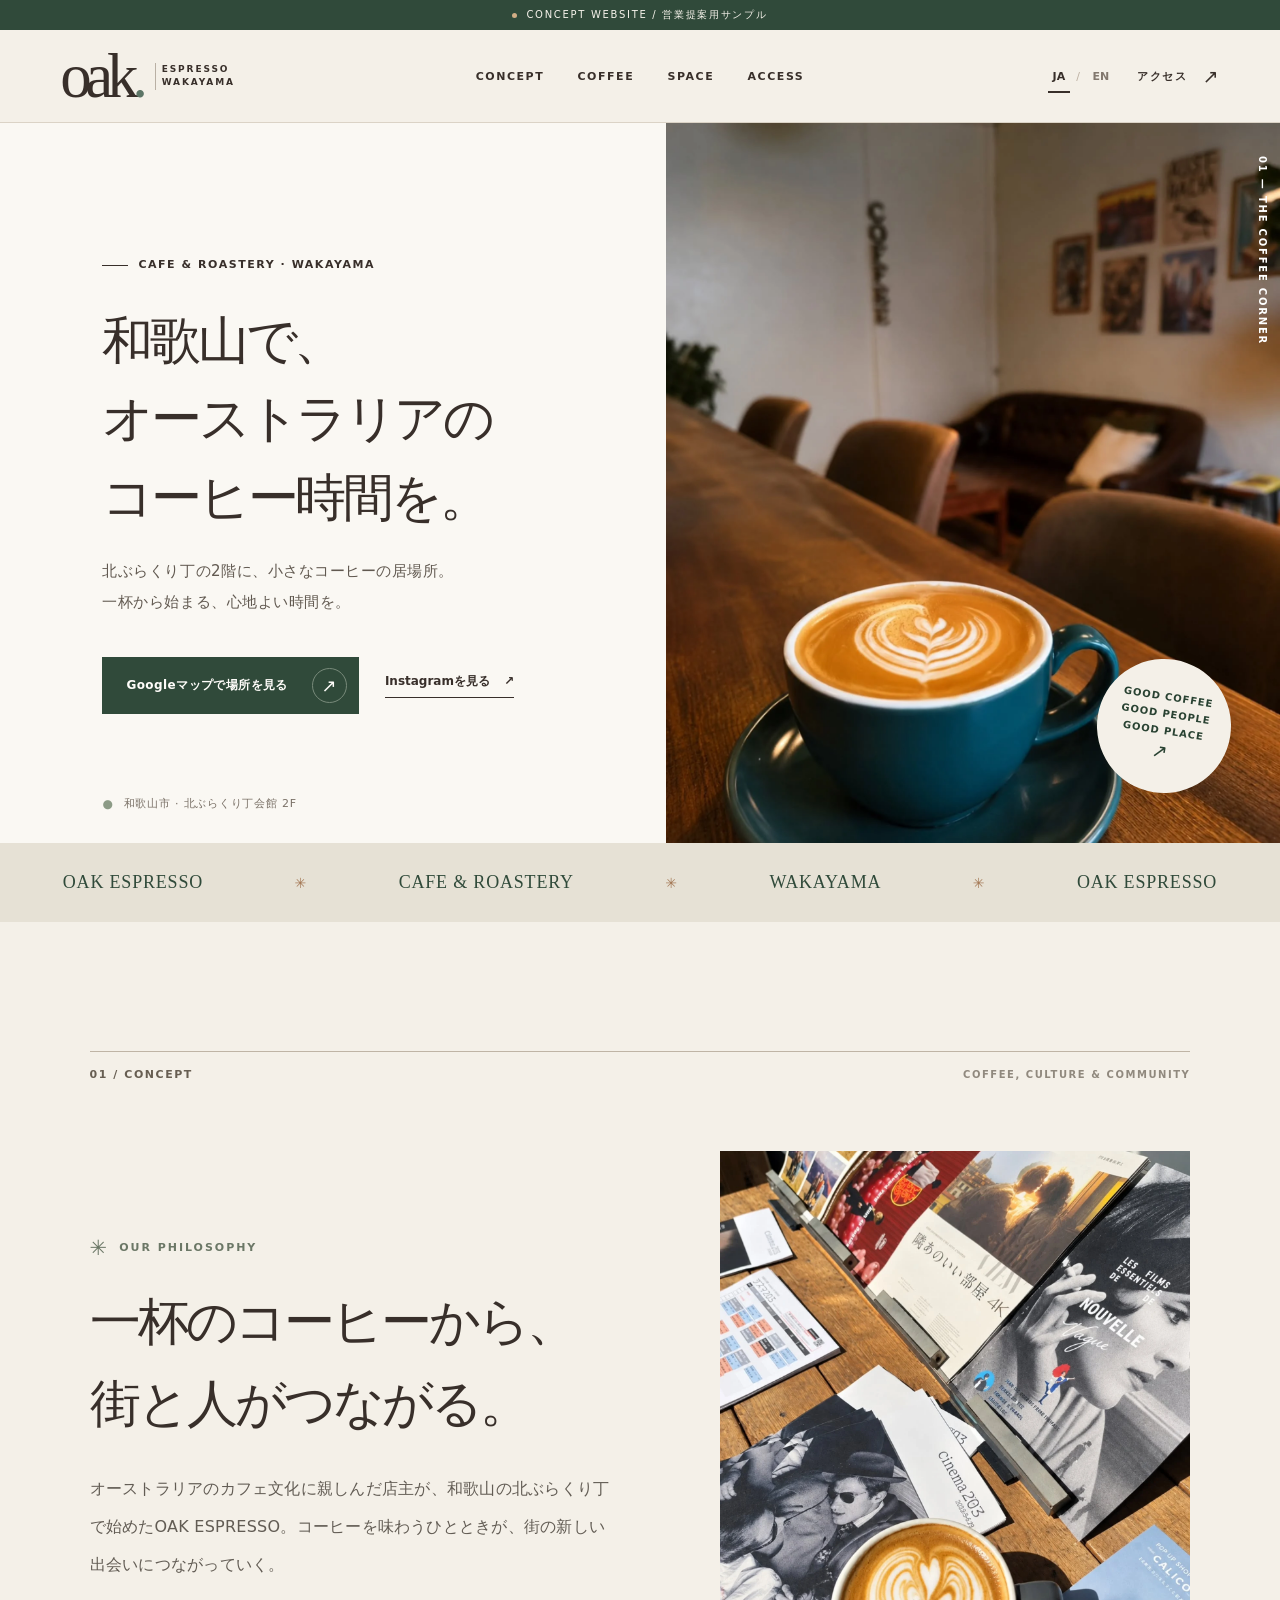
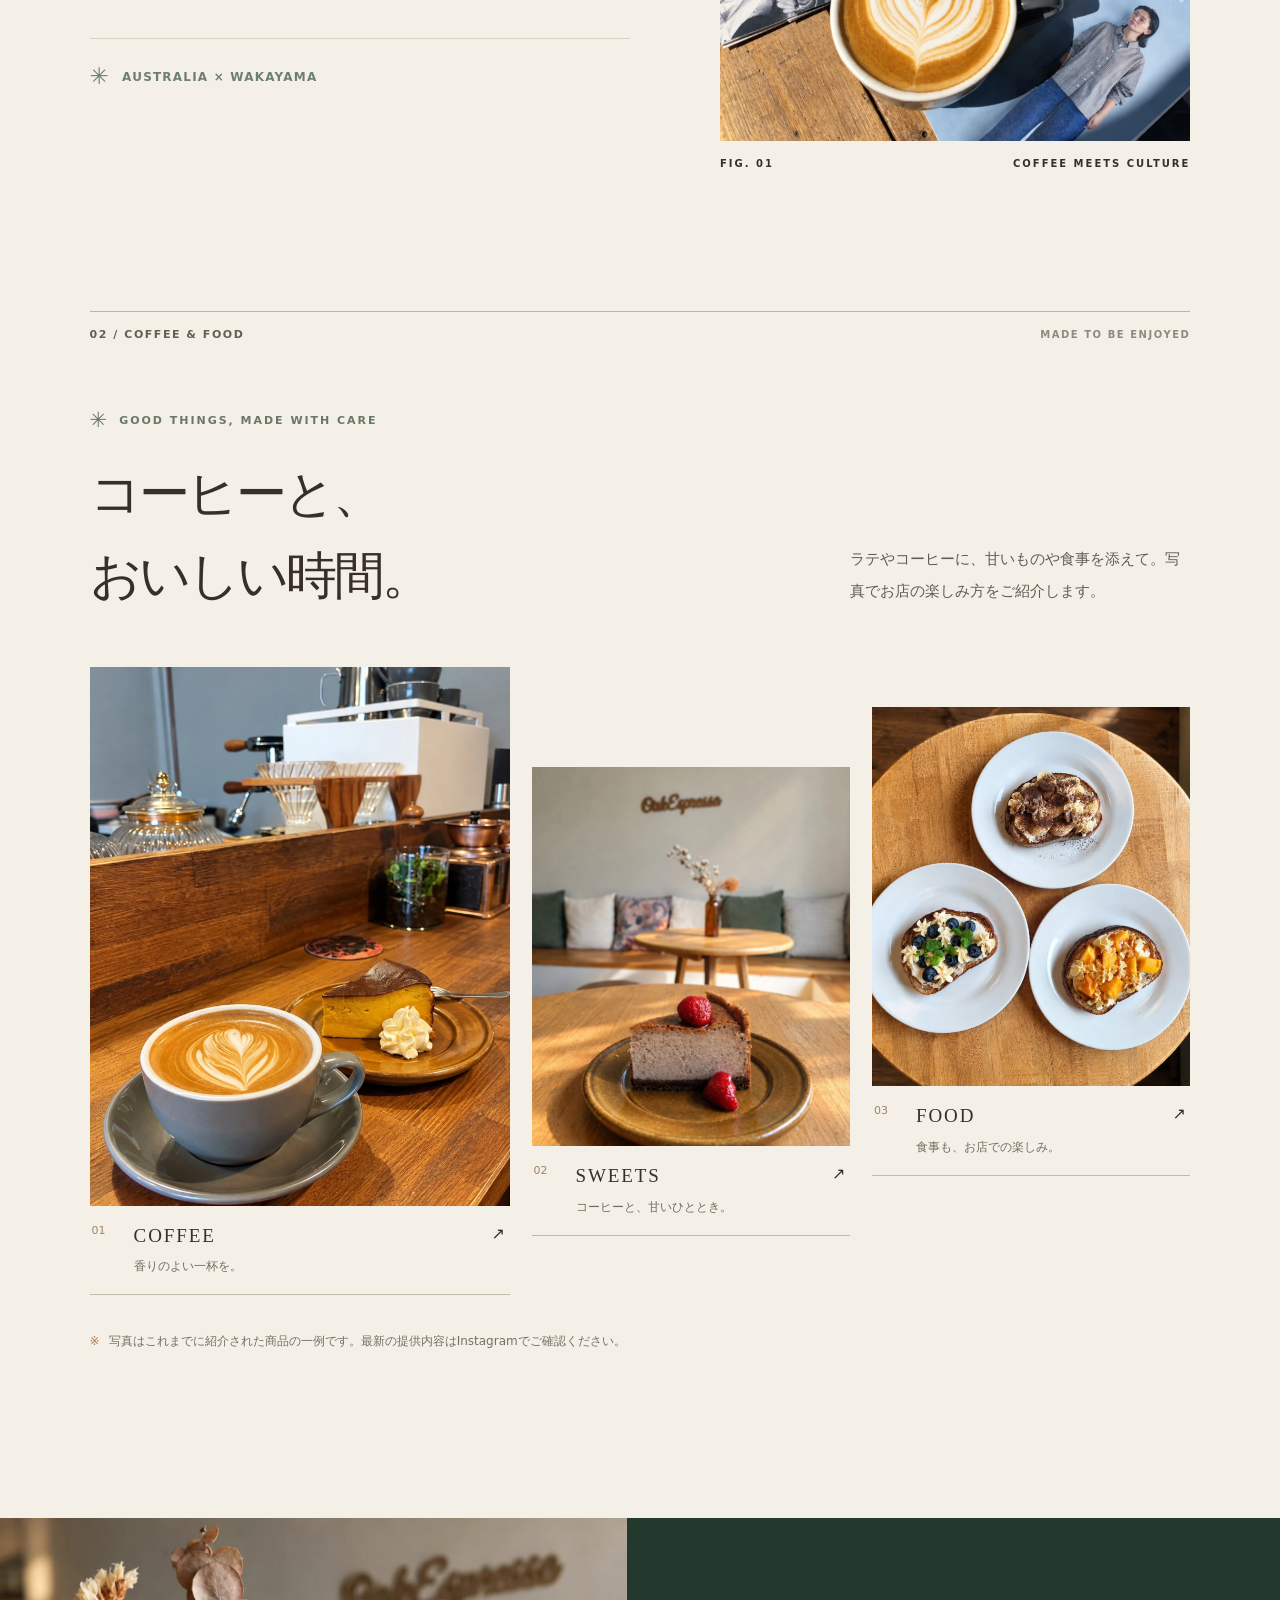
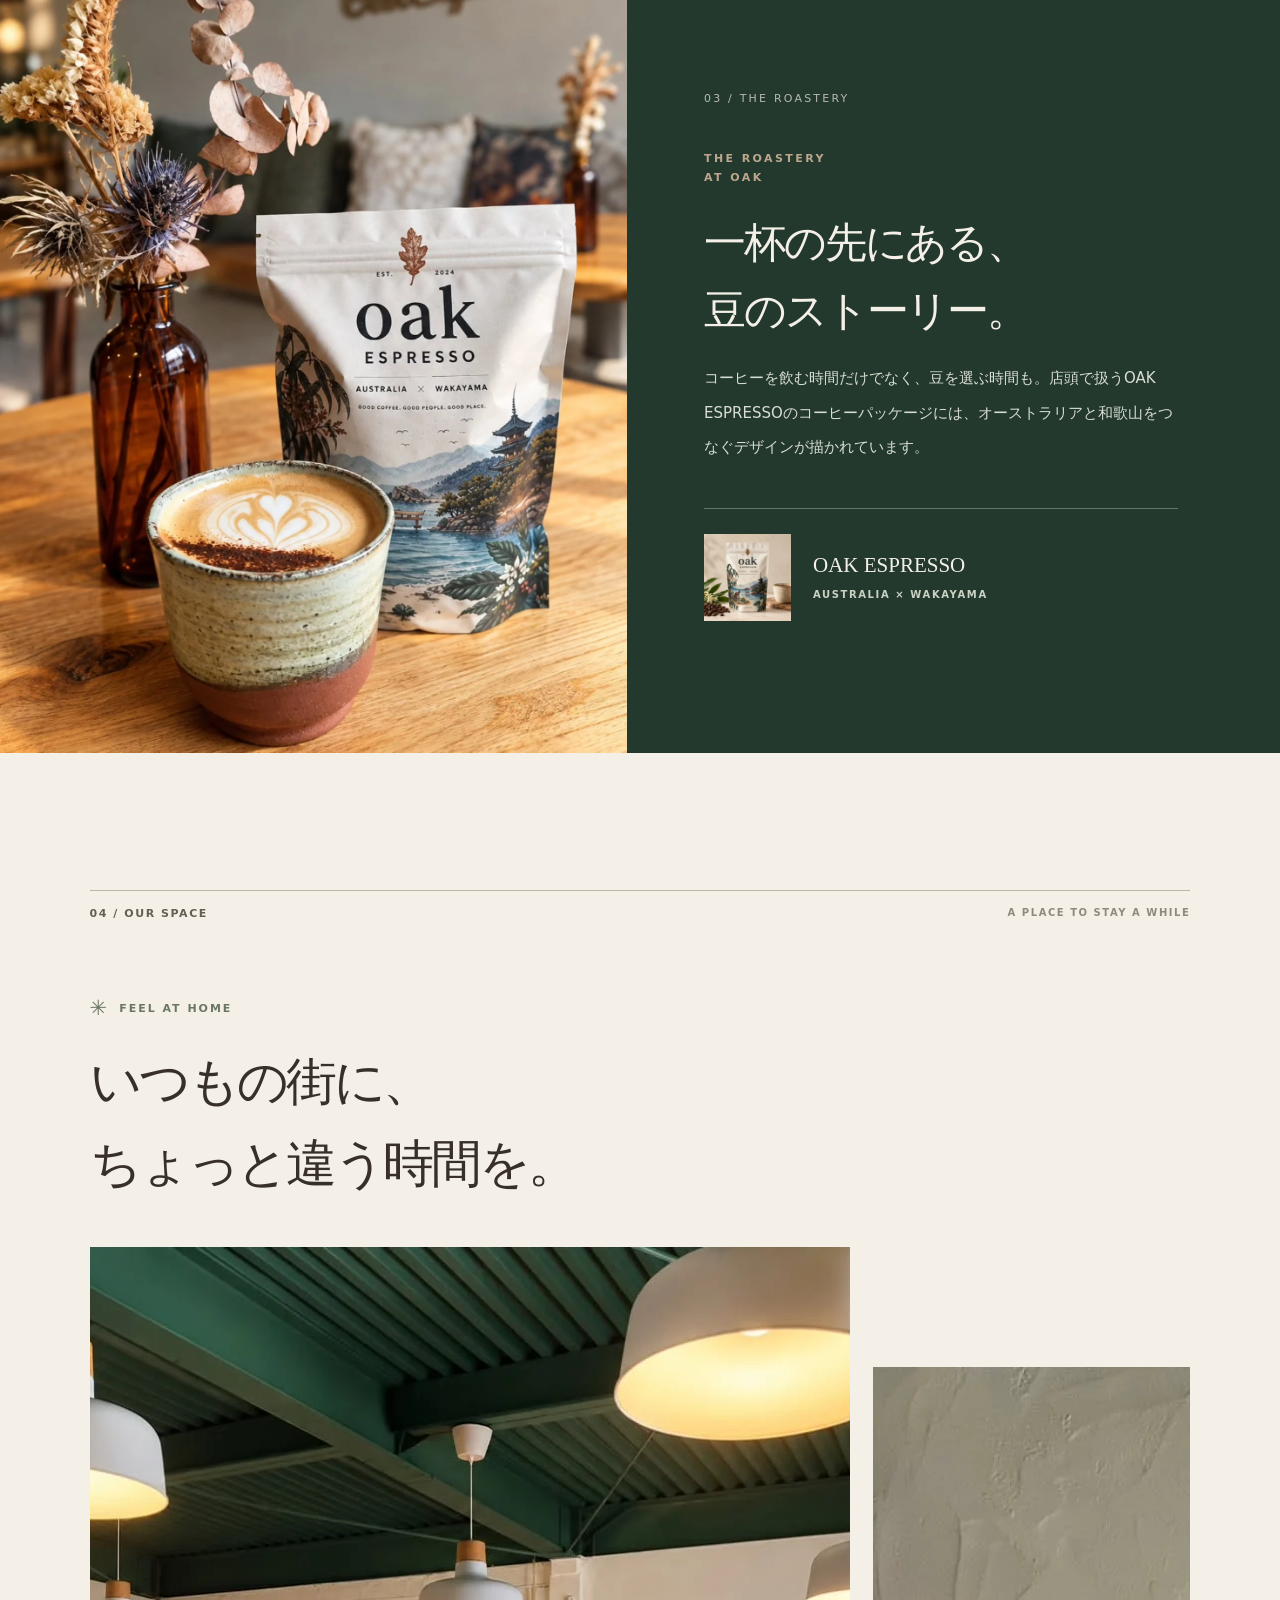
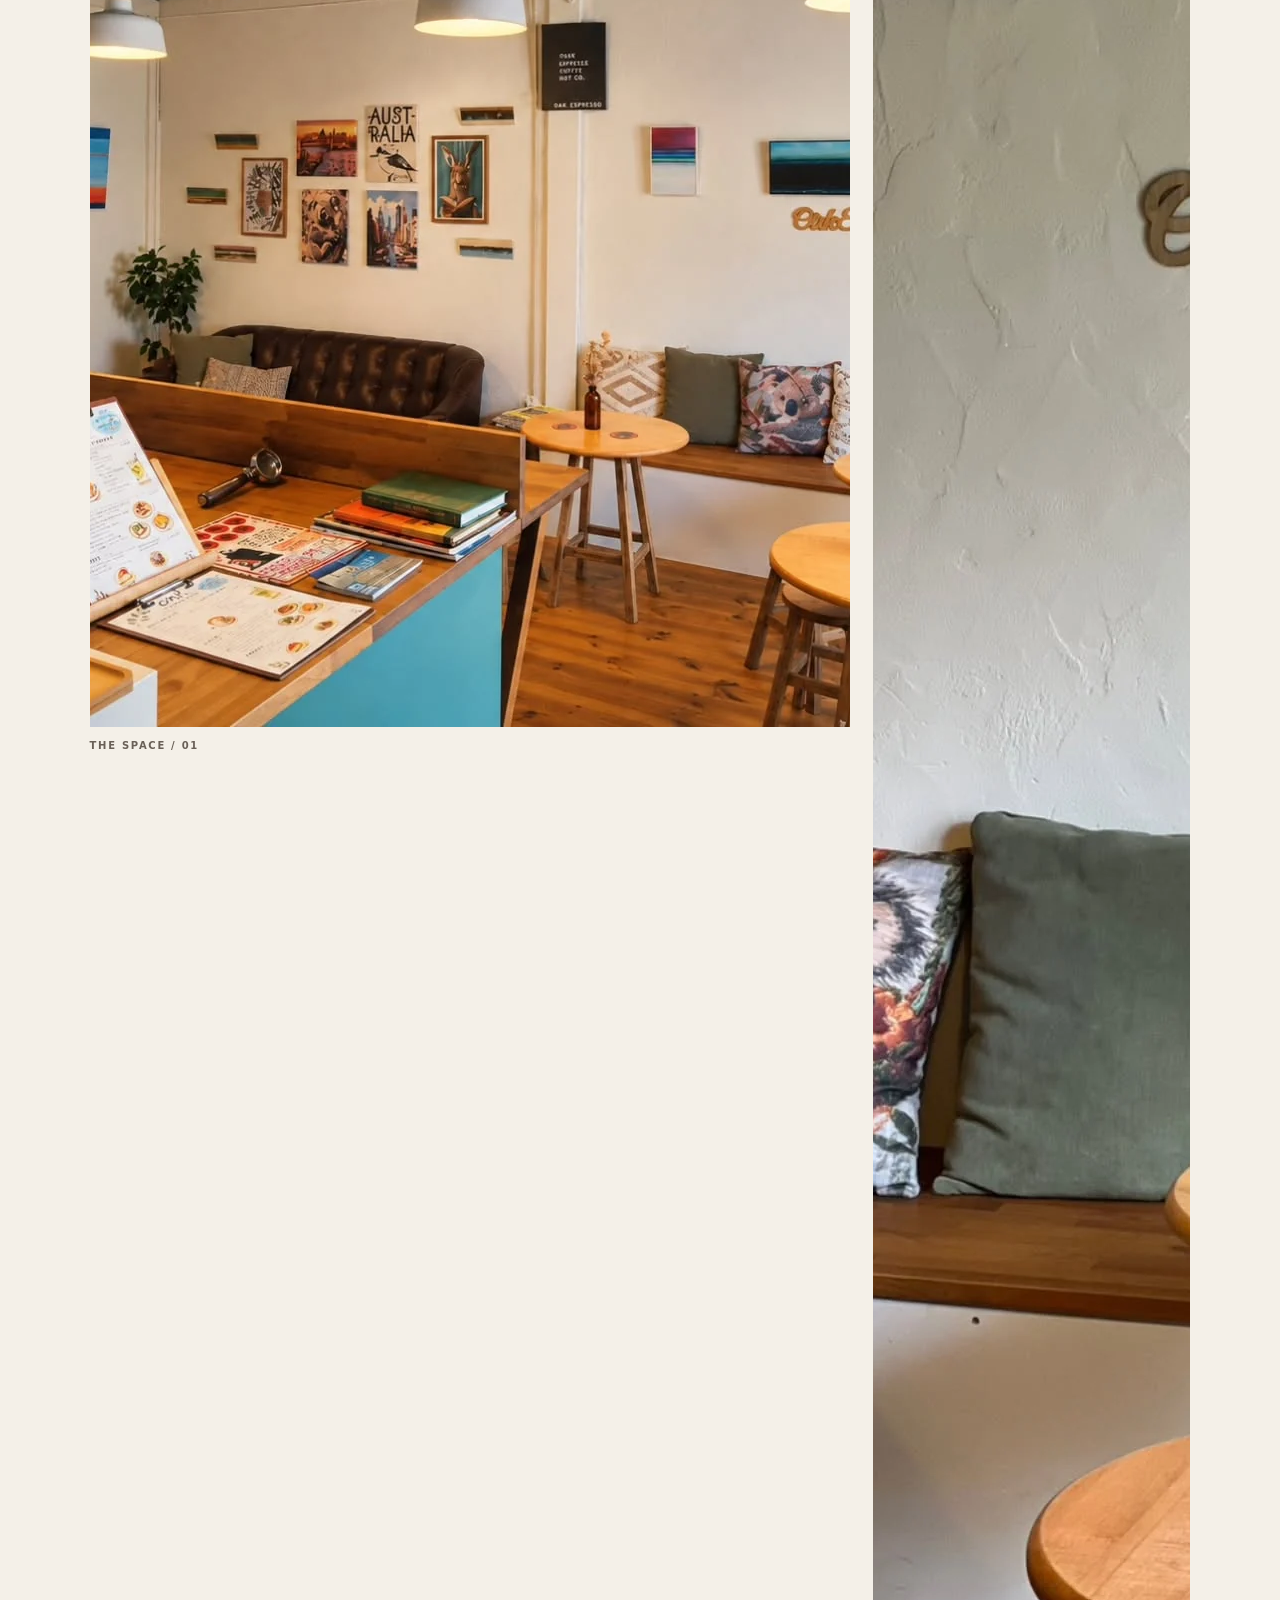
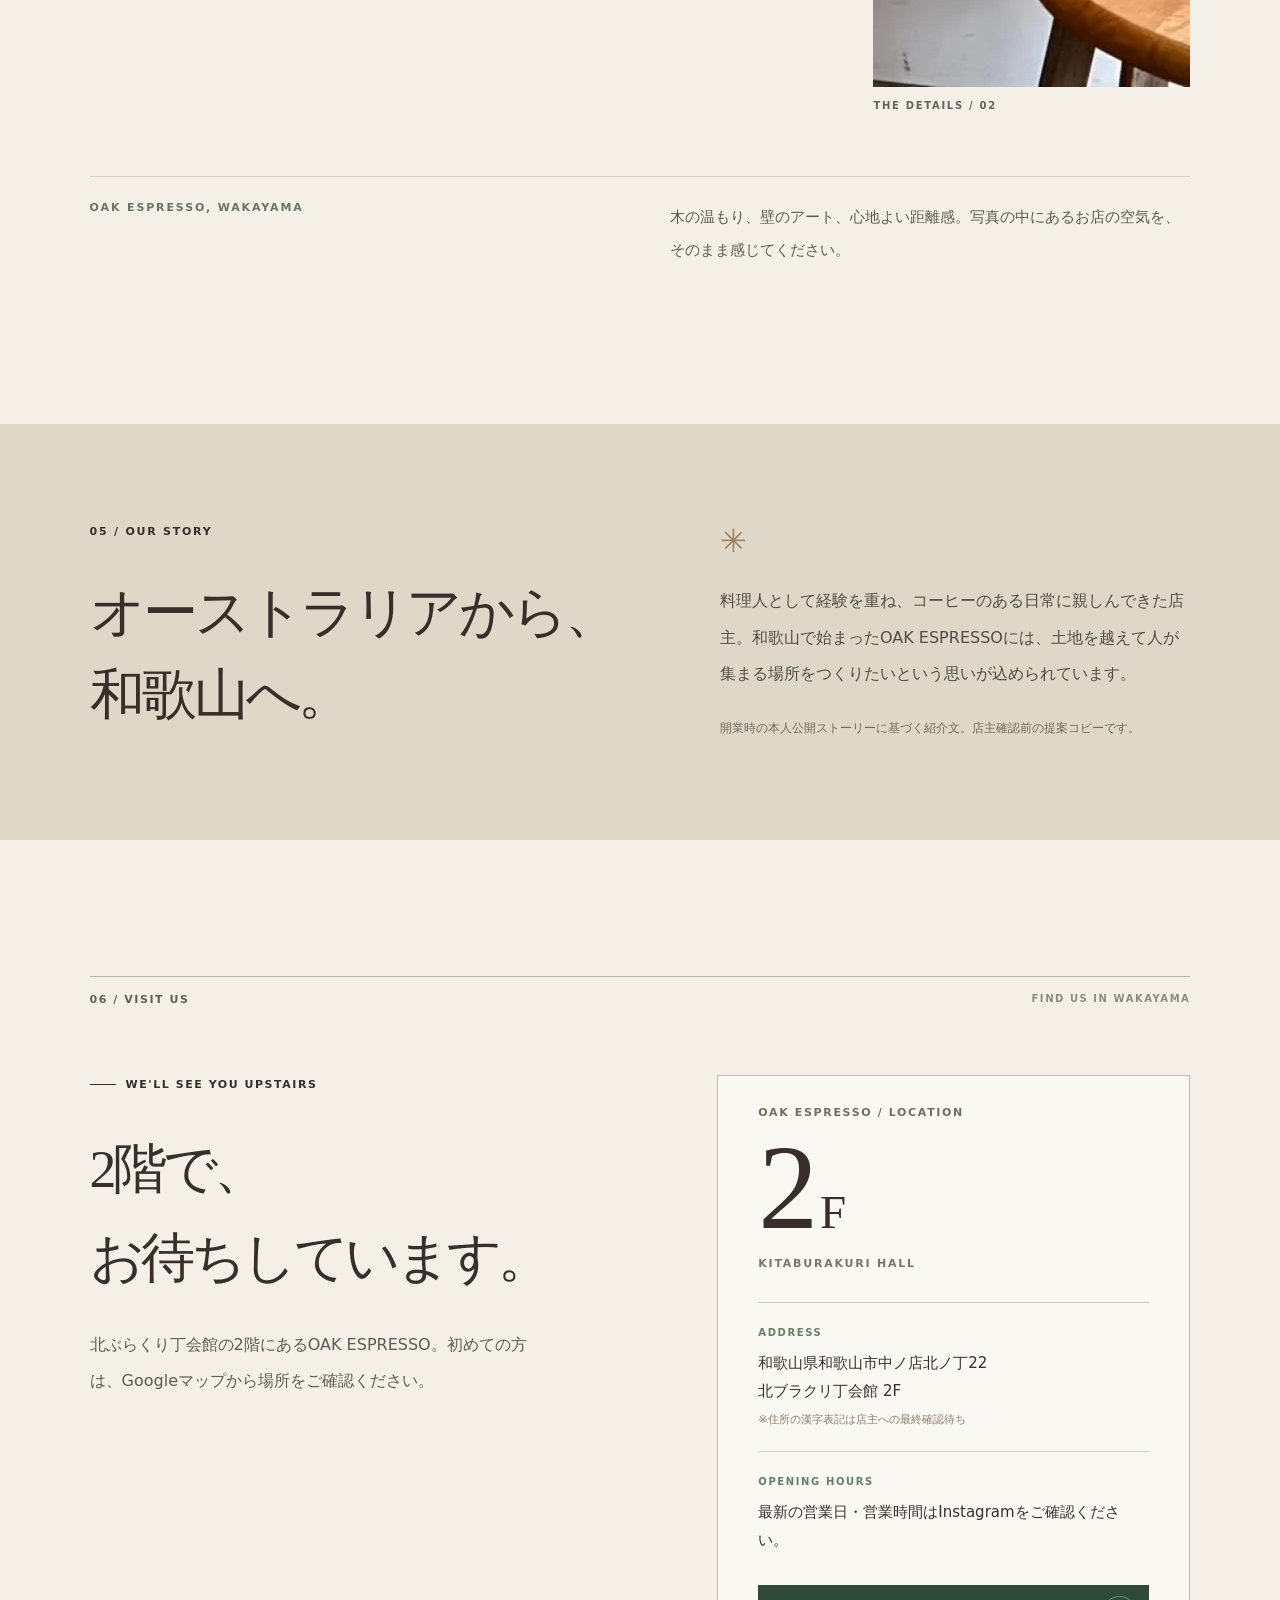
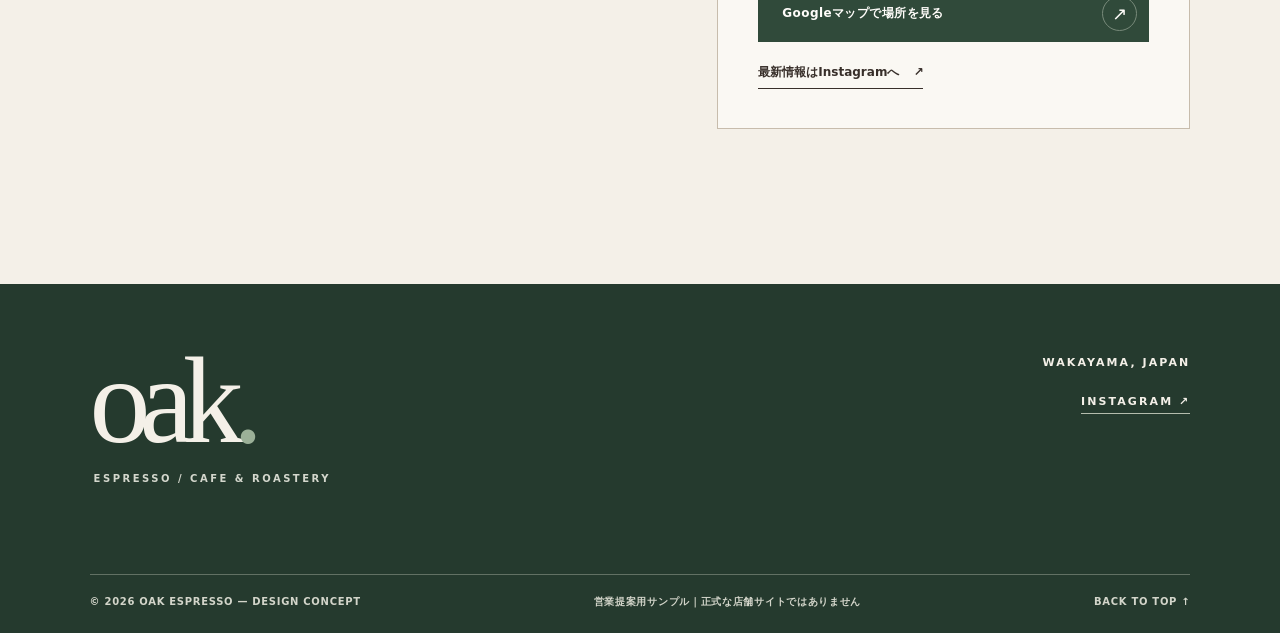
==== index.html @ edef2cc1 "chore: checkpoint OAK ESPRESSO LP before v1.1 updates" ====
<!DOCTYPE html>
<html lang="ja">
<head>
  <meta charset="utf-8" />
  <meta name="viewport" content="width=device-width, initial-scale=1" />
  <meta name="robots" content="noindex,nofollow,noarchive" />
  <meta name="theme-color" content="#f4f0e8" />
  <meta name="description" content="OAK ESPRESSO — 和歌山・北ぶらくり丁のカフェ＆ロースタリー。営業提案用デザインサンプルです。" />
  <title>OAK ESPRESSO｜和歌山・北ぶらくり丁</title>
  <link rel="icon" type="image/svg+xml" href="assets/favicon.svg" />
  <link rel="preload" as="image" href="assets/hero_latte.webp" fetchpriority="high" />
  <link rel="stylesheet" href="styles.css" />
</head>
<body>
  <a class="skip-link" href="#main" data-ja="本文へスキップ" data-en="Skip to content">本文へスキップ</a>
  <div class="sample-label" role="note"><span class="sample-dot"></span><span data-ja="CONCEPT WEBSITE / 営業提案用サンプル" data-en="CONCEPT WEBSITE / DESIGN PREVIEW">CONCEPT WEBSITE / 営業提案用サンプル</span></div>
  <header class="site-header">
    <div class="head-inner">
      <a class="brand" href="#top" aria-label="OAK ESPRESSO / Top" data-aria-ja="OAK ESPRESSO・ページ先頭へ" data-aria-en="OAK ESPRESSO, back to top">
        <span class="brand-oak">oak<span class="brand-dot">.</span></span>
        <span class="brand-sub">ESPRESSO<br />WAKAYAMA</span>
      </a>
      <nav class="desktop-nav" aria-label="Primary" data-aria-ja="メインメニュー" data-aria-en="Main navigation">
        <a href="#concept" data-ja="CONCEPT" data-en="CONCEPT">CONCEPT</a>
        <a href="#coffee" data-ja="COFFEE" data-en="COFFEE">COFFEE</a>
        <a href="#space" data-ja="SPACE" data-en="SPACE">SPACE</a>
        <a href="#visit" data-ja="ACCESS" data-en="ACCESS">ACCESS</a>
      </nav>
      <div class="head-actions">
        <div class="lang-toggle" role="group" aria-label="Language" data-aria-ja="表示言語" data-aria-en="Language">
          <button class="lang-btn active" type="button" data-locale="ja" aria-pressed="true" aria-label="日本語">JA</button>
          <span class="lang-bar" aria-hidden="true">/</span>
          <button class="lang-btn" type="button" data-locale="en" aria-pressed="false" aria-label="English">EN</button>
        </div>
        <a class="head-location" href="#visit"><span data-ja="アクセス" data-en="Visit us">アクセス</span><span class="arrow-narrow" aria-hidden="true">↗</span></a>
      </div>
    </div>
  </header>
  <main id="main">
    <section class="hero" id="top" aria-labelledby="hero-title">
      <div class="hero-left">
        <div class="hero-text-wrapper">
          <div class="eyebrow"><span class="dash"></span><span>CAFE & ROASTERY · WAKAYAMA</span></div>
          <h1 id="hero-title" class="hero-title" data-ja="和歌山で、<br>オーストラリアの<br>コーヒー時間を。" data-en="A taste of<br>Australian<br>coffee culture<br>in Wakayama.">和歌山で、<br>オーストラリアの<br>コーヒー時間を。</h1>
          <p class="hero-description" data-ja="北ぶらくり丁の2階に、小さなコーヒーの居場所。<br>一杯から始まる、心地よい時間を。" data-en="A little coffee spot tucked away upstairs in Kitaburakuri. Good coffee, a welcoming space, and time to slow down.">北ぶらくり丁の2階に、小さなコーヒーの居場所。<br>一杯から始まる、心地よい時間を。</p>
          <div class="hero-cta-line">
            <a class="btn-primary" href="https://www.google.com/maps/search/?api=1&amp;query=OAK%20ESPRESSO%20%E5%92%8C%E6%AD%8C%E5%B1%B1" target="_blank" rel="noopener noreferrer"><span data-ja="Googleマップで場所を見る" data-en="Find us on Google Maps">Googleマップで場所を見る</span><span class="btn-arrow" aria-hidden="true">↗</span></a>
            <a class="link-underline" href="https://www.instagram.com/oak_espresso/" target="_blank" rel="noopener noreferrer"><span data-ja="Instagramを見る" data-en="Explore Instagram">Instagramを見る</span><span aria-hidden="true">↗</span></a>
          </div>
        </div>
        <div class="hero-footnote"><span class="thin-circle">●</span><span data-ja="和歌山市 · 北ぶらくり丁会館 2F" data-en="Wakayama City · Kitaburakuri Hall, 2F">和歌山市 · 北ぶらくり丁会館 2F</span></div>
      </div>
      <div class="hero-right">
        <img class="hero-image" src="assets/hero_latte.webp" width="1440" height="1920" fetchpriority="high" alt="木製カウンターに置かれた青いカップのラテと、奥に広がるOAK ESPRESSOの店内" data-alt-ja="木製カウンターに置かれた青いカップのラテと、奥に広がるOAK ESPRESSOの店内" data-alt-en="A latte in a blue cup on a wooden counter, with the cafe seating in the background" />
        <div class="hero-photo-tag">GOOD COFFEE<br />GOOD PEOPLE<br />GOOD PLACE<span>↗</span></div>
        <div class="vertical-caption">01 — THE COFFEE CORNER</div>
      </div>
      <a href="#concept" class="scroll-cue"><span class="scroll-line"></span><span>SCROLL TO EXPLORE</span></a>
    </section>

    <div class="repeater" aria-hidden="true"><span>OAK ESPRESSO</span><span>✳</span><span>CAFE & ROASTERY</span><span>✳</span><span>WAKAYAMA</span><span>✳</span><span>OAK ESPRESSO</span></div>

    <section class="concept section-wrap" id="concept">
      <div class="section-topline"><span>01 / CONCEPT</span><span>COFFEE, CULTURE & COMMUNITY</span></div>
      <div class="concept-grid">
        <div class="concept-copy">
          <p class="mini-label"><span class="asterisk">✳</span> OUR PHILOSOPHY</p>
          <h2 class="editorial-title" data-ja="一杯のコーヒーから、<br>街と人がつながる。" data-en="More than<br>just a cup<br>of coffee.">一杯のコーヒーから、<br>街と人がつながる。</h2>
          <p class="body-copy" data-ja="オーストラリアのカフェ文化に親しんだ店主が、和歌山の北ぶらくり丁で始めたOAK ESPRESSO。コーヒーを味わうひとときが、街の新しい出会いにつながっていく。" data-en="Rooted in the Australian café culture that shaped its founder, OAK ESPRESSO found a home in Wakayama's Kitaburakuri district — a place where a good cup of coffee can bring people together.">オーストラリアのカフェ文化に親しんだ店主が、和歌山の北ぶらくり丁で始めたOAK ESPRESSO。コーヒーを味わうひとときが、街の新しい出会いにつながっていく。</p>
          <div class="concept-bottom-note"><span class="line-cross">✳</span><span data-ja="AUSTRALIA × WAKAYAMA" data-en="AUSTRALIA × WAKAYAMA">AUSTRALIA × WAKAYAMA</span></div>
        </div>
        <div class="concept-media">
          <div class="concept-photo-frame"><img src="assets/coffee_books.webp" loading="lazy" width="1440" height="1920" alt="映画やアートの雑誌とラテが並ぶ木製テーブル" data-alt-ja="映画やアートの雑誌とラテが並ぶ木製テーブル" data-alt-en="A latte surrounded by cinema and art magazines on a wooden table" /></div>
          <div class="media-caption"><span>FIG. 01</span><span data-ja="COFFEE MEETS CULTURE" data-en="COFFEE MEETS CULTURE">COFFEE MEETS CULTURE</span></div>
        </div>
      </div>
    </section>

    <section class="offer section-wrap" id="coffee">
      <div class="section-topline"><span>02 / COFFEE & FOOD</span><span>MADE TO BE ENJOYED</span></div>
      <div class="offer-intro">
        <div><p class="mini-label"><span class="asterisk">✳</span> GOOD THINGS, MADE WITH CARE</p><h2 class="editorial-title" data-ja="コーヒーと、<br>おいしい時間。" data-en="Coffee &<br>something good.">コーヒーと、<br>おいしい時間。</h2></div>
        <p class="offer-caption" data-ja="ラテやコーヒーに、甘いものや食事を添えて。写真でお店の楽しみ方をご紹介します。" data-en="Coffee, something sweet, or a bite to eat. A glimpse of the things that make a visit worth lingering over.">ラテやコーヒーに、甘いものや食事を添えて。写真でお店の楽しみ方をご紹介します。</p>
      </div>
      <div class="offer-photo-grid">
        <figure class="offer-card offer-card-1">
          <div class="offer-img-wrap"><img src="assets/coffee_cake.webp" loading="lazy" width="1440" height="1920" alt="ラテとケーキを木製カウンターに並べた写真" data-alt-ja="ラテとケーキを木製カウンターに並べた写真" data-alt-en="Latte and a slice of cake on a wooden coffee counter" /></div>
          <figcaption><span class="item-number">01</span><span><strong data-ja="COFFEE" data-en="COFFEE">COFFEE</strong><small data-ja="香りのよい一杯を。" data-en="A cup worth slowing down for.">香りのよい一杯を。</small></span><span class="item-plus">↗</span></figcaption>
        </figure>
        <figure class="offer-card offer-card-2">
          <div class="offer-img-wrap"><img src="assets/cheesecake.webp" loading="lazy" width="1440" height="1920" alt="いちごが添えられたカットケーキ" data-alt-ja="いちごが添えられたカットケーキ" data-alt-en="A slice of cake garnished with berries" /></div>
          <figcaption><span class="item-number">02</span><span><strong data-ja="SWEETS" data-en="SWEETS">SWEETS</strong><small data-ja="コーヒーと、甘いひととき。" data-en="Something sweet on the side.">コーヒーと、甘いひととき。</small></span><span class="item-plus">↗</span></figcaption>
        </figure>
        <figure class="offer-card offer-card-3">
          <div class="offer-img-wrap"><img src="assets/fruit_toasts.webp" loading="lazy" width="1440" height="1440" alt="フルーツが盛り付けられた3種類のトースト" data-alt-ja="フルーツが盛り付けられた3種類のトースト" data-alt-en="Three open-faced toasts topped with fruit" /></div>
          <figcaption><span class="item-number">03</span><span><strong data-ja="FOOD" data-en="FOOD">FOOD</strong><small data-ja="食事も、お店での楽しみ。" data-en="A little something to eat.">食事も、お店での楽しみ。</small></span><span class="item-plus">↗</span></figcaption>
        </figure>
      </div>
      <p class="availability-note"><span class="note-star">※</span><span data-ja="写真はこれまでに紹介された商品の一例です。最新の提供内容はInstagramでご確認ください。" data-en="Photos show examples previously featured by the cafe. Please check Instagram for current offerings.">写真はこれまでに紹介された商品の一例です。最新の提供内容はInstagramでご確認ください。</span></p>
    </section>

    <section class="beans" id="beans">
      <div class="beans-photo"><img src="assets/packaging_cafe.webp" loading="lazy" width="1440" height="1917" alt="実際に店舗で販売しているOAK ESPRESSOのコーヒー豆パッケージとラテ" data-alt-ja="実際に店舗で販売しているOAK ESPRESSOのコーヒー豆パッケージとラテ" data-alt-en="An OAK ESPRESSO coffee bean package sold in the cafe, beside a cup of coffee" /></div>
      <div class="beans-copy">
        <div class="beans-meta">03 / THE ROASTERY</div>
        <div class="beans-small-title">THE ROASTERY<br />AT OAK</div>
        <h2 data-ja="一杯の先にある、<br>豆のストーリー。" data-en="The story<br>behind the beans.">一杯の先にある、<br>豆のストーリー。</h2>
        <p data-ja="コーヒーを飲む時間だけでなく、豆を選ぶ時間も。店頭で扱うOAK ESPRESSOのコーヒーパッケージには、オーストラリアと和歌山をつなぐデザインが描かれています。" data-en="The OAK ESPRESSO coffee bag brings together motifs of Australia and Wakayama — a small reminder that a cup of coffee can carry a bigger story.">コーヒーを飲む時間だけでなく、豆を選ぶ時間も。店頭で扱うOAK ESPRESSOのコーヒーパッケージには、オーストラリアと和歌山をつなぐデザインが描かれています。</p>
        <div class="beans-pack-inline"><img src="assets/packaging_studio.webp" loading="lazy" width="1440" height="1440" alt="OAK ESPRESSOの販売用コーヒー豆パッケージ" data-alt-ja="OAK ESPRESSOの販売用コーヒー豆パッケージ" data-alt-en="OAK ESPRESSO retail coffee packaging"/><div><span>OAK ESPRESSO</span><small>AUSTRALIA × WAKAYAMA</small></div></div>
      </div>
    </section>

    <section class="space-section section-wrap" id="space">
      <div class="section-topline"><span>04 / OUR SPACE</span><span>A PLACE TO STAY A WHILE</span></div>
      <div class="space-title-area"><p class="mini-label"><span class="asterisk">✳</span> FEEL AT HOME</p><h2 class="editorial-title" data-ja="いつもの街に、<br>ちょっと違う時間を。" data-en="Come in.<br>Stay a little.">いつもの街に、<br>ちょっと違う時間を。</h2></div>
      <div class="space-photos">
        <figure class="space-wide"><img src="assets/interior_wide.webp" loading="lazy" width="1440" height="1080" alt="木の家具とグリーンの天井、アートが飾られたOAK ESPRESSOの店内全景" data-alt-ja="木の家具とグリーンの天井、アートが飾られたOAK ESPRESSOの店内全景" data-alt-en="A wide view of the OAK ESPRESSO cafe with wooden furnishings, green ceiling and artwork" /><figcaption>THE SPACE / 01</figcaption></figure>
        <figure class="space-detail"><img src="assets/interior_details.webp" loading="lazy" width="1440" height="1920" alt="木製の丸テーブルと花瓶、クッションが並ぶOAK ESPRESSOの座席" data-alt-ja="木製の丸テーブルと花瓶、クッションが並ぶOAK ESPRESSOの座席" data-alt-en="Wooden tables, a flower vase and cosy bench seating at OAK ESPRESSO" /><figcaption>THE DETAILS / 02</figcaption></figure>
      </div>
      <div class="space-after"><span>OAK ESPRESSO, WAKAYAMA</span><p data-ja="木の温もり、壁のアート、心地よい距離感。写真の中にあるお店の空気を、そのまま感じてください。" data-en="Warm wood, art on the walls and an easy-going atmosphere. A small look inside, before you visit.">木の温もり、壁のアート、心地よい距離感。写真の中にあるお店の空気を、そのまま感じてください。</p></div>
    </section>

    <section class="story-section" id="story">
      <div class="story-inner">
        <div class="story-title"><span class="story-index">05 / OUR STORY</span><h2 data-ja="オーストラリアから、<br>和歌山へ。" data-en="From Australia<br>to Wakayama.">オーストラリアから、<br>和歌山へ。</h2></div>
        <div class="story-details"><span class="star-large">✳</span><p data-ja="料理人として経験を重ね、コーヒーのある日常に親しんできた店主。和歌山で始まったOAK ESPRESSOには、土地を越えて人が集まる場所をつくりたいという思いが込められています。" data-en="After years working in kitchens and experiencing Australia's café culture, the founder brought a love of coffee to Wakayama. OAK ESPRESSO began with a wish to make space for people to connect.">料理人として経験を重ね、コーヒーのある日常に親しんできた店主。和歌山で始まったOAK ESPRESSOには、土地を越えて人が集まる場所をつくりたいという思いが込められています。</p><small data-ja="開業時の本人公開ストーリーに基づく紹介文。店主確認前の提案コピーです。" data-en="Draft copy based on the founder's public opening story; subject to approval.">開業時の本人公開ストーリーに基づく紹介文。店主確認前の提案コピーです。</small></div>
      </div>
    </section>

    <section class="visit-section section-wrap" id="visit">
      <div class="section-topline"><span>06 / VISIT US</span><span>FIND US IN WAKAYAMA</span></div>
      <div class="visit-grid">
        <div class="visit-intro"><div class="eyebrow"><span class="dash"></span><span>WE'LL SEE YOU UPSTAIRS</span></div><h2 data-ja="2階で、<br>お待ちしています。" data-en="Find us<br>upstairs.">2階で、<br>お待ちしています。</h2><p data-ja="北ぶらくり丁会館の2階にあるOAK ESPRESSO。初めての方は、Googleマップから場所をご確認ください。" data-en="OAK ESPRESSO is on the second floor of Kitaburakuri Hall. Use Google Maps to find the building before your visit.">北ぶらくり丁会館の2階にあるOAK ESPRESSO。初めての方は、Googleマップから場所をご確認ください。</p></div>
        <div class="visit-card">
          <div class="visit-floor"><div class="floor-label">OAK ESPRESSO / LOCATION</div><div>2<span>F</span></div><span class="floor-caption">KITABURAKURI HALL</span></div>
          <div class="visit-detail"><span class="data-label">ADDRESS</span><p data-ja="和歌山県和歌山市中ノ店北ノ丁22<br>北ブラクリ丁会館 2F" data-en="2F, Kitaburakuri Hall<br>22 Nakanotana Kitanōchō, Wakayama, Japan">和歌山県和歌山市中ノ店北ノ丁22<br>北ブラクリ丁会館 2F</p><small data-ja="※住所の漢字表記は店主への最終確認待ち" data-en="*Address spelling to be confirmed by the cafe.">※住所の漢字表記は店主への最終確認待ち</small></div>
          <div class="visit-detail visits-last"><span class="data-label">OPENING HOURS</span><p data-ja="最新の営業日・営業時間はInstagramをご確認ください。" data-en="Check Instagram for the latest opening days and hours.">最新の営業日・営業時間はInstagramをご確認ください。</p></div>
          <div class="visit-links"><a class="btn-primary" href="https://www.google.com/maps/search/?api=1&amp;query=OAK%20ESPRESSO%20%E5%92%8C%E6%AD%8C%E5%B1%B1" rel="noopener noreferrer" target="_blank"><span data-ja="Googleマップで場所を見る" data-en="Find us on Google Maps">Googleマップで場所を見る</span><span class="btn-arrow">↗</span></a><a class="link-underline" href="https://www.instagram.com/oak_espresso/" target="_blank" rel="noopener noreferrer"><span data-ja="最新情報はInstagramへ" data-en="Latest updates on Instagram">最新情報はInstagramへ</span><span aria-hidden="true">↗</span></a></div>
        </div>
      </div>
    </section>
  </main>
  <footer class="site-footer">
    <div class="footer-upper"><div><span class="footer-mark">oak<span>.</span></span><div class="footer-submark">ESPRESSO / CAFE & ROASTERY</div></div><div class="footer-meta"><div>WAKAYAMA, JAPAN</div><a href="https://www.instagram.com/oak_espresso/" target="_blank" rel="noopener noreferrer">INSTAGRAM ↗</a></div></div>
    <div class="footer-lower"><span>© 2026 OAK ESPRESSO — DESIGN CONCEPT</span><span data-ja="営業提案用サンプル｜正式な店舗サイトではありません" data-en="Website design concept — not the official cafe website">営業提案用サンプル｜正式な店舗サイトではありません</span><a href="#top">BACK TO TOP ↑</a></div>
  </footer>
  <a class="mobile-map-cta" href="https://www.google.com/maps/search/?api=1&amp;query=OAK%20ESPRESSO%20%E5%92%8C%E6%AD%8C%E5%B1%B1" target="_blank" rel="noopener noreferrer"><span>↗</span><span data-ja="地図で場所を見る" data-en="Open Google Maps">地図で場所を見る</span></a>
  <script src="script.js"></script>
</body>
</html>
---- styles.css ----
:root {
  --cream: #f4f0e8;
  --paper: #faf8f3;
  --ink: #382f2a;
  --muted: #766d61;
  --green: #304a3a;
  --forest: #24392d;
  --copper: #bc9068;
  --line: #dbd3c6;
  --serif: Georgia, 'Noto Serif CJK JP', 'Yu Mincho', serif;
  --sans: 'Noto Sans CJK JP', 'Hiragino Kaku Gothic ProN', system-ui, sans-serif;
}
*,*::before,*::after {box-sizing:border-box}
html {scroll-behavior:smooth;scroll-padding-top:105px}
body {margin:0;color:var(--ink);background:var(--cream);font-family:var(--sans);font-size:16px;-webkit-font-smoothing:antialiased}
body,button,a { -webkit-tap-highlight-color:transparent; }
img {display:block;max-width:100%}
a {color:inherit;text-decoration:none}
button {font:inherit}
button, a {outline-offset:5px}
:focus-visible {outline:3px solid #b66c36}
section {position:relative}
.skip-link {position:fixed;top:-100px;left:16px;z-index:1000;background:white;padding:8px}
.skip-link:focus {top:8px}
.sample-label {height:30px;background:var(--green);color:#f6f3eb;text-align:center;display:flex;align-items:center;justify-content:center;gap:9px;font:500 10px/1 var(--sans);letter-spacing:.17em}
.sample-dot {width:5px;height:5px;border-radius:50%;background:#d1ad85}
.site-header {background:var(--cream);position:sticky;top:0;z-index:30;border-bottom:1px solid var(--line);}
.head-inner {max-width:1600px;margin:auto;display:grid;grid-template-columns:1fr auto 1fr;align-items:center;padding:0 clamp(24px,4.7vw,78px);height:92px;gap:28px}
.brand {display:flex;align-items:center;width:max-content;gap:13px;min-width:0}
.brand-oak {font:normal 63px/.9 Georgia,serif;letter-spacing:-.10em;white-space:nowrap}
.brand-dot {color:#5c7566}
.brand-sub {font:700 9px/1.5 var(--sans);letter-spacing:.21em;padding-left:6px;border-left:1px solid #b9b0a4}
.desktop-nav {display:flex;align-items:center;gap:clamp(15px,2.6vw,41px)}
.desktop-nav a, .head-location,.lang-toggle {font-size:11px;letter-spacing:.14em;font-weight:700}
.desktop-nav a {transition:color .2s}
.desktop-nav a:hover {color:#6b8773}
.head-actions {display:flex;align-items:center;justify-content:flex-end;gap:23px}
.lang-toggle {display:flex;align-items:center;gap:6px;white-space:nowrap}
.lang-btn {border:0;background:none;color:#82786e;cursor:pointer;font-size:11px;font-weight:700;padding:11px 5px;line-height:1;border-radius:0}
.lang-btn.active {color:var(--ink);box-shadow:inset 0 -2px var(--ink)}
.lang-bar {font-weight:300;color:#bdb1a3}
.head-location {white-space:nowrap;display:flex;gap:15px;align-items:center}
.arrow-narrow {font-size:19px;font-weight:400}
.hero {min-height:720px;display:grid;grid-template-columns:52% 48%;background:var(--paper)}
.hero-left {display:flex;flex-direction:column;justify-content:center;position:relative;padding:95px 5vw 92px clamp(36px,8vw,138px);min-width:0}
.hero-text-wrapper {max-width:780px}
.eyebrow,.mini-label {display:flex;align-items:center;gap:10px;font-size:11px;letter-spacing:.14em;font-weight:700;line-height:1.8}
.dash {height:1px;width:26px;background:var(--ink)}
.hero-title {font-family:'Noto Serif CJK JP','Yu Mincho',serif;font-weight:400;font-size:clamp(36px,4.0vw,66px);line-height:1.53;letter-spacing:-.063em;margin:27px -60px 19px 0;position:relative;z-index:1}
.hero-description {font-size:15px;line-height:2.1;letter-spacing:.035em;max-width:530px;margin:0;color:#615950}
.hero-cta-line {display:flex;align-items:center;gap:26px;flex-wrap:wrap;margin-top:38px}
.btn-primary {background:var(--green);color:#fffdfa;display:inline-flex;justify-content:space-between;align-items:center;gap:24px;min-height:57px;min-width:254px;padding:0 12px 0 24px;transition:background .2s, transform .2s;font-size:12px;letter-spacing:.035em;font-weight:700;white-space:nowrap}
.btn-primary:hover {background:#24392d;transform:translateY(-2px)}
.btn-arrow {width:35px;height:35px;border:1px solid #788a7a;border-radius:50%;display:inline-flex;align-items:center;justify-content:center;font-size:18px;font-weight:400}
.link-underline {font-size:12px;font-weight:700;border-bottom:1px solid currentColor;display:inline-flex;align-items:center;gap:14px;padding-bottom:7px}
.hero-footnote {position:absolute;left:clamp(36px,8vw,138px);bottom:32px;display:flex;align-items:center;gap:10px;letter-spacing:.07em;font-size:11px;color:#7a7167}
.thin-circle {color:#8c9b86;font-size:12px}
.hero-right {position:relative;min-width:0;min-height:720px;overflow:hidden}
.hero-image {width:100%;height:100%;object-fit:cover;object-position:center 59%;position:absolute;inset:0}
.hero-photo-tag {background:#f4f0e8;color:#294232;position:absolute;right:8%;bottom:7%;width:134px;height:134px;border-radius:50%;display:flex;flex-direction:column;align-items:center;justify-content:center;text-align:center;font:700 10px/1.7 var(--sans);letter-spacing:.09em;transform:rotate(9deg);box-shadow:0 7px 22px #17181215}
.hero-photo-tag span {font-size:19px;font-weight:400;line-height:1.3}
.vertical-caption {position:absolute;right:12px;top:33px;writing-mode:vertical-rl;letter-spacing:.18em;font-size:10px;font-weight:700;color:#fff;mix-blend-mode:screen}
.scroll-cue {position:absolute;bottom:28px;left:50%;transform:translateX(-50%);color:#fff;display:none;align-items:center;gap:10px;font:700 10px/1 var(--sans);letter-spacing:.11em}
.repeater {min-height:79px;background:#e6e1d5;color:var(--green);display:flex;align-items:center;justify-content:space-around;gap:30px;white-space:nowrap;overflow:hidden;padding:15px 32px;font-family:Georgia,serif;font-size:18px;letter-spacing:.045em}
.repeater span:nth-child(even) {font-family:var(--sans);font-size:14px;color:#a47855}
.section-wrap {max-width:1600px;margin:0 auto;padding-left:clamp(30px,7vw,112px);padding-right:clamp(30px,7vw,112px)}
.section-topline {display:flex;justify-content:space-between;align-items:center;border-top:1px solid #bfb4a5;padding-top:16px;font:700 11px/1.2 var(--sans);letter-spacing:.14em;color:#675e52}
.section-topline span:last-child {font-size:10px;opacity:.7}
.concept {padding-top:129px;padding-bottom:142px}
.concept-grid {display:grid;grid-template-columns:1fr .87fr;align-items:center;gap:clamp(45px,7vw,110px);padding-top:70px}
.mini-label {color:#6b7766;letter-spacing:.18em}
.asterisk {font-size:21px;line-height:1}
.editorial-title {font-family:'Noto Serif CJK JP',serif;font-weight:400;font-size:clamp(37px,4vw,62px);line-height:1.6;letter-spacing:-.058em;margin:22px 0 26px}
.body-copy {max-width:525px;font-size:16px;line-height:2.35;letter-spacing:.015em;color:#625c54}
.concept-bottom-note {border-top:1px solid var(--line);margin-top:55px;padding-top:20px;display:flex;align-items:center;gap:12px;color:#6d806f;font:700 12px/1.5 var(--sans);letter-spacing:.1em}
.line-cross {font-size:23px}
.concept-media {max-width:540px;width:100%}
.concept-photo-frame {height:590px;overflow:hidden;background:#c7bba9;}
.concept-photo-frame img {height:100%;width:100%;object-fit:cover;object-position:center 62%}
.media-caption {display:flex;justify-content:space-between;font:700 10px/1 var(--sans);letter-spacing:.2em;margin-top:18px}
.offer {padding-bottom:153px}
.offer-intro {display:flex;justify-content:space-between;gap:60px;align-items:end;padding:58px 0 50px}
.offer-intro .editorial-title {margin-bottom:0}
.offer-caption {max-width:340px;color:#645c52;font-size:15px;line-height:2.1;margin:0 0 10px}
.offer-photo-grid {display:grid;grid-template-columns:1.2fr .91fr .91fr;gap:22px;align-items:start}
.offer-card {margin:0;min-width:0}
.offer-img-wrap {overflow:hidden;background:#d7cfc1;aspect-ratio:.84}
.offer-card-1 .offer-img-wrap {aspect-ratio:.78}
.offer-card-2 {margin-top:100px}
.offer-card-3 {margin-top:40px}
.offer-img-wrap img {width:100%;height:100%;object-fit:cover;transition:transform .5s}
.offer-card:hover img {transform:scale(1.035)}
.offer-card-1 img {object-position:center 59%}
.offer-card-2 img {object-position:center 57%}
.offer-card-3 img {object-position:center center}
.offer-card figcaption {border-bottom:1px solid #c4b8a6;display:grid;grid-template-columns:35px 1fr 16px;gap:7px;align-items:start;padding:18px 2px 19px}
.item-number {font:11px var(--sans);color:#a28360}
.offer-card figcaption strong {font:500 19px/1.3 Georgia,serif;letter-spacing:.1em;display:block}
.offer-card figcaption small {display:block;color:#766c61;font-size:12px;margin-top:10px}
.item-plus {font-size:16px}
.availability-note {display:flex;gap:9px;font-size:12px;color:#786f63;line-height:1.8;margin-top:36px}
.note-star {color:#b17f5a}
.beans {display:grid;grid-template-columns:49% 51%;background:var(--forest);color:#f4f0e8;min-height:730px}
.beans-photo {min-height:730px;overflow:hidden}
.beans-photo img {width:100%;height:100%;object-fit:cover;object-position:center center}
.beans-copy {padding:clamp(75px,8vw,130px) clamp(48px,8vw,145px) 60px clamp(56px,6vw,108px);display:flex;flex-direction:column;justify-content:center;min-width:0}
.beans-meta {font-size:11px;letter-spacing:.2em;opacity:.7;margin-bottom:45px}
.beans-small-title {color:#bca68d;font:700 11px/1.7 var(--sans);letter-spacing:.22em}
.beans h2 {font-family:'Noto Serif CJK JP',serif;font-size:clamp(34px,3.3vw,56px);line-height:1.6;letter-spacing:-.05em;font-weight:400;margin:22px 0 17px}
.beans-copy > p {max-width:540px;color:#d7ddd2;font-size:15px;line-height:2.28;margin:0}
.beans-pack-inline {display:flex;align-items:center;gap:22px;margin-top:44px;border-top:1px solid #657565;padding-top:25px;}
.beans-pack-inline img {width:87px;height:87px;object-fit:cover}
.beans-pack-inline span {display:block;font:21px/1.2 Georgia,serif}
.beans-pack-inline small {display:block;font:700 10px/1.5 var(--sans);letter-spacing:.16em;color:#cad2c4;margin-top:8px}
.space-section {padding-top:137px;padding-bottom:157px}
.space-title-area {padding-top:67px;padding-bottom:42px}
.space-title-area .editorial-title {margin-bottom:0}
.space-photos {display:grid;grid-template-columns:1.68fr .7fr;gap:23px;align-items:start}
.space-photos figure {margin:0;position:relative}
.space-wide img {width:100%;aspect-ratio:1.38;object-fit:cover}
.space-detail {margin-top:120px!important}
.space-detail img {width:100%;aspect-ratio:.70;object-fit:cover}
.space-photos figcaption {font:700 10px var(--sans);letter-spacing:.17em;padding-top:13px;color:#696057}
.space-after {display:flex;justify-content:space-between;align-items:start;gap:40px;border-top:1px solid var(--line);margin-top:65px;padding-top:24px}
.space-after span {font:700 11px var(--sans);letter-spacing:.17em;color:#687566;white-space:nowrap}
.space-after p {font-size:15px;line-height:2.2;max-width:520px;margin:0;color:#61594f}
.story-section {background:#dfd8c9;padding:98px 0 100px}
.story-inner {max-width:1600px;padding:0 clamp(30px,7vw,112px);margin:auto;display:grid;grid-template-columns:1.06fr .94fr;gap:100px;align-items:center}
.story-index {display:block;font:700 11px/1 var(--sans);letter-spacing:.16em}
.story-title h2 {font-family:'Noto Serif CJK JP',serif;font-size:clamp(38px,4.3vw,69px);font-weight:400;line-height:1.48;letter-spacing:-.055em;margin:35px 0 0}
.star-large {font-size:32px;color:#9b8063}
.story-details p {font-size:16px;color:#534d46;line-height:2.3;margin:23px 0 25px}
.story-details small {display:block;font-size:12px;color:#746a5c;line-height:1.8}
.visit-section {padding-top:136px;padding-bottom:155px}
.visit-grid {display:grid;grid-template-columns:1.04fr .96fr;gap:clamp(60px,9vw,135px);padding-top:69px}
.visit-intro h2 {font-family:'Noto Serif CJK JP',serif;font-size:clamp(39px,4.2vw,65px);font-weight:400;line-height:1.65;letter-spacing:-.07em;margin:30px 0 25px}
.visit-intro > p {font-size:16px;line-height:2.25;color:#625a50;max-width:460px}
.visit-card {border:1px solid #c7bcac;background:var(--paper);padding:30px 40px 39px}
.visit-floor {border-bottom:1px solid #cdc2b4;padding-bottom:31px}
.floor-label {font:700 11px/1.2 var(--sans);letter-spacing:.15em;color:#756b5f}
.visit-floor > div:nth-child(2) {font:200 120px/.99 Georgia,serif;letter-spacing:-.07em;margin:10px 0 4px}
.visit-floor > div:nth-child(2) span {font-size:47px;letter-spacing:-.04em;margin-left:10px}
.floor-caption {font:700 11px/1.2 var(--sans);letter-spacing:.16em;color:#7d7468}
.visit-detail {padding:24px 0;border-bottom:1px solid #d8cebf}
.data-label {display:block;font:700 10px var(--sans);letter-spacing:.16em;color:#648064}
.visit-detail p {font-size:15px;line-height:1.9;margin:11px 0 0}
.visit-detail small {display:block;margin-top:6px;font-size:11px;color:#8c7c6f}
.visits-last {border:0;padding-bottom:10px}
.visit-links {padding-top:20px;display:flex;gap:22px;align-items:center;flex-wrap:wrap}
.visit-links .btn-primary {flex:1;min-width:240px}
.site-footer {background:#253a2e;color:#f4f0e8;padding:68px clamp(30px,7vw,112px) 24px}
.footer-upper {display:flex;justify-content:space-between;gap:30px;max-width:1376px;margin:auto;padding-bottom:88px}
.footer-mark {font:normal 122px/.8 Georgia,serif;letter-spacing:-.09em}
.footer-mark span {color:#9bb098}
.footer-submark {font:700 10px/1.5 var(--sans);letter-spacing:.25em;margin:21px 0 0 4px;color:#d4d7cd}
.footer-meta {font:700 11px/2 var(--sans);letter-spacing:.19em;display:flex;flex-direction:column;align-items:flex-end;gap:17px}
.footer-meta a {border-bottom:1px solid #b4bcad}
.footer-lower {max-width:1376px;margin:auto;padding-top:19px;border-top:1px solid #627164;display:flex;gap:20px;align-items:center;justify-content:space-between;font:600 10px/1.5 var(--sans);letter-spacing:.07em;color:#d3d5ca;flex-wrap:wrap}
.mobile-map-cta {display:none}
html[data-locale="en"] .hero-title,html[data-locale="en"] .editorial-title,html[data-locale="en"] .beans h2,html[data-locale="en"] .story-title h2,html[data-locale="en"] .visit-intro h2 {font-family:Georgia,serif;letter-spacing:-.045em;line-height:1.18}
html[data-locale="en"] .hero-title {font-size:clamp(44px,4.8vw,78px)}
html[data-locale="en"] .editorial-title {font-size:clamp(48px,4.8vw,78px)}
html[data-locale="en"] .beans h2,html[data-locale="en"] .visit-intro h2 {font-size:clamp(43px,4.3vw,72px)}
html[data-locale="en"] .story-title h2 {font-size:clamp(54px,5vw,79px)}
html[data-locale="en"] .hero-description,html[data-locale="en"] .body-copy {letter-spacing:0;line-height:1.95}
@media(max-width:1180px){
  .head-inner {grid-template-columns:auto 1fr auto;gap:20px}
  .desktop-nav {justify-content:center;gap:18px}
  .brand-oak {font-size:51px}
  .brand-sub {font-size:8px}
  .head-location {display:none}
  .hero-left {padding-left:5vw;padding-right:2.5vw}
  .hero-footnote {left:5vw}
  .hero-title {font-size:clamp(35px,4.3vw,55px)}
  html[data-locale="en"] .hero-title {font-size:clamp(40px,4.9vw,62px)}
  .hero-cta-line {gap:15px}
  .btn-primary {min-width:225px;padding-left:18px}
  .concept-grid {gap:40px}
  .concept-photo-frame {height:510px}
  .beans-copy {padding:65px 7vw}
  .visit-grid {gap:50px}
}
@media(max-width:900px){
  .desktop-nav {display:none}
  .head-inner {height:80px;grid-template-columns:1fr auto;padding:0 24px}
  .hero {grid-template-columns:1fr 1fr;min-height:620px}
  .hero-right {min-height:620px}
  .hero-left {padding:70px 25px 78px 5vw}
  .hero-title {font-size:clamp(33px,4.9vw,45px);line-height:1.5;margin-right:-12px}
  html[data-locale="en"] .hero-title {font-size:clamp(39px,5.2vw,54px)}
  .hero-cta-line {align-items:flex-start;flex-direction:column;margin-top:27px}
  .hero-description {font-size:14px}
  .hero-footnote {left:5vw}
  .concept-grid {grid-template-columns:1fr 1fr}
  .concept-photo-frame {height:480px}
  .editorial-title {font-size:40px}
  .body-copy {font-size:14px}
  .offer-photo-grid {gap:14px}
  .beans-photo,.beans {min-height:620px}
  .beans-copy {padding:45px}
  .space-photos {grid-template-columns:1.3fr .8fr}
  .story-inner {gap:50px}
  .visit-card {padding:23px}
  .footer-upper {padding-bottom:60px}
}
@media(max-width:700px){
  html {scroll-padding-top:77px}
  .sample-label {height:26px;letter-spacing:.1em;font-size:9px}
  .site-header {top:0}
  .head-inner {height:67px;padding:0 20px}
  .brand-oak {font-size:45px}
  .brand-sub {font-size:7px;letter-spacing:.13em}
  .head-actions {gap:10px}
  .lang-toggle {font-size:10px}
  .lang-btn {padding:13px 6px;font-size:12px}
  .hero {display:flex;flex-direction:column;min-height:auto}
  .hero-right {order:-1;min-height:0;height:min(107vw,495px);overflow:hidden}
  .hero-image {object-position:center 64%}
  .hero-photo-tag {width:106px;height:106px;font-size:8px;right:7%;bottom:8%;line-height:1.5}
  .hero-photo-tag span {font-size:15px}
  .vertical-caption {font-size:9px;right:9px;top:17px}
  .hero-left {padding:37px 22px 67px;min-height:0}
  .hero-title {font-size:clamp(31px,8.8vw,46px);line-height:1.53;margin:20px -6px 18px 0;letter-spacing:-.05em}
  .hero-description {font-size:14px;line-height:1.9}
  .hero-description br {display:none}
  .hero-cta-line {margin-top:28px;gap:19px}
  .hero-cta-line .btn-primary {width:100%;min-height:54px;justify-content:space-between;font-size:12px}
  .hero-footnote {left:22px;bottom:19px;font-size:10px}
  .repeater {min-height:57px;padding:15px;gap:23px;justify-content:flex-start;font-size:14px}
  .section-wrap {padding-left:22px;padding-right:22px}
  .section-topline {font-size:10px;padding-top:12px}
  .section-topline span:last-child {font-size:8px;letter-spacing:.08em;text-align:right}
  .concept {padding-top:77px;padding-bottom:85px}
  .concept-grid {display:block;padding-top:37px}
  .editorial-title {font-size:clamp(33px,8.25vw,43px);line-height:1.57;letter-spacing:-.055em;margin:17px 0 22px}
  .body-copy {font-size:14px;line-height:2.1}
  .concept-bottom-note {margin-top:28px;padding-top:14px;margin-bottom:35px;font-size:10px}
  .concept-photo-frame {height:auto;aspect-ratio:4/5}
  .concept-photo-frame img {object-position:center 64%}
  .media-caption {font-size:9px}
  .offer {padding-bottom:88px}
  .offer-intro {display:block;padding:36px 0 29px}
  .offer-caption {font-size:14px;margin:19px 0 0;line-height:1.9}
  .offer-photo-grid {grid-template-columns:1fr 1fr;gap:25px 13px}
  .offer-card-1 {grid-column:1/-1}
  .offer-card-1 .offer-img-wrap {aspect-ratio:1.2}
  .offer-card-1 img {object-position:center 60%}
  .offer-card-2,.offer-card-3 {margin-top:0}
  .offer-card-2 .offer-img-wrap,.offer-card-3 .offer-img-wrap {aspect-ratio:.8}
  .offer-card figcaption {grid-template-columns:20px 1fr 0;gap:4px;padding:12px 0 13px}
  .offer-card-1 figcaption {grid-template-columns:29px 1fr 15px}
  .offer-card figcaption strong {font-size:15px}
  .offer-card figcaption small {font-size:10px;line-height:1.55;margin-top:4px}
  .item-plus {display:none}
  .availability-note {font-size:11px;line-height:1.8;margin-top:24px}
  .beans {display:flex;flex-direction:column;min-height:0}
  .beans-photo {min-height:0;height:min(110vw,520px)}
  .beans-photo img {object-position:center 52%}
  .beans-copy {padding:51px 23px 64px}
  .beans-meta {margin-bottom:29px;font-size:10px}
  .beans h2 {font-size:clamp(32px,8vw,42px);line-height:1.5;margin:16px 0}
  .beans-copy > p {font-size:14px;line-height:2.0}
  .beans-pack-inline {margin-top:30px}
  .beans-pack-inline img {width:76px;height:76px}
  .space-section {padding-top:79px;padding-bottom:87px}
  .space-title-area {padding-top:36px;padding-bottom:27px}
  .space-photos {grid-template-columns:1fr 1fr;gap:13px}
  .space-wide {grid-column:1/-1}
  .space-wide img {aspect-ratio:1.22}
  .space-detail {margin-top:0!important;grid-column:2/-1}
  .space-detail img {aspect-ratio:.77}
  .space-photos figcaption {font-size:9px}
  .space-after {display:block;margin-top:30px;padding-top:18px}
  .space-after p {font-size:14px;margin-top:13px;line-height:1.9}
  .story-section {padding:70px 0}
  .story-inner {display:block;padding:0 23px}
  .story-title h2 {font-size:clamp(37px,9vw,47px);line-height:1.55;margin:23px 0 24px}
  .story-details p {font-size:14px;line-height:2.1;margin:13px 0 18px}
  .story-details small {font-size:11px}
  .star-large {font-size:22px}
  .visit-section {padding-top:79px;padding-bottom:85px}
  .visit-grid {display:block;padding-top:38px}
  .visit-intro h2 {font-size:clamp(37px,8.9vw,46px);line-height:1.5;margin:22px 0 20px}
  .visit-intro > p {font-size:14px;line-height:2.0;margin-bottom:33px}
  .visit-card {padding:24px}
  .visit-floor > div:nth-child(2) {font-size:94px}
  .visit-floor > div:nth-child(2) span {font-size:42px}
  .visit-detail p {font-size:14px}
  .visit-links {align-items:stretch;flex-direction:column;gap:25px}
  .visit-links .btn-primary {flex:auto;width:100%;min-width:0}
  .site-footer {padding:56px 23px 100px}
  .footer-upper {display:block;padding-bottom:60px}
  .footer-mark {font-size:100px}
  .footer-meta {align-items:flex-start;margin-top:45px;gap:12px}
  .footer-lower {align-items:flex-start;flex-direction:column;gap:9px;font-size:10px}
  .mobile-map-cta {z-index:40;position:fixed;bottom:11px;left:50%;transform:translateX(-50%);width:min(calc(100% - 34px),460px);min-height:53px;display:flex;align-items:center;justify-content:center;gap:12px;background:#243e2e;color:#fff;box-shadow:0 8px 25px #161c1a3f;font-size:13px;font-weight:700;letter-spacing:.05em;border:1px solid #9eae9b}
  .mobile-map-cta span:first-child {font-size:18px;font-weight:400}
  html[data-locale="en"] .hero-title {font-size:clamp(44px,10vw,55px);line-height:1.09;letter-spacing:-.05em;margin:20px 0}
  html[data-locale="en"] .editorial-title {font-size:clamp(49px,11vw,59px);line-height:1.11}
  html[data-locale="en"] .beans h2,html[data-locale="en"] .visit-intro h2 {font-size:clamp(46px,10vw,57px);line-height:1.14}
  html[data-locale="en"] .story-title h2 {font-size:clamp(49px,11vw,62px);line-height:1.13}
}
@media(max-width:355px){
  .head-inner {padding:0 14px}
  .brand-oak {font-size:40px}
  .brand-sub {font-size:6px}
  .hero-left {padding-left:17px;padding-right:17px}
  .hero-footnote {left:17px}
  .section-wrap,.story-inner {padding-left:17px;padding-right:17px}
  html[data-locale="en"] .hero-title {font-size:38px}
  .visit-card {padding:20px}
}
@media(prefers-reduced-motion:reduce){html {scroll-behavior:auto}*,*::before,*::after {animation-duration:.01ms!important;transition-duration:.01ms!important}}
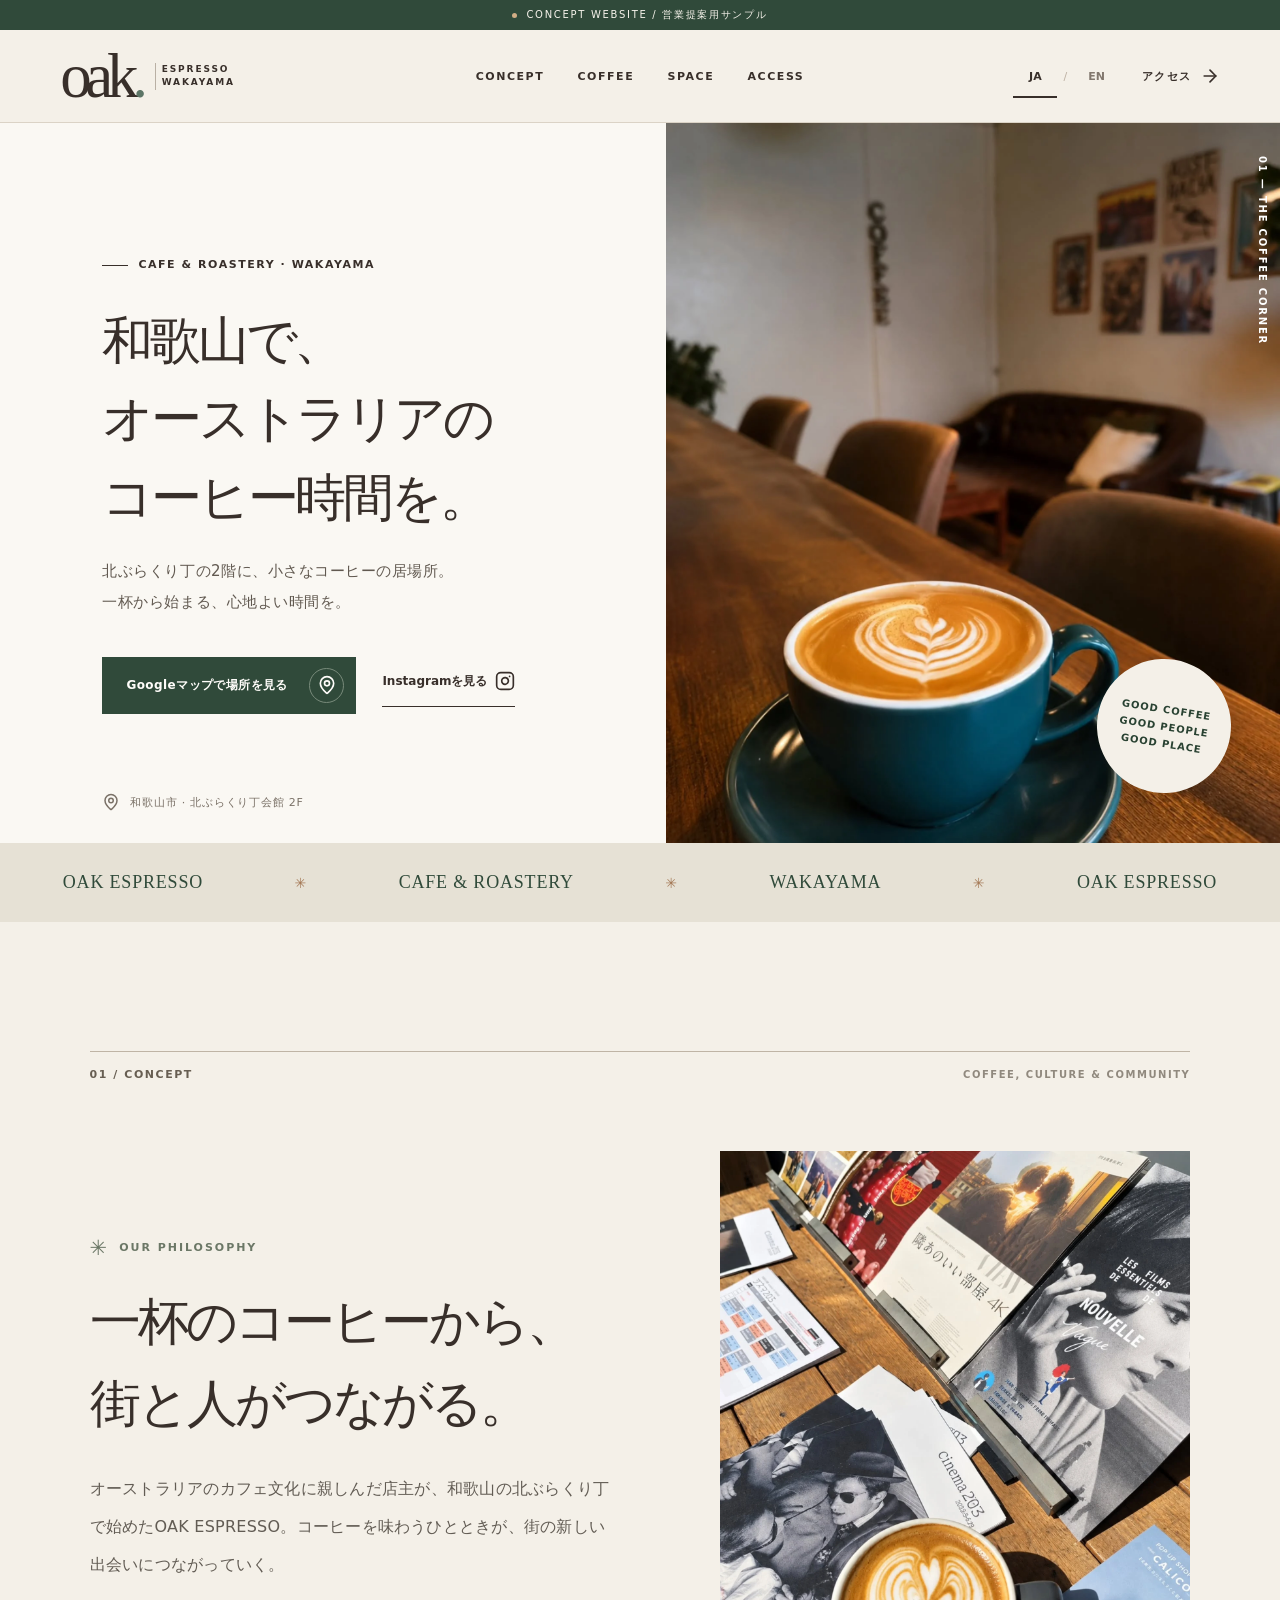
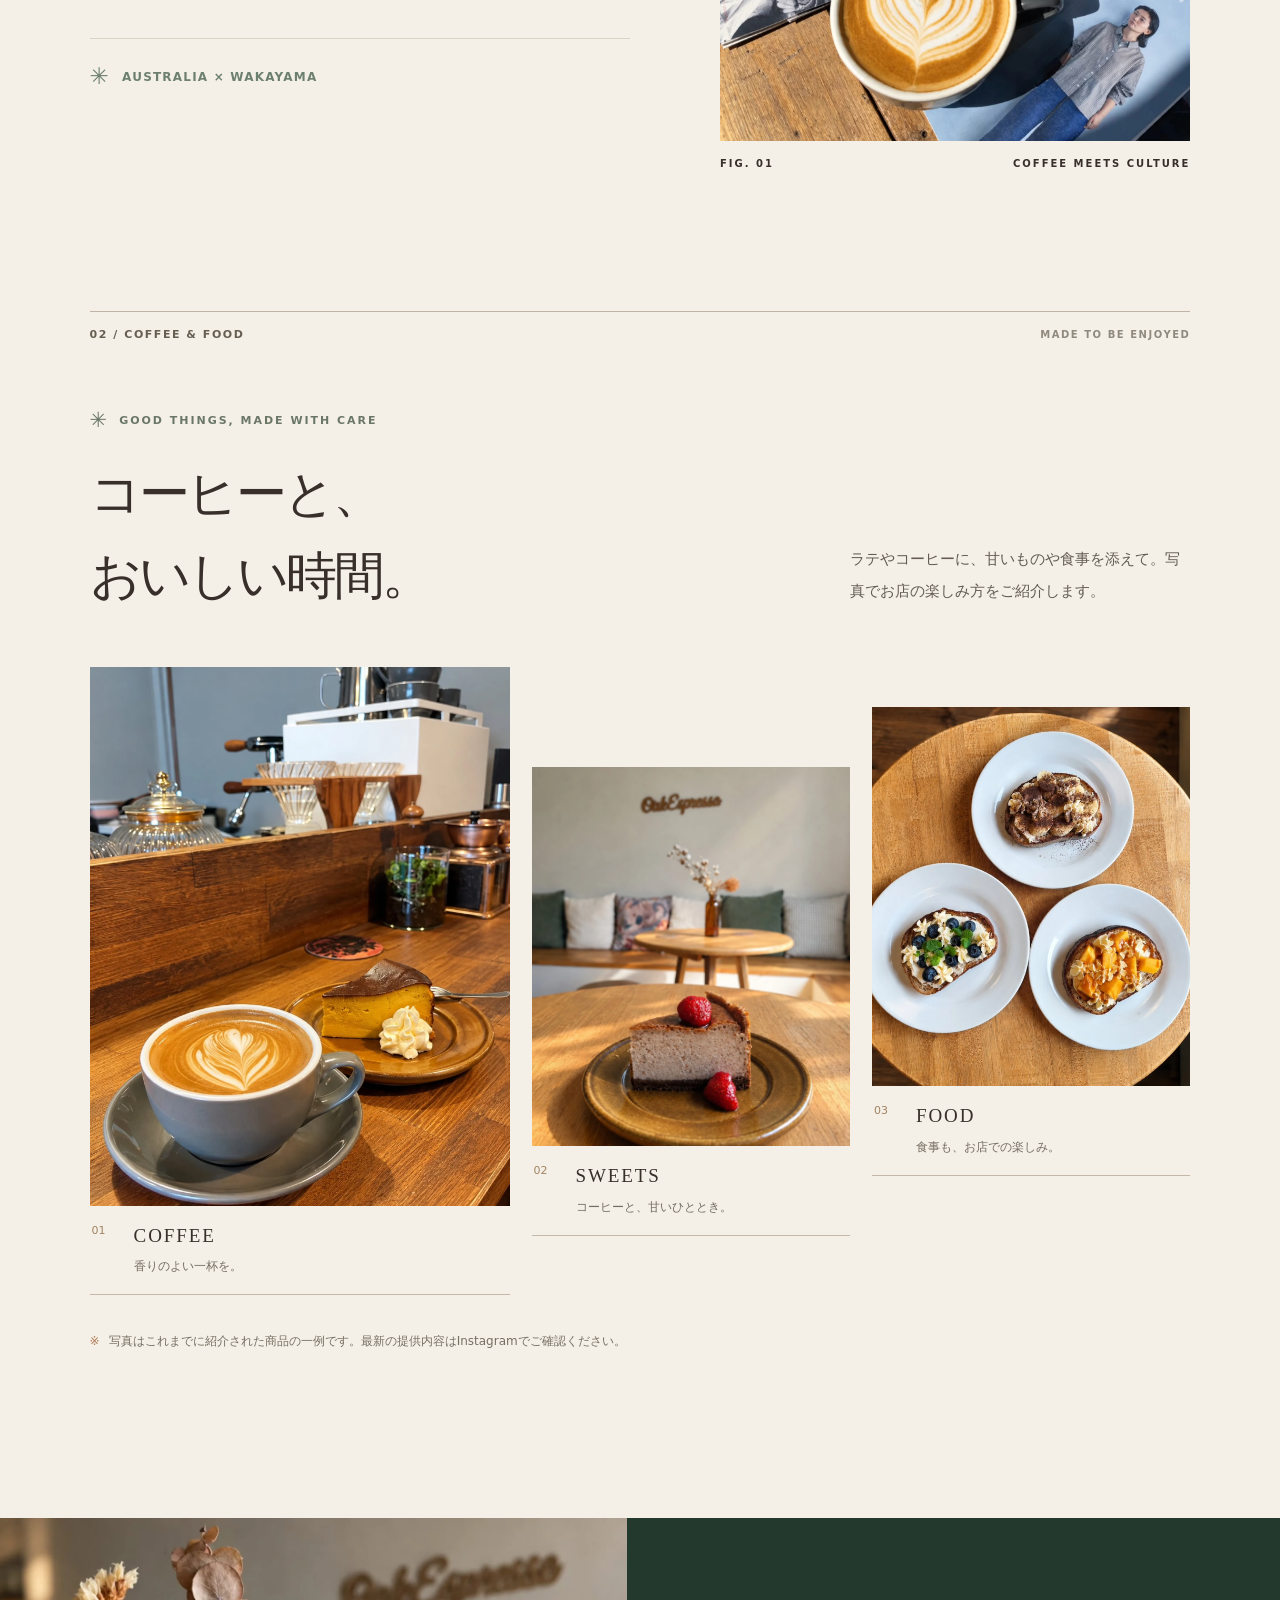
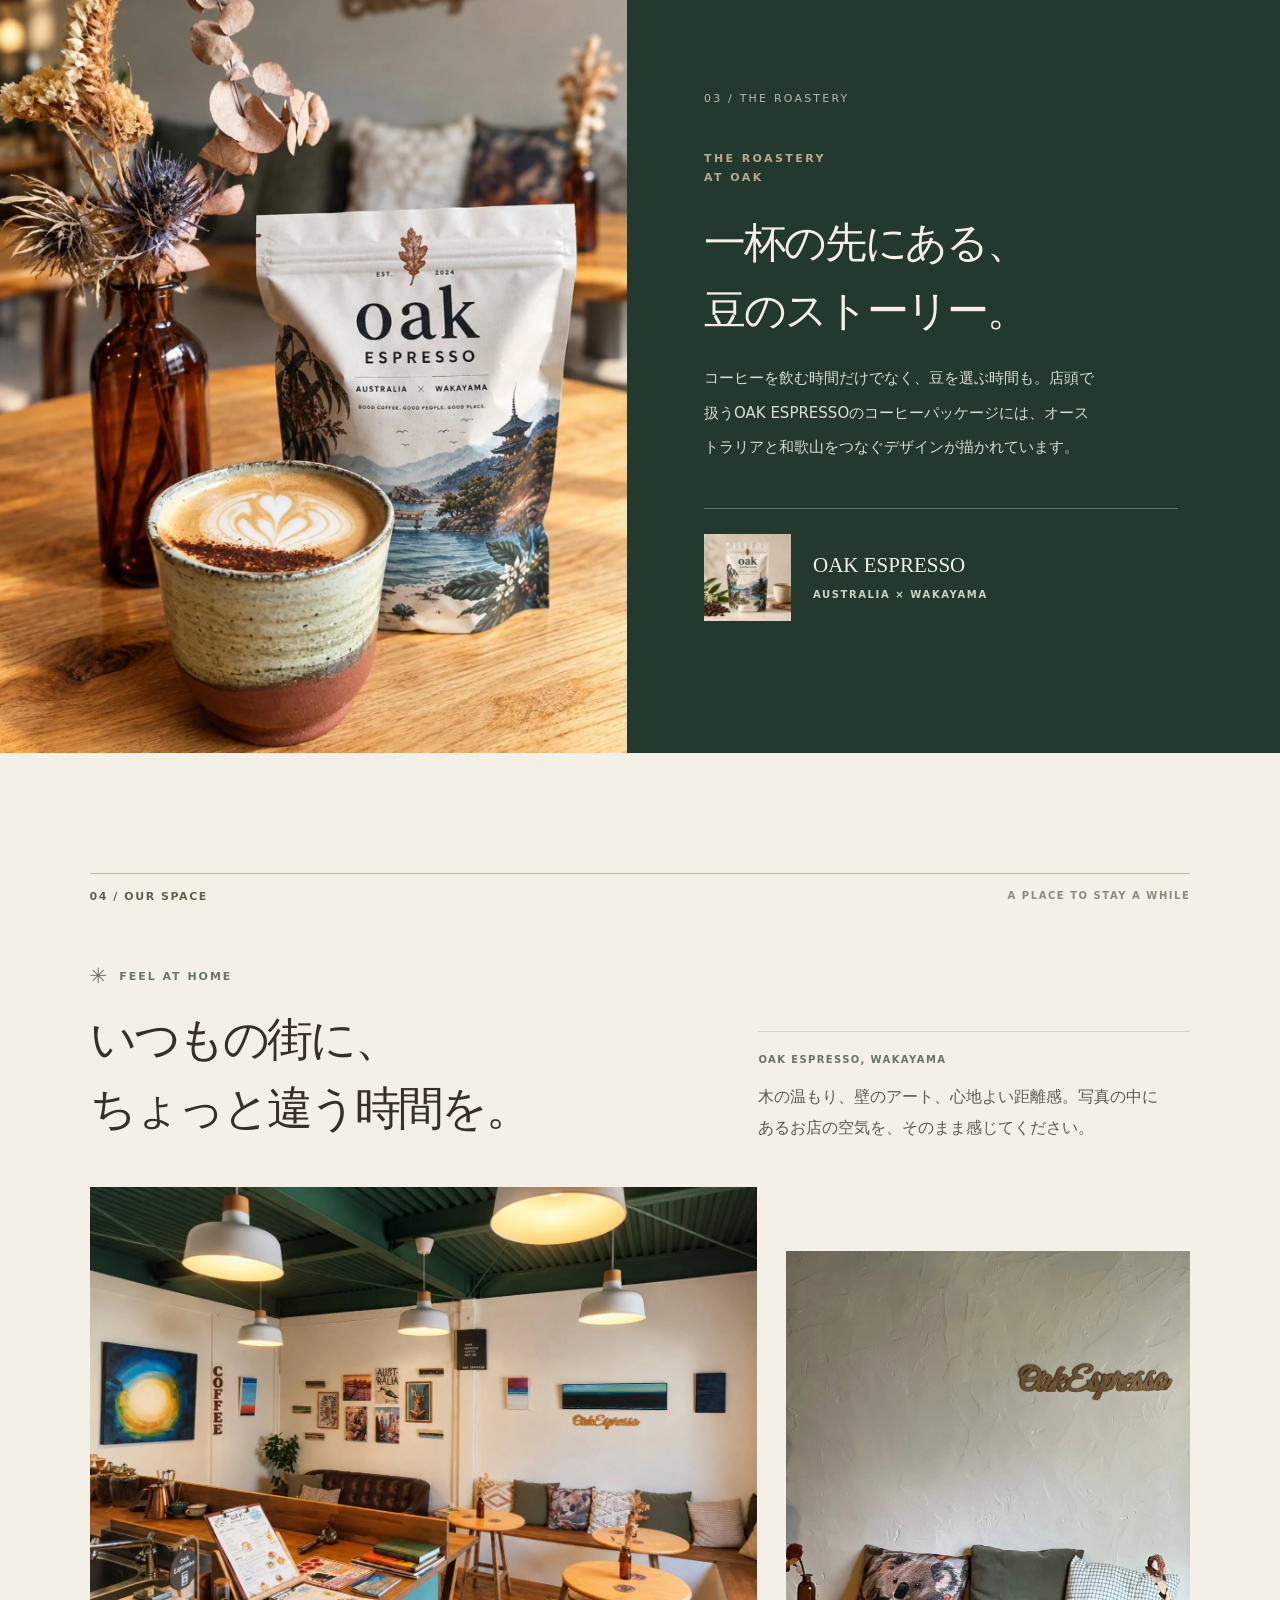
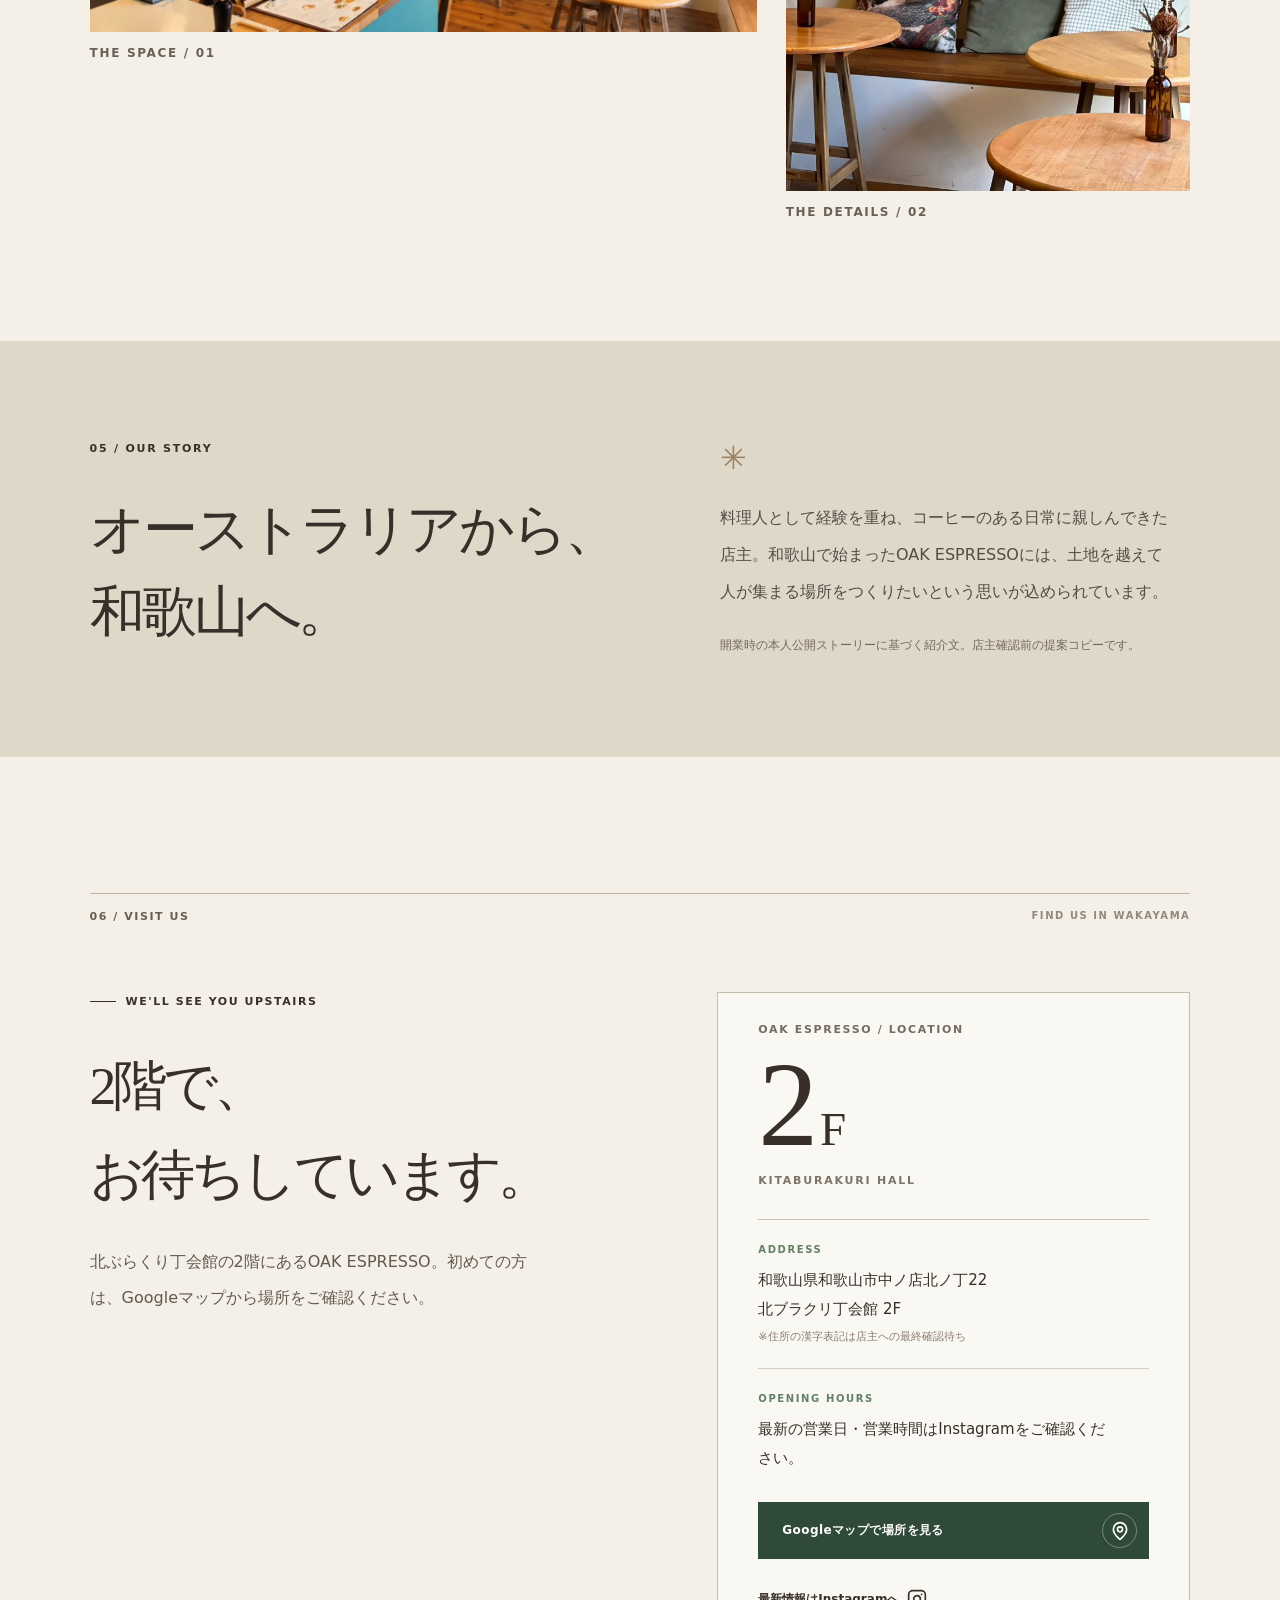
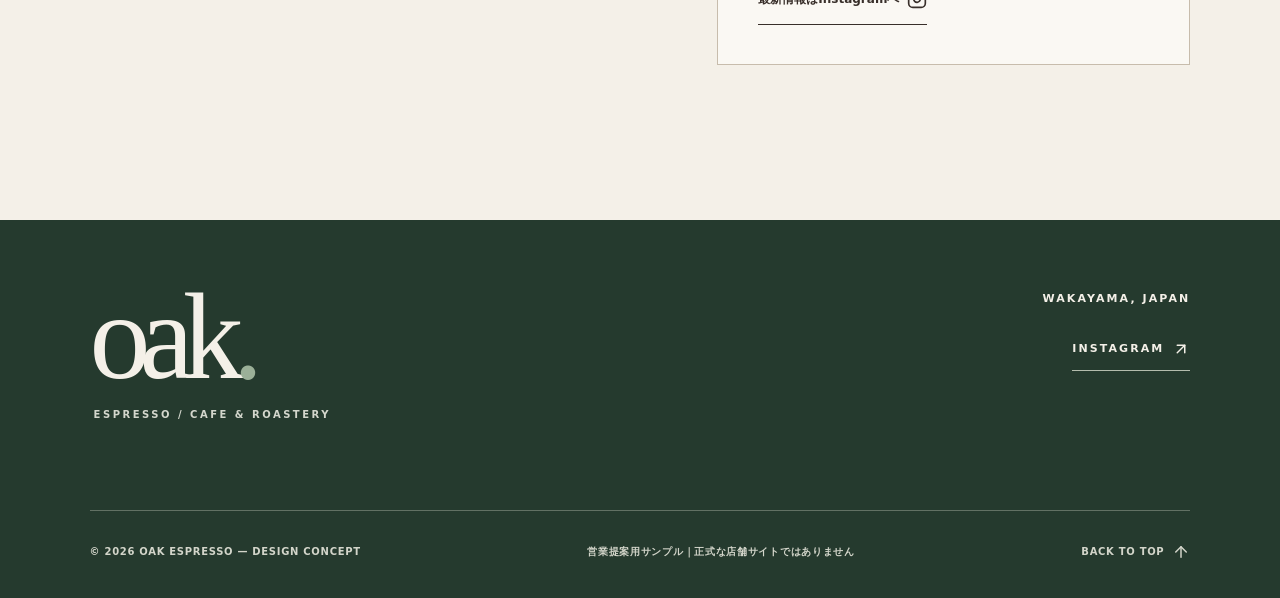
==== commit 11f02fe1: "feat: refine OAK ESPRESSO LP with responsive UI and animations" ====
--- a/index.html
+++ b/index.html
@@ -7,8 +7,8 @@
   <meta name="theme-color" content="#f4f0e8" />
   <meta name="description" content="OAK ESPRESSO — 和歌山・北ぶらくり丁のカフェ＆ロースタリー。営業提案用デザインサンプルです。" />
   <title>OAK ESPRESSO｜和歌山・北ぶらくり丁</title>
-  <link rel="icon" type="image/svg+xml" href="assets/favicon.svg" />
-  <link rel="preload" as="image" href="assets/hero_latte.webp" fetchpriority="high" />
+  <link rel="icon" type="image/svg+xml" href="/images/favicon.svg" />
+  <link rel="preload" as="image" href="/images/hero-latte.webp" fetchpriority="high" />
   <link rel="stylesheet" href="styles.css" />
 </head>
 <body>
@@ -32,10 +32,11 @@
           <span class="lang-bar" aria-hidden="true">/</span>
           <button class="lang-btn" type="button" data-locale="en" aria-pressed="false" aria-label="English">EN</button>
         </div>
-        <a class="head-location" href="#visit"><span data-ja="アクセス" data-en="Visit us">アクセス</span><span class="arrow-narrow" aria-hidden="true">↗</span></a>
+        <a class="head-location" href="#visit"><span data-ja="アクセス" data-en="Visit us">アクセス</span><svg aria-hidden="true" focusable="false" class="lucide lucide-arrow-right" xmlns="http://www.w3.org/2000/svg" width="20" height="20" viewBox="0 0 24 24" fill="none" stroke="currentColor" stroke-width="2" stroke-linecap="round" stroke-linejoin="round" > <path d="M5 12h14" /> <path d="m12 5 7 7-7 7" /> </svg></a>
       </div>
     </div>
   </header>
+  <!-- UI icons: Lucide v0.468.0, ISC; see THIRD_PARTY_NOTICES.md. -->
   <main id="main">
     <section class="hero" id="top" aria-labelledby="hero-title">
       <div class="hero-left">
@@ -44,21 +45,21 @@
           <h1 id="hero-title" class="hero-title" data-ja="和歌山で、<br>オーストラリアの<br>コーヒー時間を。" data-en="A taste of<br>Australian<br>coffee culture<br>in Wakayama.">和歌山で、<br>オーストラリアの<br>コーヒー時間を。</h1>
           <p class="hero-description" data-ja="北ぶらくり丁の2階に、小さなコーヒーの居場所。<br>一杯から始まる、心地よい時間を。" data-en="A little coffee spot tucked away upstairs in Kitaburakuri. Good coffee, a welcoming space, and time to slow down.">北ぶらくり丁の2階に、小さなコーヒーの居場所。<br>一杯から始まる、心地よい時間を。</p>
           <div class="hero-cta-line">
-            <a class="btn-primary" href="https://www.google.com/maps/search/?api=1&amp;query=OAK%20ESPRESSO%20%E5%92%8C%E6%AD%8C%E5%B1%B1" target="_blank" rel="noopener noreferrer"><span data-ja="Googleマップで場所を見る" data-en="Find us on Google Maps">Googleマップで場所を見る</span><span class="btn-arrow" aria-hidden="true">↗</span></a>
-            <a class="link-underline" href="https://www.instagram.com/oak_espresso/" target="_blank" rel="noopener noreferrer"><span data-ja="Instagramを見る" data-en="Explore Instagram">Instagramを見る</span><span aria-hidden="true">↗</span></a>
+            <a class="btn-primary" href="https://www.google.com/maps/search/?api=1&amp;query=OAK%20ESPRESSO%20%E5%92%8C%E6%AD%8C%E5%B1%B1" target="_blank" rel="noopener noreferrer"><span data-ja="Googleマップで場所を見る" data-en="Find us on Google Maps">Googleマップで場所を見る</span><span class="btn-arrow" aria-hidden="true"><svg aria-hidden="true" focusable="false" class="lucide lucide-map-pin" xmlns="http://www.w3.org/2000/svg" width="20" height="20" viewBox="0 0 24 24" fill="none" stroke="currentColor" stroke-width="2" stroke-linecap="round" stroke-linejoin="round" > <path d="M20 10c0 4.993-5.539 10.193-7.399 11.799a1 1 0 0 1-1.202 0C9.539 20.193 4 14.993 4 10a8 8 0 0 1 16 0" /> <circle cx="12" cy="10" r="3" /> </svg></span></a>
+            <a class="link-underline" href="https://www.instagram.com/oak_espresso/" target="_blank" rel="noopener noreferrer"><span data-ja="Instagramを見る" data-en="Explore Instagram">Instagramを見る</span><svg aria-hidden="true" focusable="false" class="lucide lucide-instagram" xmlns="http://www.w3.org/2000/svg" width="20" height="20" viewBox="0 0 24 24" fill="none" stroke="currentColor" stroke-width="2" stroke-linecap="round" stroke-linejoin="round" > <rect width="20" height="20" x="2" y="2" rx="5" ry="5" /> <path d="M16 11.37A4 4 0 1 1 12.63 8 4 4 0 0 1 16 11.37z" /> <line x1="17.5" x2="17.51" y1="6.5" y2="6.5" /> </svg></a>
           </div>
         </div>
-        <div class="hero-footnote"><span class="thin-circle">●</span><span data-ja="和歌山市 · 北ぶらくり丁会館 2F" data-en="Wakayama City · Kitaburakuri Hall, 2F">和歌山市 · 北ぶらくり丁会館 2F</span></div>
+        <div class="hero-footnote"><svg aria-hidden="true" focusable="false" class="lucide lucide-map-pin" xmlns="http://www.w3.org/2000/svg" width="18" height="18" viewBox="0 0 24 24" fill="none" stroke="currentColor" stroke-width="2" stroke-linecap="round" stroke-linejoin="round" > <path d="M20 10c0 4.993-5.539 10.193-7.399 11.799a1 1 0 0 1-1.202 0C9.539 20.193 4 14.993 4 10a8 8 0 0 1 16 0" /> <circle cx="12" cy="10" r="3" /> </svg><span data-ja="和歌山市 · 北ぶらくり丁会館 2F" data-en="Wakayama City · Kitaburakuri Hall, 2F">和歌山市 · 北ぶらくり丁会館 2F</span></div>
       </div>
       <div class="hero-right">
-        <img class="hero-image" src="assets/hero_latte.webp" width="1440" height="1920" fetchpriority="high" alt="木製カウンターに置かれた青いカップのラテと、奥に広がるOAK ESPRESSOの店内" data-alt-ja="木製カウンターに置かれた青いカップのラテと、奥に広がるOAK ESPRESSOの店内" data-alt-en="A latte in a blue cup on a wooden counter, with the cafe seating in the background" />
-        <div class="hero-photo-tag">GOOD COFFEE<br />GOOD PEOPLE<br />GOOD PLACE<span>↗</span></div>
+        <img class="hero-image" src="/images/hero-latte.webp" width="1440" height="1920" fetchpriority="high" alt="木製カウンターに置かれた青いカップのラテと、奥に広がるOAK ESPRESSOの店内" data-alt-ja="木製カウンターに置かれた青いカップのラテと、奥に広がるOAK ESPRESSOの店内" data-alt-en="A latte in a blue cup on a wooden counter, with the cafe seating in the background" />
+        <div class="hero-photo-tag">GOOD COFFEE<br />GOOD PEOPLE<br />GOOD PLACE</div>
         <div class="vertical-caption">01 — THE COFFEE CORNER</div>
       </div>
       <a href="#concept" class="scroll-cue"><span class="scroll-line"></span><span>SCROLL TO EXPLORE</span></a>
     </section>
 
-    <div class="repeater" aria-hidden="true"><span>OAK ESPRESSO</span><span>✳</span><span>CAFE & ROASTERY</span><span>✳</span><span>WAKAYAMA</span><span>✳</span><span>OAK ESPRESSO</span></div>
+    <div class="repeater" aria-hidden="true"><span class="repeater-name">OAK ESPRESSO</span><span class="repeater-divider">✳</span><span class="repeater-category">CAFE & ROASTERY</span><span class="repeater-divider repeater-extra">✳</span><span class="repeater-place">WAKAYAMA</span><span class="repeater-divider repeater-extra">✳</span><span class="repeater-extra">OAK ESPRESSO</span></div>
 
     <section class="concept section-wrap" id="concept">
       <div class="section-topline"><span>01 / CONCEPT</span><span>COFFEE, CULTURE & COMMUNITY</span></div>
@@ -70,7 +71,7 @@
           <div class="concept-bottom-note"><span class="line-cross">✳</span><span data-ja="AUSTRALIA × WAKAYAMA" data-en="AUSTRALIA × WAKAYAMA">AUSTRALIA × WAKAYAMA</span></div>
         </div>
         <div class="concept-media">
-          <div class="concept-photo-frame"><img src="assets/coffee_books.webp" loading="lazy" width="1440" height="1920" alt="映画やアートの雑誌とラテが並ぶ木製テーブル" data-alt-ja="映画やアートの雑誌とラテが並ぶ木製テーブル" data-alt-en="A latte surrounded by cinema and art magazines on a wooden table" /></div>
+          <div class="concept-photo-frame"><img src="/images/coffee-books.webp" loading="lazy" width="1440" height="1920" alt="映画やアートの雑誌とラテが並ぶ木製テーブル" data-alt-ja="映画やアートの雑誌とラテが並ぶ木製テーブル" data-alt-en="A latte surrounded by cinema and art magazines on a wooden table" /></div>
           <div class="media-caption"><span>FIG. 01</span><span data-ja="COFFEE MEETS CULTURE" data-en="COFFEE MEETS CULTURE">COFFEE MEETS CULTURE</span></div>
         </div>
       </div>
@@ -84,40 +85,42 @@
       </div>
       <div class="offer-photo-grid">
         <figure class="offer-card offer-card-1">
-          <div class="offer-img-wrap"><img src="assets/coffee_cake.webp" loading="lazy" width="1440" height="1920" alt="ラテとケーキを木製カウンターに並べた写真" data-alt-ja="ラテとケーキを木製カウンターに並べた写真" data-alt-en="Latte and a slice of cake on a wooden coffee counter" /></div>
-          <figcaption><span class="item-number">01</span><span><strong data-ja="COFFEE" data-en="COFFEE">COFFEE</strong><small data-ja="香りのよい一杯を。" data-en="A cup worth slowing down for.">香りのよい一杯を。</small></span><span class="item-plus">↗</span></figcaption>
+          <div class="offer-img-wrap"><img src="/images/coffee-cake.webp" loading="lazy" width="1440" height="1920" alt="ラテとケーキを木製カウンターに並べた写真" data-alt-ja="ラテとケーキを木製カウンターに並べた写真" data-alt-en="Latte and a slice of cake on a wooden coffee counter" /></div>
+          <figcaption><span class="item-number">01</span><span><strong data-ja="COFFEE" data-en="COFFEE">COFFEE</strong><small data-ja="香りのよい一杯を。" data-en="A cup worth slowing down for.">香りのよい一杯を。</small></span></figcaption>
         </figure>
         <figure class="offer-card offer-card-2">
-          <div class="offer-img-wrap"><img src="assets/cheesecake.webp" loading="lazy" width="1440" height="1920" alt="いちごが添えられたカットケーキ" data-alt-ja="いちごが添えられたカットケーキ" data-alt-en="A slice of cake garnished with berries" /></div>
-          <figcaption><span class="item-number">02</span><span><strong data-ja="SWEETS" data-en="SWEETS">SWEETS</strong><small data-ja="コーヒーと、甘いひととき。" data-en="Something sweet on the side.">コーヒーと、甘いひととき。</small></span><span class="item-plus">↗</span></figcaption>
+          <div class="offer-img-wrap"><img src="/images/cheesecake.webp" loading="lazy" width="1440" height="1920" alt="いちごが添えられたカットケーキ" data-alt-ja="いちごが添えられたカットケーキ" data-alt-en="A slice of cake garnished with berries" /></div>
+          <figcaption><span class="item-number">02</span><span><strong data-ja="SWEETS" data-en="SWEETS">SWEETS</strong><small data-ja="<span class='text-phrase'>コーヒーと、</span><span class='text-phrase'>甘いひととき。</span>" data-en="Something sweet on the side."><span class='text-phrase'>コーヒーと、</span><span class='text-phrase'>甘いひととき。</span></small></span></figcaption>
         </figure>
         <figure class="offer-card offer-card-3">
-          <div class="offer-img-wrap"><img src="assets/fruit_toasts.webp" loading="lazy" width="1440" height="1440" alt="フルーツが盛り付けられた3種類のトースト" data-alt-ja="フルーツが盛り付けられた3種類のトースト" data-alt-en="Three open-faced toasts topped with fruit" /></div>
-          <figcaption><span class="item-number">03</span><span><strong data-ja="FOOD" data-en="FOOD">FOOD</strong><small data-ja="食事も、お店での楽しみ。" data-en="A little something to eat.">食事も、お店での楽しみ。</small></span><span class="item-plus">↗</span></figcaption>
+          <div class="offer-img-wrap"><img src="/images/fruit-toasts.webp" loading="lazy" width="1440" height="1440" alt="フルーツが盛り付けられた3種類のトースト" data-alt-ja="フルーツが盛り付けられた3種類のトースト" data-alt-en="Three open-faced toasts topped with fruit" /></div>
+          <figcaption><span class="item-number">03</span><span><strong data-ja="FOOD" data-en="FOOD">FOOD</strong><small data-ja="<span class='text-phrase'>食事も、</span><span class='text-phrase'>お店での楽しみ。</span>" data-en="A little something to eat."><span class='text-phrase'>食事も、</span><span class='text-phrase'>お店での楽しみ。</span></small></span></figcaption>
         </figure>
       </div>
       <p class="availability-note"><span class="note-star">※</span><span data-ja="写真はこれまでに紹介された商品の一例です。最新の提供内容はInstagramでご確認ください。" data-en="Photos show examples previously featured by the cafe. Please check Instagram for current offerings.">写真はこれまでに紹介された商品の一例です。最新の提供内容はInstagramでご確認ください。</span></p>
     </section>
 
     <section class="beans" id="beans">
-      <div class="beans-photo"><img src="assets/packaging_cafe.webp" loading="lazy" width="1440" height="1917" alt="実際に店舗で販売しているOAK ESPRESSOのコーヒー豆パッケージとラテ" data-alt-ja="実際に店舗で販売しているOAK ESPRESSOのコーヒー豆パッケージとラテ" data-alt-en="An OAK ESPRESSO coffee bean package sold in the cafe, beside a cup of coffee" /></div>
+      <div class="beans-photo"><img src="/images/packaging-cafe.webp" loading="lazy" width="1440" height="1917" alt="実際に店舗で販売しているOAK ESPRESSOのコーヒー豆パッケージとラテ" data-alt-ja="実際に店舗で販売しているOAK ESPRESSOのコーヒー豆パッケージとラテ" data-alt-en="An OAK ESPRESSO coffee bean package sold in the cafe, beside a cup of coffee" /></div>
       <div class="beans-copy">
         <div class="beans-meta">03 / THE ROASTERY</div>
         <div class="beans-small-title">THE ROASTERY<br />AT OAK</div>
         <h2 data-ja="一杯の先にある、<br>豆のストーリー。" data-en="The story<br>behind the beans.">一杯の先にある、<br>豆のストーリー。</h2>
         <p data-ja="コーヒーを飲む時間だけでなく、豆を選ぶ時間も。店頭で扱うOAK ESPRESSOのコーヒーパッケージには、オーストラリアと和歌山をつなぐデザインが描かれています。" data-en="The OAK ESPRESSO coffee bag brings together motifs of Australia and Wakayama — a small reminder that a cup of coffee can carry a bigger story.">コーヒーを飲む時間だけでなく、豆を選ぶ時間も。店頭で扱うOAK ESPRESSOのコーヒーパッケージには、オーストラリアと和歌山をつなぐデザインが描かれています。</p>
-        <div class="beans-pack-inline"><img src="assets/packaging_studio.webp" loading="lazy" width="1440" height="1440" alt="OAK ESPRESSOの販売用コーヒー豆パッケージ" data-alt-ja="OAK ESPRESSOの販売用コーヒー豆パッケージ" data-alt-en="OAK ESPRESSO retail coffee packaging"/><div><span>OAK ESPRESSO</span><small>AUSTRALIA × WAKAYAMA</small></div></div>
+        <div class="beans-pack-inline"><img src="/images/packaging-studio.webp" loading="lazy" width="1440" height="1440" alt="OAK ESPRESSOの販売用コーヒー豆パッケージ" data-alt-ja="OAK ESPRESSOの販売用コーヒー豆パッケージ" data-alt-en="OAK ESPRESSO retail coffee packaging"/><div><span>OAK ESPRESSO</span><small>AUSTRALIA × WAKAYAMA</small></div></div>
       </div>
     </section>
 
-    <section class="space-section section-wrap" id="space">
+    <section class="space-section section-wrap" id="space" aria-labelledby="space-title">
       <div class="section-topline"><span>04 / OUR SPACE</span><span>A PLACE TO STAY A WHILE</span></div>
-      <div class="space-title-area"><p class="mini-label"><span class="asterisk">✳</span> FEEL AT HOME</p><h2 class="editorial-title" data-ja="いつもの街に、<br>ちょっと違う時間を。" data-en="Come in.<br>Stay a little.">いつもの街に、<br>ちょっと違う時間を。</h2></div>
+      <div class="space-title-area">
+        <div class="space-heading"><p class="mini-label"><span class="asterisk">✳</span> FEEL AT HOME</p><h2 id="space-title" class="editorial-title" data-ja="いつもの街に、<br>ちょっと違う時間を。" data-en="Come in.<br>Stay a little.">いつもの街に、<br>ちょっと違う時間を。</h2></div>
+        <div class="space-after"><span>OAK ESPRESSO, WAKAYAMA</span><p data-ja="木の温もり、壁のアート、心地よい距離感。写真の中にあるお店の空気を、そのまま感じてください。" data-en="Warm wood, art on the walls and an easy-going atmosphere. A small look inside, before you visit.">木の温もり、壁のアート、心地よい距離感。写真の中にあるお店の空気を、そのまま感じてください。</p></div>
+      </div>
       <div class="space-photos">
-        <figure class="space-wide"><img src="assets/interior_wide.webp" loading="lazy" width="1440" height="1080" alt="木の家具とグリーンの天井、アートが飾られたOAK ESPRESSOの店内全景" data-alt-ja="木の家具とグリーンの天井、アートが飾られたOAK ESPRESSOの店内全景" data-alt-en="A wide view of the OAK ESPRESSO cafe with wooden furnishings, green ceiling and artwork" /><figcaption>THE SPACE / 01</figcaption></figure>
-        <figure class="space-detail"><img src="assets/interior_details.webp" loading="lazy" width="1440" height="1920" alt="木製の丸テーブルと花瓶、クッションが並ぶOAK ESPRESSOの座席" data-alt-ja="木製の丸テーブルと花瓶、クッションが並ぶOAK ESPRESSOの座席" data-alt-en="Wooden tables, a flower vase and cosy bench seating at OAK ESPRESSO" /><figcaption>THE DETAILS / 02</figcaption></figure>
+        <figure class="space-wide"><img src="/images/interior-wide.webp" loading="lazy" width="1440" height="1080" alt="木の家具とグリーンの天井、アートが飾られたOAK ESPRESSOの店内全景" data-alt-ja="木の家具とグリーンの天井、アートが飾られたOAK ESPRESSOの店内全景" data-alt-en="A wide view of the OAK ESPRESSO cafe with wooden furnishings, green ceiling and artwork" /><figcaption>THE SPACE / 01</figcaption></figure>
+        <figure class="space-detail"><img src="/images/interior-details.webp" loading="lazy" width="1440" height="1920" alt="木製の丸テーブルと花瓶、クッションが並ぶOAK ESPRESSOの座席" data-alt-ja="木製の丸テーブルと花瓶、クッションが並ぶOAK ESPRESSOの座席" data-alt-en="Wooden tables, a flower vase and cosy bench seating at OAK ESPRESSO" /><figcaption>THE DETAILS / 02</figcaption></figure>
       </div>
-      <div class="space-after"><span>OAK ESPRESSO, WAKAYAMA</span><p data-ja="木の温もり、壁のアート、心地よい距離感。写真の中にあるお店の空気を、そのまま感じてください。" data-en="Warm wood, art on the walls and an easy-going atmosphere. A small look inside, before you visit.">木の温もり、壁のアート、心地よい距離感。写真の中にあるお店の空気を、そのまま感じてください。</p></div>
     </section>
 
     <section class="story-section" id="story">
@@ -135,16 +138,16 @@
           <div class="visit-floor"><div class="floor-label">OAK ESPRESSO / LOCATION</div><div>2<span>F</span></div><span class="floor-caption">KITABURAKURI HALL</span></div>
           <div class="visit-detail"><span class="data-label">ADDRESS</span><p data-ja="和歌山県和歌山市中ノ店北ノ丁22<br>北ブラクリ丁会館 2F" data-en="2F, Kitaburakuri Hall<br>22 Nakanotana Kitanōchō, Wakayama, Japan">和歌山県和歌山市中ノ店北ノ丁22<br>北ブラクリ丁会館 2F</p><small data-ja="※住所の漢字表記は店主への最終確認待ち" data-en="*Address spelling to be confirmed by the cafe.">※住所の漢字表記は店主への最終確認待ち</small></div>
           <div class="visit-detail visits-last"><span class="data-label">OPENING HOURS</span><p data-ja="最新の営業日・営業時間はInstagramをご確認ください。" data-en="Check Instagram for the latest opening days and hours.">最新の営業日・営業時間はInstagramをご確認ください。</p></div>
-          <div class="visit-links"><a class="btn-primary" href="https://www.google.com/maps/search/?api=1&amp;query=OAK%20ESPRESSO%20%E5%92%8C%E6%AD%8C%E5%B1%B1" rel="noopener noreferrer" target="_blank"><span data-ja="Googleマップで場所を見る" data-en="Find us on Google Maps">Googleマップで場所を見る</span><span class="btn-arrow">↗</span></a><a class="link-underline" href="https://www.instagram.com/oak_espresso/" target="_blank" rel="noopener noreferrer"><span data-ja="最新情報はInstagramへ" data-en="Latest updates on Instagram">最新情報はInstagramへ</span><span aria-hidden="true">↗</span></a></div>
+          <div class="visit-links"><a class="btn-primary" href="https://www.google.com/maps/search/?api=1&amp;query=OAK%20ESPRESSO%20%E5%92%8C%E6%AD%8C%E5%B1%B1" rel="noopener noreferrer" target="_blank"><span data-ja="Googleマップで場所を見る" data-en="Find us on Google Maps">Googleマップで場所を見る</span><span class="btn-arrow" aria-hidden="true"><svg aria-hidden="true" focusable="false" class="lucide lucide-map-pin" xmlns="http://www.w3.org/2000/svg" width="20" height="20" viewBox="0 0 24 24" fill="none" stroke="currentColor" stroke-width="2" stroke-linecap="round" stroke-linejoin="round" > <path d="M20 10c0 4.993-5.539 10.193-7.399 11.799a1 1 0 0 1-1.202 0C9.539 20.193 4 14.993 4 10a8 8 0 0 1 16 0" /> <circle cx="12" cy="10" r="3" /> </svg></span></a><a class="link-underline" href="https://www.instagram.com/oak_espresso/" target="_blank" rel="noopener noreferrer"><span data-ja="最新情報はInstagramへ" data-en="Latest updates on Instagram">最新情報はInstagramへ</span><svg aria-hidden="true" focusable="false" class="lucide lucide-instagram" xmlns="http://www.w3.org/2000/svg" width="20" height="20" viewBox="0 0 24 24" fill="none" stroke="currentColor" stroke-width="2" stroke-linecap="round" stroke-linejoin="round" > <rect width="20" height="20" x="2" y="2" rx="5" ry="5" /> <path d="M16 11.37A4 4 0 1 1 12.63 8 4 4 0 0 1 16 11.37z" /> <line x1="17.5" x2="17.51" y1="6.5" y2="6.5" /> </svg></a></div>
         </div>
       </div>
     </section>
   </main>
   <footer class="site-footer">
-    <div class="footer-upper"><div><span class="footer-mark">oak<span>.</span></span><div class="footer-submark">ESPRESSO / CAFE & ROASTERY</div></div><div class="footer-meta"><div>WAKAYAMA, JAPAN</div><a href="https://www.instagram.com/oak_espresso/" target="_blank" rel="noopener noreferrer">INSTAGRAM ↗</a></div></div>
-    <div class="footer-lower"><span>© 2026 OAK ESPRESSO — DESIGN CONCEPT</span><span data-ja="営業提案用サンプル｜正式な店舗サイトではありません" data-en="Website design concept — not the official cafe website">営業提案用サンプル｜正式な店舗サイトではありません</span><a href="#top">BACK TO TOP ↑</a></div>
+    <div class="footer-upper"><div><span class="footer-mark">oak<span>.</span></span><div class="footer-submark">ESPRESSO / CAFE & ROASTERY</div></div><div class="footer-meta"><div>WAKAYAMA, JAPAN</div><a href="https://www.instagram.com/oak_espresso/" target="_blank" rel="noopener noreferrer">INSTAGRAM <svg aria-hidden="true" focusable="false" class="lucide lucide-arrow-up-right" xmlns="http://www.w3.org/2000/svg" width="18" height="18" viewBox="0 0 24 24" fill="none" stroke="currentColor" stroke-width="2" stroke-linecap="round" stroke-linejoin="round" > <path d="M7 7h10v10" /> <path d="M7 17 17 7" /> </svg></a></div></div>
+    <div class="footer-lower"><span>© 2026 OAK ESPRESSO — DESIGN CONCEPT</span><span data-ja="営業提案用サンプル｜正式な店舗サイトではありません" data-en="Website design concept — not the official cafe website">営業提案用サンプル｜正式な店舗サイトではありません</span><a href="#top">BACK TO TOP <svg aria-hidden="true" focusable="false" class="lucide lucide-arrow-up" xmlns="http://www.w3.org/2000/svg" width="18" height="18" viewBox="0 0 24 24" fill="none" stroke="currentColor" stroke-width="2" stroke-linecap="round" stroke-linejoin="round" > <path d="m5 12 7-7 7 7" /> <path d="M12 19V5" /> </svg></a></div>
   </footer>
-  <a class="mobile-map-cta" href="https://www.google.com/maps/search/?api=1&amp;query=OAK%20ESPRESSO%20%E5%92%8C%E6%AD%8C%E5%B1%B1" target="_blank" rel="noopener noreferrer"><span>↗</span><span data-ja="地図で場所を見る" data-en="Open Google Maps">地図で場所を見る</span></a>
+  <a class="mobile-map-cta" href="https://www.google.com/maps/search/?api=1&amp;query=OAK%20ESPRESSO%20%E5%92%8C%E6%AD%8C%E5%B1%B1" target="_blank" rel="noopener noreferrer"><svg aria-hidden="true" focusable="false" class="lucide lucide-map-pin" xmlns="http://www.w3.org/2000/svg" width="20" height="20" viewBox="0 0 24 24" fill="none" stroke="currentColor" stroke-width="2" stroke-linecap="round" stroke-linejoin="round" > <path d="M20 10c0 4.993-5.539 10.193-7.399 11.799a1 1 0 0 1-1.202 0C9.539 20.193 4 14.993 4 10a8 8 0 0 1 16 0" /> <circle cx="12" cy="10" r="3" /> </svg><span data-ja="地図で場所を見る" data-en="Open Google Maps">地図で場所を見る</span></a>
   <script src="script.js"></script>
 </body>
 </html>
--- a/styles.css
+++ b/styles.css
@@ -18,8 +18,14 @@
 a {color:inherit;text-decoration:none}
 button {font:inherit}
 button, a {outline-offset:5px}
-:focus-visible {outline:3px solid #b66c36}
+:focus-visible {outline:2px solid var(--ink)}
+.site-footer a:focus-visible,.mobile-map-cta:focus-visible {outline-color:var(--cream);box-shadow:0 0 0 7px var(--ink)}
+/* Lucide official SVGs: consistent size/stroke, inheriting the surrounding text color. */
+.lucide {display:inline-block;flex-shrink:0;vertical-align:middle;stroke-width:2}
 section {position:relative}
+h1,h2 {text-wrap:balance;word-break:normal;overflow-wrap:normal;line-break:strict}
+main p,main small {text-wrap:pretty;line-break:strict;word-break:normal}
+.text-phrase {display:inline-block}
 .skip-link {position:fixed;top:-100px;left:16px;z-index:1000;background:white;padding:8px}
 .skip-link:focus {top:8px}
 .sample-label {height:30px;background:var(--green);color:#f6f3eb;text-align:center;display:flex;align-items:center;justify-content:center;gap:9px;font:500 10px/1 var(--sans);letter-spacing:.17em}
@@ -33,14 +39,12 @@
 .desktop-nav {display:flex;align-items:center;gap:clamp(15px,2.6vw,41px)}
 .desktop-nav a, .head-location,.lang-toggle {font-size:11px;letter-spacing:.14em;font-weight:700}
 .desktop-nav a {transition:color .2s}
-.desktop-nav a:hover {color:#6b8773}
 .head-actions {display:flex;align-items:center;justify-content:flex-end;gap:23px}
 .lang-toggle {display:flex;align-items:center;gap:6px;white-space:nowrap}
-.lang-btn {border:0;background:none;color:#82786e;cursor:pointer;font-size:11px;font-weight:700;padding:11px 5px;line-height:1;border-radius:0}
+.lang-btn {border:0;background:none;color:#82786e;cursor:pointer;font-size:11px;font-weight:700;padding:11px 5px;line-height:1;border-radius:0;min-width:44px;min-height:44px}
 .lang-btn.active {color:var(--ink);box-shadow:inset 0 -2px var(--ink)}
 .lang-bar {font-weight:300;color:#bdb1a3}
-.head-location {white-space:nowrap;display:flex;gap:15px;align-items:center}
-.arrow-narrow {font-size:19px;font-weight:400}
+.head-location {white-space:nowrap;display:flex;gap:8px;align-items:center;min-height:44px}
 .hero {min-height:720px;display:grid;grid-template-columns:52% 48%;background:var(--paper)}
 .hero-left {display:flex;flex-direction:column;justify-content:center;position:relative;padding:95px 5vw 92px clamp(36px,8vw,138px);min-width:0}
 .hero-text-wrapper {max-width:780px}
@@ -49,20 +53,17 @@
 .hero-title {font-family:'Noto Serif CJK JP','Yu Mincho',serif;font-weight:400;font-size:clamp(36px,4.0vw,66px);line-height:1.53;letter-spacing:-.063em;margin:27px -60px 19px 0;position:relative;z-index:1}
 .hero-description {font-size:15px;line-height:2.1;letter-spacing:.035em;max-width:530px;margin:0;color:#615950}
 .hero-cta-line {display:flex;align-items:center;gap:26px;flex-wrap:wrap;margin-top:38px}
-.btn-primary {background:var(--green);color:#fffdfa;display:inline-flex;justify-content:space-between;align-items:center;gap:24px;min-height:57px;min-width:254px;padding:0 12px 0 24px;transition:background .2s, transform .2s;font-size:12px;letter-spacing:.035em;font-weight:700;white-space:nowrap}
-.btn-primary:hover {background:#24392d;transform:translateY(-2px)}
+.btn-primary {background:var(--green);color:#fffdfa;display:inline-flex;justify-content:space-between;align-items:center;gap:8px;min-height:57px;min-width:254px;padding:0 12px 0 24px;transition:background-color .24s,color .24s,transform .24s;font-size:12px;letter-spacing:.035em;font-weight:700;white-space:nowrap}
 .btn-arrow {width:35px;height:35px;border:1px solid #788a7a;border-radius:50%;display:inline-flex;align-items:center;justify-content:center;font-size:18px;font-weight:400}
-.link-underline {font-size:12px;font-weight:700;border-bottom:1px solid currentColor;display:inline-flex;align-items:center;gap:14px;padding-bottom:7px}
+.link-underline {font-size:12px;font-weight:700;border-bottom:1px solid currentColor;display:inline-flex;align-items:center;gap:8px;padding-bottom:7px;min-height:44px}
 .hero-footnote {position:absolute;left:clamp(36px,8vw,138px);bottom:32px;display:flex;align-items:center;gap:10px;letter-spacing:.07em;font-size:11px;color:#7a7167}
-.thin-circle {color:#8c9b86;font-size:12px}
 .hero-right {position:relative;min-width:0;min-height:720px;overflow:hidden}
 .hero-image {width:100%;height:100%;object-fit:cover;object-position:center 59%;position:absolute;inset:0}
 .hero-photo-tag {background:#f4f0e8;color:#294232;position:absolute;right:8%;bottom:7%;width:134px;height:134px;border-radius:50%;display:flex;flex-direction:column;align-items:center;justify-content:center;text-align:center;font:700 10px/1.7 var(--sans);letter-spacing:.09em;transform:rotate(9deg);box-shadow:0 7px 22px #17181215}
-.hero-photo-tag span {font-size:19px;font-weight:400;line-height:1.3}
 .vertical-caption {position:absolute;right:12px;top:33px;writing-mode:vertical-rl;letter-spacing:.18em;font-size:10px;font-weight:700;color:#fff;mix-blend-mode:screen}
 .scroll-cue {position:absolute;bottom:28px;left:50%;transform:translateX(-50%);color:#fff;display:none;align-items:center;gap:10px;font:700 10px/1 var(--sans);letter-spacing:.11em}
 .repeater {min-height:79px;background:#e6e1d5;color:var(--green);display:flex;align-items:center;justify-content:space-around;gap:30px;white-space:nowrap;overflow:hidden;padding:15px 32px;font-family:Georgia,serif;font-size:18px;letter-spacing:.045em}
-.repeater span:nth-child(even) {font-family:var(--sans);font-size:14px;color:#a47855}
+.repeater .repeater-divider {font-family:var(--sans);font-size:14px;color:#a47855}
 .section-wrap {max-width:1600px;margin:0 auto;padding-left:clamp(30px,7vw,112px);padding-right:clamp(30px,7vw,112px)}
 .section-topline {display:flex;justify-content:space-between;align-items:center;border-top:1px solid #bfb4a5;padding-top:16px;font:700 11px/1.2 var(--sans);letter-spacing:.14em;color:#675e52}
 .section-topline span:last-child {font-size:10px;opacity:.7}
@@ -88,16 +89,14 @@
 .offer-card-1 .offer-img-wrap {aspect-ratio:.78}
 .offer-card-2 {margin-top:100px}
 .offer-card-3 {margin-top:40px}
-.offer-img-wrap img {width:100%;height:100%;object-fit:cover;transition:transform .5s}
-.offer-card:hover img {transform:scale(1.035)}
+.offer-img-wrap img {width:100%;height:100%;object-fit:cover;transition:transform .32s}
 .offer-card-1 img {object-position:center 59%}
 .offer-card-2 img {object-position:center 57%}
 .offer-card-3 img {object-position:center center}
 .offer-card figcaption {border-bottom:1px solid #c4b8a6;display:grid;grid-template-columns:35px 1fr 16px;gap:7px;align-items:start;padding:18px 2px 19px}
 .item-number {font:11px var(--sans);color:#a28360}
 .offer-card figcaption strong {font:500 19px/1.3 Georgia,serif;letter-spacing:.1em;display:block}
-.offer-card figcaption small {display:block;color:#766c61;font-size:12px;margin-top:10px}
-.item-plus {font-size:16px}
+.offer-card figcaption small {display:block;color:#766c61;font-size:12px;margin-top:10px;text-wrap:balance}
 .availability-note {display:flex;gap:9px;font-size:12px;color:#786f63;line-height:1.8;margin-top:36px}
 .note-star {color:#b17f5a}
 .beans {display:grid;grid-template-columns:49% 51%;background:var(--forest);color:#f4f0e8;min-height:730px}
@@ -112,18 +111,22 @@
 .beans-pack-inline img {width:87px;height:87px;object-fit:cover}
 .beans-pack-inline span {display:block;font:21px/1.2 Georgia,serif}
 .beans-pack-inline small {display:block;font:700 10px/1.5 var(--sans);letter-spacing:.16em;color:#cad2c4;margin-top:8px}
-.space-section {padding-top:137px;padding-bottom:157px}
-.space-title-area {padding-top:67px;padding-bottom:42px}
-.space-title-area .editorial-title {margin-bottom:0}
-.space-photos {display:grid;grid-template-columns:1.68fr .7fr;gap:23px;align-items:start}
-.space-photos figure {margin:0;position:relative}
-.space-wide img {width:100%;aspect-ratio:1.38;object-fit:cover}
-.space-detail {margin-top:120px!important}
-.space-detail img {width:100%;aspect-ratio:.70;object-fit:cover}
-.space-photos figcaption {font:700 10px var(--sans);letter-spacing:.17em;padding-top:13px;color:#696057}
-.space-after {display:flex;justify-content:space-between;align-items:start;gap:40px;border-top:1px solid var(--line);margin-top:65px;padding-top:24px}
-.space-after span {font:700 11px var(--sans);letter-spacing:.17em;color:#687566;white-space:nowrap}
-.space-after p {font-size:15px;line-height:2.2;max-width:520px;margin:0;color:#61594f}
+.space-section {padding-top:120px;padding-bottom:120px}
+.space-title-area {display:grid;grid-template-columns:minmax(0,1.4fr) minmax(0,1fr);align-items:end;gap:clamp(32px,5vw,80px);padding-top:52px;padding-bottom:44px}
+.space-title-area .editorial-title {font-size:clamp(36px,3.6vw,52px);margin:18px 0 0;line-height:1.5}
+.space-photos {display:grid;grid-template-columns:minmax(0,1.65fr) minmax(0,1fr);gap:clamp(20px,2.2vw,32px);align-items:start}
+.space-photos figure {margin:0;position:relative;min-width:0}
+/* Reset the HTML height hints so the chosen aspect ratios control rendering. */
+.space-photos img {width:100%;height:auto;object-fit:cover;background:var(--line)}
+.space-wide img {aspect-ratio:3/2;object-position:center 58%}
+.space-photos .space-detail {margin-top:64px}
+.space-detail img {aspect-ratio:3/4;object-position:center center}
+.space-photos figcaption {font:600 12px/1.5 var(--sans);letter-spacing:.14em;padding-top:12px;color:#696057}
+.space-after {border-top:1px solid var(--line);padding-top:20px;min-width:0}
+.space-after span {display:block;font:700 10px/1.6 var(--sans);letter-spacing:.14em;color:#687566}
+.space-after p {font-size:16px;line-height:1.9;max-width:40ch;margin:14px 0 0;color:#61594f}
+html[data-locale="en"] .space-title-area .editorial-title {font-size:clamp(46px,4.5vw,64px);line-height:1.12}
+html[data-locale="en"] .space-after p {line-height:1.7}
 .story-section {background:#dfd8c9;padding:98px 0 100px}
 .story-inner {max-width:1600px;padding:0 clamp(30px,7vw,112px);margin:auto;display:grid;grid-template-columns:1.06fr .94fr;gap:100px;align-items:center}
 .story-index {display:block;font:700 11px/1 var(--sans);letter-spacing:.16em}
@@ -131,6 +134,7 @@
 .star-large {font-size:32px;color:#9b8063}
 .story-details p {font-size:16px;color:#534d46;line-height:2.3;margin:23px 0 25px}
 .story-details small {display:block;font-size:12px;color:#746a5c;line-height:1.8}
+html[data-locale="ja"] .beans-copy > p,html[data-locale="ja"] .story-details > p {text-wrap:balance}
 .visit-section {padding-top:136px;padding-bottom:155px}
 .visit-grid {display:grid;grid-template-columns:1.04fr .96fr;gap:clamp(60px,9vw,135px);padding-top:69px}
 .visit-intro h2 {font-family:'Noto Serif CJK JP',serif;font-size:clamp(39px,4.2vw,65px);font-weight:400;line-height:1.65;letter-spacing:-.07em;margin:30px 0 25px}
@@ -155,6 +159,7 @@
 .footer-submark {font:700 10px/1.5 var(--sans);letter-spacing:.25em;margin:21px 0 0 4px;color:#d4d7cd}
 .footer-meta {font:700 11px/2 var(--sans);letter-spacing:.19em;display:flex;flex-direction:column;align-items:flex-end;gap:17px}
 .footer-meta a {border-bottom:1px solid #b4bcad}
+.footer-meta a,.footer-lower a {display:inline-flex;align-items:center;gap:8px;min-height:44px}
 .footer-lower {max-width:1376px;margin:auto;padding-top:19px;border-top:1px solid #627164;display:flex;gap:20px;align-items:center;justify-content:space-between;font:600 10px/1.5 var(--sans);letter-spacing:.07em;color:#d3d5ca;flex-wrap:wrap}
 .mobile-map-cta {display:none}
 html[data-locale="en"] .hero-title,html[data-locale="en"] .editorial-title,html[data-locale="en"] .beans h2,html[data-locale="en"] .story-title h2,html[data-locale="en"] .visit-intro h2 {font-family:Georgia,serif;letter-spacing:-.045em;line-height:1.18}
@@ -181,6 +186,7 @@
   .visit-grid {gap:50px}
 }
 @media(max-width:900px){
+  .repeater {gap:18px;padding-inline:24px;font-size:16px}
   .desktop-nav {display:none}
   .head-inner {height:80px;grid-template-columns:1fr auto;padding:0 24px}
   .hero {grid-template-columns:1fr 1fr;min-height:620px}
@@ -194,12 +200,24 @@
   .concept-grid {grid-template-columns:1fr 1fr}
   .concept-photo-frame {height:480px}
   .editorial-title {font-size:40px}
+  html[data-locale="ja"] .concept .editorial-title {font-size:32px}
+  .offer-intro {gap:32px}
+  .offer-intro > div,.offer-caption {flex:1;min-width:0}
+  .mini-label {font-size:10px;letter-spacing:.12em}
+  html[data-locale="en"] .offer-intro .editorial-title {font-size:44px}
   .body-copy {font-size:14px}
   .offer-photo-grid {gap:14px}
   .beans-photo,.beans {min-height:620px}
   .beans-copy {padding:45px}
-  .space-photos {grid-template-columns:1.3fr .8fr}
+  .space-section {padding-top:88px;padding-bottom:88px}
+  .space-title-area {grid-template-columns:minmax(0,1.25fr) minmax(0,1fr);gap:28px;padding-top:40px;padding-bottom:32px}
+  .space-title-area .editorial-title {font-size:32px}
+  .space-after p {font-size:15px}
+  .space-photos .space-detail {margin-top:40px}
   .story-inner {gap:50px}
+  .story-title h2,.visit-intro h2 {font-size:32px}
+  html[data-locale="en"] .story-title h2 {font-size:46px}
+  html[data-locale="en"] .beans h2 {font-size:36px}
   .visit-card {padding:23px}
   .footer-upper {padding-bottom:60px}
 }
@@ -217,7 +235,6 @@
   .hero-right {order:-1;min-height:0;height:min(107vw,495px);overflow:hidden}
   .hero-image {object-position:center 64%}
   .hero-photo-tag {width:106px;height:106px;font-size:8px;right:7%;bottom:8%;line-height:1.5}
-  .hero-photo-tag span {font-size:15px}
   .vertical-caption {font-size:9px;right:9px;top:17px}
   .hero-left {padding:37px 22px 67px;min-height:0}
   .hero-title {font-size:clamp(31px,8.8vw,46px);line-height:1.53;margin:20px -6px 18px 0;letter-spacing:-.05em}
@@ -226,13 +243,20 @@
   .hero-cta-line {margin-top:28px;gap:19px}
   .hero-cta-line .btn-primary {width:100%;min-height:54px;justify-content:space-between;font-size:12px}
   .hero-footnote {left:22px;bottom:19px;font-size:10px}
-  .repeater {min-height:57px;padding:15px;gap:23px;justify-content:flex-start;font-size:14px}
+  .repeater {display:grid;grid-template-columns:max-content max-content max-content;grid-template-rows:auto auto;justify-content:center;align-items:center;column-gap:14px;row-gap:9px;min-height:96px;padding:22px 16px;white-space:normal;overflow:visible;text-align:center}
+  .repeater > span {white-space:nowrap;line-height:1.2}
+  .repeater-name {grid-column:1;grid-row:1;font-size:16px;letter-spacing:.045em}
+  .repeater .repeater-divider {grid-column:2;grid-row:1;font-size:11px;line-height:1}
+  .repeater-place {grid-column:3;grid-row:1;font-size:13px;letter-spacing:.1em}
+  .repeater-category {grid-column:1/-1;grid-row:2;font:500 10px/1.5 var(--sans);letter-spacing:.22em}
+  .repeater .repeater-extra {display:none}
   .section-wrap {padding-left:22px;padding-right:22px}
   .section-topline {font-size:10px;padding-top:12px}
   .section-topline span:last-child {font-size:8px;letter-spacing:.08em;text-align:right}
   .concept {padding-top:77px;padding-bottom:85px}
   .concept-grid {display:block;padding-top:37px}
   .editorial-title {font-size:clamp(33px,8.25vw,43px);line-height:1.57;letter-spacing:-.055em;margin:17px 0 22px}
+  html[data-locale="ja"] .concept .editorial-title {font-size:clamp(30px,8vw,38px)}
   .body-copy {font-size:14px;line-height:2.1}
   .concept-bottom-note {margin-top:28px;padding-top:14px;margin-bottom:35px;font-size:10px}
   .concept-photo-frame {height:auto;aspect-ratio:4/5}
@@ -251,7 +275,6 @@
   .offer-card-1 figcaption {grid-template-columns:29px 1fr 15px}
   .offer-card figcaption strong {font-size:15px}
   .offer-card figcaption small {font-size:10px;line-height:1.55;margin-top:4px}
-  .item-plus {display:none}
   .availability-note {font-size:11px;line-height:1.8;margin-top:24px}
   .beans {display:flex;flex-direction:column;min-height:0}
   .beans-photo {min-height:0;height:min(110vw,520px)}
@@ -262,25 +285,26 @@
   .beans-copy > p {font-size:14px;line-height:2.0}
   .beans-pack-inline {margin-top:30px}
   .beans-pack-inline img {width:76px;height:76px}
-  .space-section {padding-top:79px;padding-bottom:87px}
-  .space-title-area {padding-top:36px;padding-bottom:27px}
-  .space-photos {grid-template-columns:1fr 1fr;gap:13px}
-  .space-wide {grid-column:1/-1}
-  .space-wide img {aspect-ratio:1.22}
-  .space-detail {margin-top:0!important;grid-column:2/-1}
-  .space-detail img {aspect-ratio:.77}
-  .space-photos figcaption {font-size:9px}
-  .space-after {display:block;margin-top:30px;padding-top:18px}
-  .space-after p {font-size:14px;margin-top:13px;line-height:1.9}
+  .space-section {padding-top:76px;padding-bottom:76px}
+  .space-title-area {display:block;padding-top:32px;padding-bottom:28px}
+  .space-title-area .editorial-title {font-size:clamp(30px,8vw,36px);line-height:1.5;margin-top:16px}
+  html[data-locale="en"] .space-title-area .editorial-title {font-size:clamp(44px,10vw,54px);line-height:1.12}
+  .space-after {margin-top:24px;padding-top:18px}
+  .space-after p {font-size:15px;margin-top:10px;max-width:none;line-height:1.9}
+  .space-photos {grid-template-columns:minmax(0,1fr);gap:24px}
+  .space-wide img {aspect-ratio:4/3;object-position:center center}
+  .space-photos .space-detail {width:80%;margin:0 0 0 auto}
+  .space-detail img {aspect-ratio:3/4}
+  .space-photos figcaption {font-size:11px;padding-top:10px}
   .story-section {padding:70px 0}
   .story-inner {display:block;padding:0 23px}
-  .story-title h2 {font-size:clamp(37px,9vw,47px);line-height:1.55;margin:23px 0 24px}
+  .story-title h2 {font-size:clamp(30px,8vw,38px);line-height:1.55;margin:23px 0 24px}
   .story-details p {font-size:14px;line-height:2.1;margin:13px 0 18px}
   .story-details small {font-size:11px}
   .star-large {font-size:22px}
   .visit-section {padding-top:79px;padding-bottom:85px}
   .visit-grid {display:block;padding-top:38px}
-  .visit-intro h2 {font-size:clamp(37px,8.9vw,46px);line-height:1.5;margin:22px 0 20px}
+  .visit-intro h2 {font-size:clamp(30px,8vw,38px);line-height:1.5;margin:22px 0 20px}
   .visit-intro > p {font-size:14px;line-height:2.0;margin-bottom:33px}
   .visit-card {padding:24px}
   .visit-floor > div:nth-child(2) {font-size:94px}
@@ -293,12 +317,13 @@
   .footer-mark {font-size:100px}
   .footer-meta {align-items:flex-start;margin-top:45px;gap:12px}
   .footer-lower {align-items:flex-start;flex-direction:column;gap:9px;font-size:10px}
-  .mobile-map-cta {z-index:40;position:fixed;bottom:11px;left:50%;transform:translateX(-50%);width:min(calc(100% - 34px),460px);min-height:53px;display:flex;align-items:center;justify-content:center;gap:12px;background:#243e2e;color:#fff;box-shadow:0 8px 25px #161c1a3f;font-size:13px;font-weight:700;letter-spacing:.05em;border:1px solid #9eae9b}
-  .mobile-map-cta span:first-child {font-size:18px;font-weight:400}
+  .mobile-map-cta {z-index:40;position:fixed;bottom:11px;left:50%;transform:translateX(-50%);width:min(calc(100% - 34px),460px);min-height:53px;display:flex;align-items:center;justify-content:center;gap:8px;background:#243e2e;color:#fff;box-shadow:0 8px 25px #161c1a3f;font-size:13px;font-weight:700;letter-spacing:.05em;border:1px solid #9eae9b}
   html[data-locale="en"] .hero-title {font-size:clamp(44px,10vw,55px);line-height:1.09;letter-spacing:-.05em;margin:20px 0}
   html[data-locale="en"] .editorial-title {font-size:clamp(49px,11vw,59px);line-height:1.11}
-  html[data-locale="en"] .beans h2,html[data-locale="en"] .visit-intro h2 {font-size:clamp(46px,10vw,57px);line-height:1.14}
-  html[data-locale="en"] .story-title h2 {font-size:clamp(49px,11vw,62px);line-height:1.13}
+  html[data-locale="en"] .offer-intro .editorial-title {font-size:clamp(40px,10.4vw,49px)}
+  html[data-locale="en"] .beans h2 {font-size:clamp(36px,9.2vw,44px);line-height:1.14}
+  html[data-locale="en"] .visit-intro h2 {font-size:clamp(46px,10vw,57px);line-height:1.14}
+  html[data-locale="en"] .story-title h2 {font-size:clamp(43px,10.5vw,56px);line-height:1.13}
 }
 @media(max-width:355px){
   .head-inner {padding:0 14px}
@@ -310,4 +335,19 @@
   html[data-locale="en"] .hero-title {font-size:38px}
   .visit-card {padding:20px}
 }
+/* Pointer feedback is limited to devices that actually support hover. */
+.link-underline,.head-location,.footer-meta a,.footer-lower a,.lang-btn {transition:color .24s,border-color .24s}
+a .lucide {transition:transform .24s}
+@media(hover:hover) and (pointer:fine){
+  .desktop-nav a:hover {color:#6b8773}
+  .btn-primary:hover {background:var(--forest)}
+  .link-underline:hover,.head-location:hover,.lang-btn:hover {color:var(--green);border-color:var(--copper)}
+  .site-footer a:hover {color:#fffdfa;border-color:#fffdfa}
+}
+@media(hover:hover) and (pointer:fine) and (prefers-reduced-motion:no-preference){
+  .btn-primary:hover {transform:translateY(-1px)}
+  a:hover .lucide-arrow-up-right,a:hover .lucide-arrow-right {transform:translateX(2px)}
+  a:hover .lucide-arrow-up {transform:translateY(-2px)}
+  .offer-card:hover img {transform:scale(1.015)}
+}
 @media(prefers-reduced-motion:reduce){html {scroll-behavior:auto}*,*::before,*::after {animation-duration:.01ms!important;transition-duration:.01ms!important}}
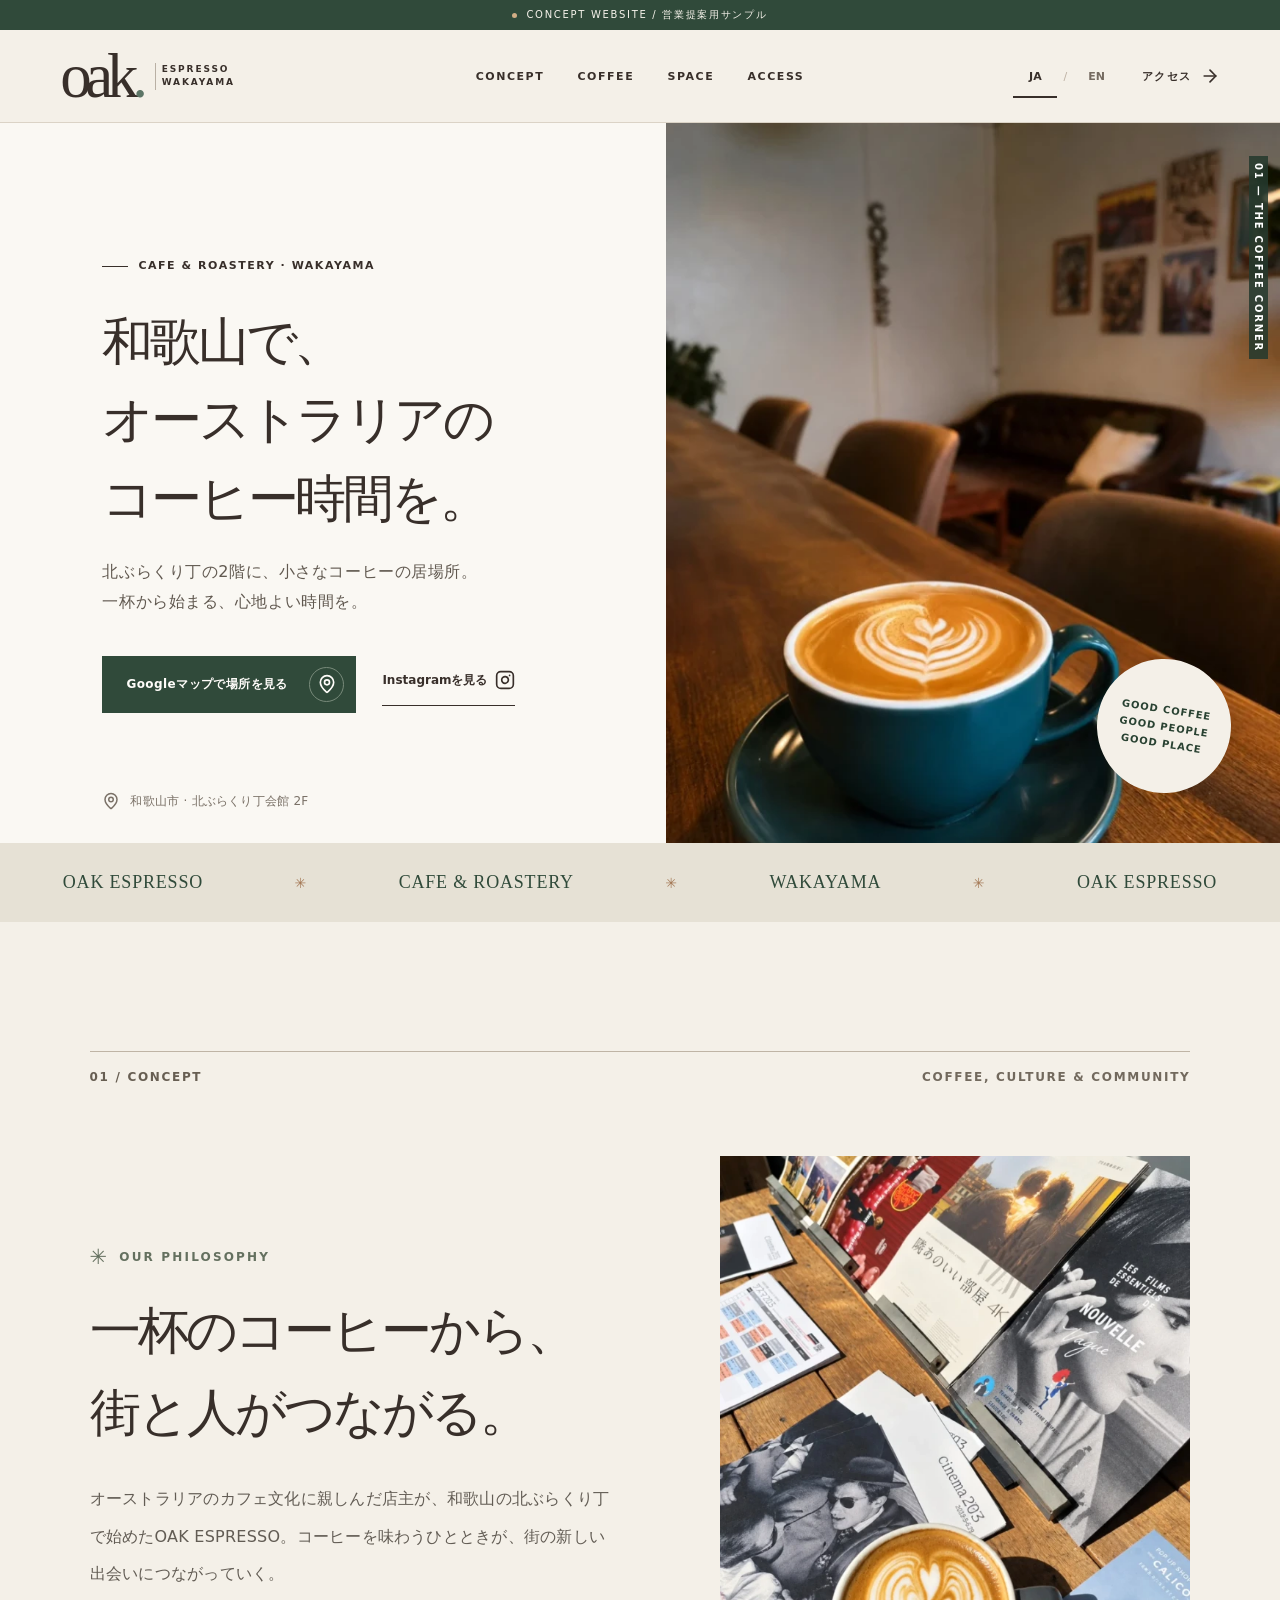
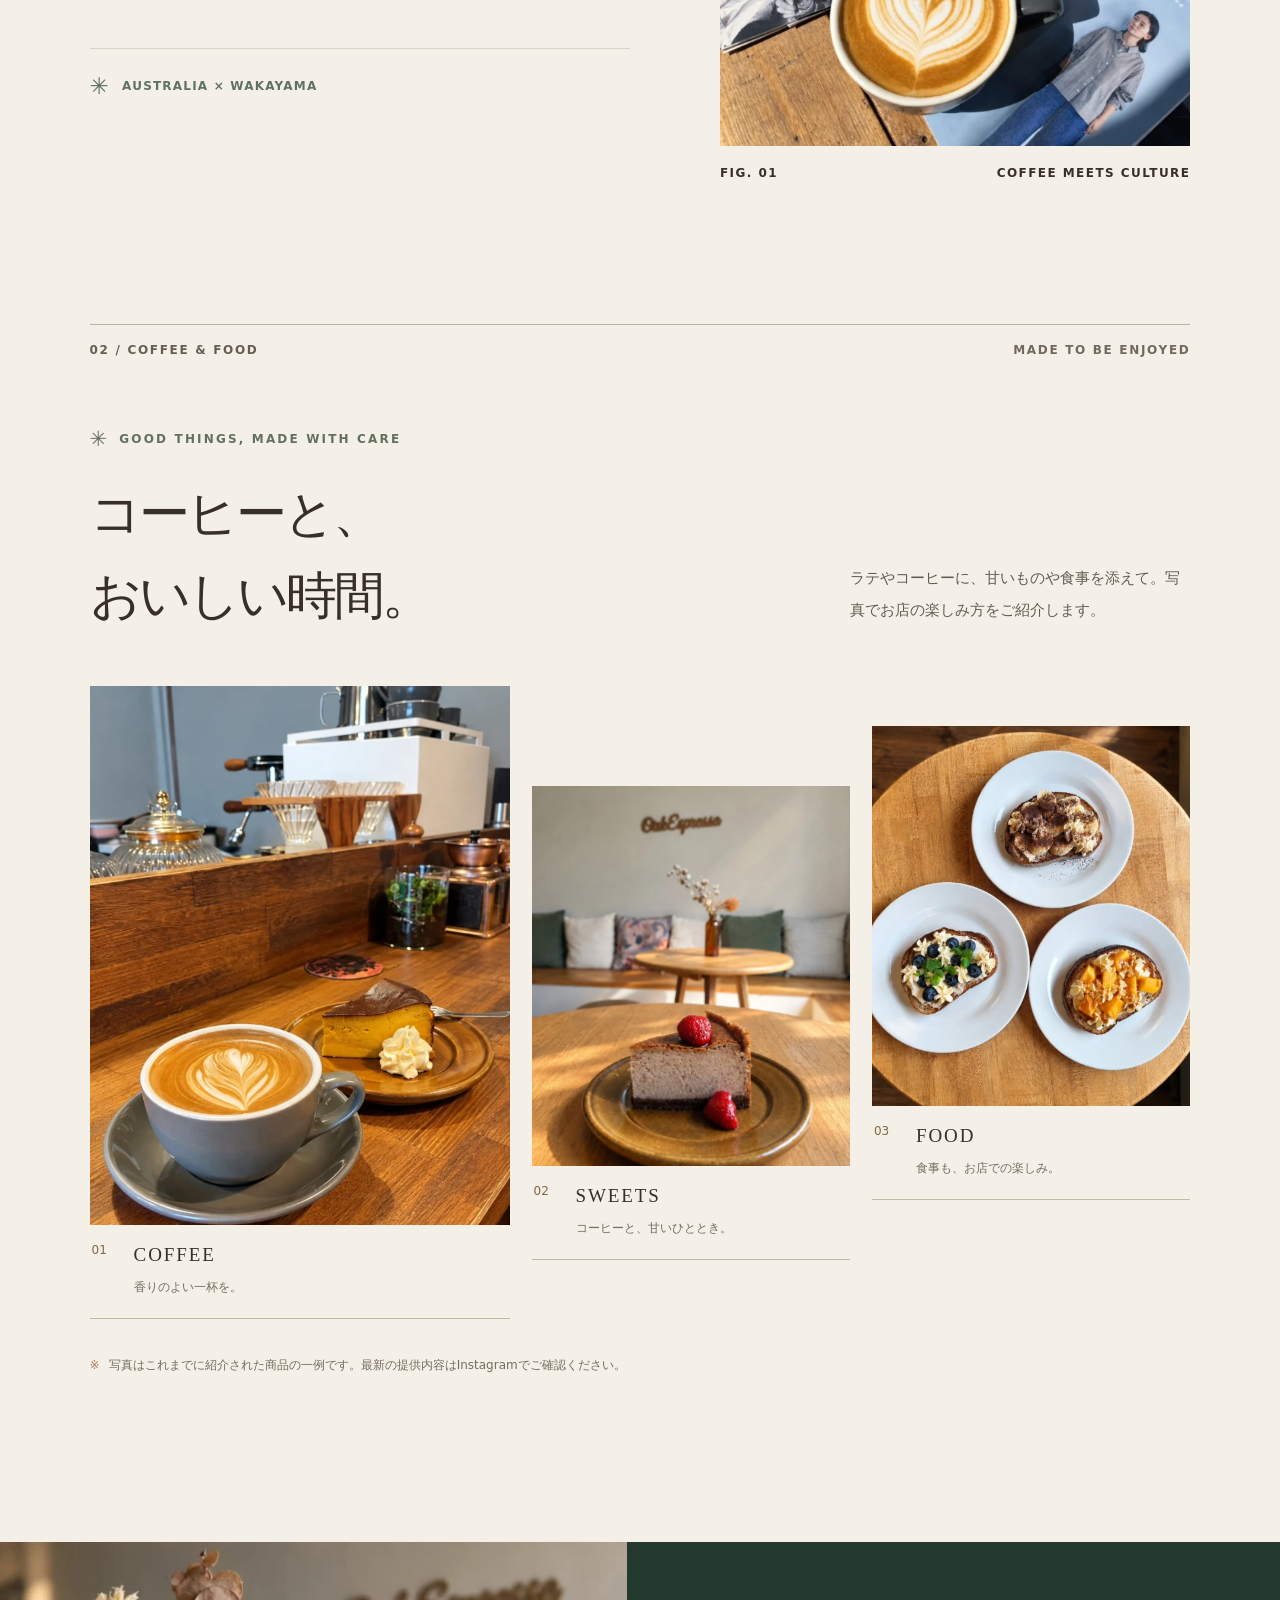
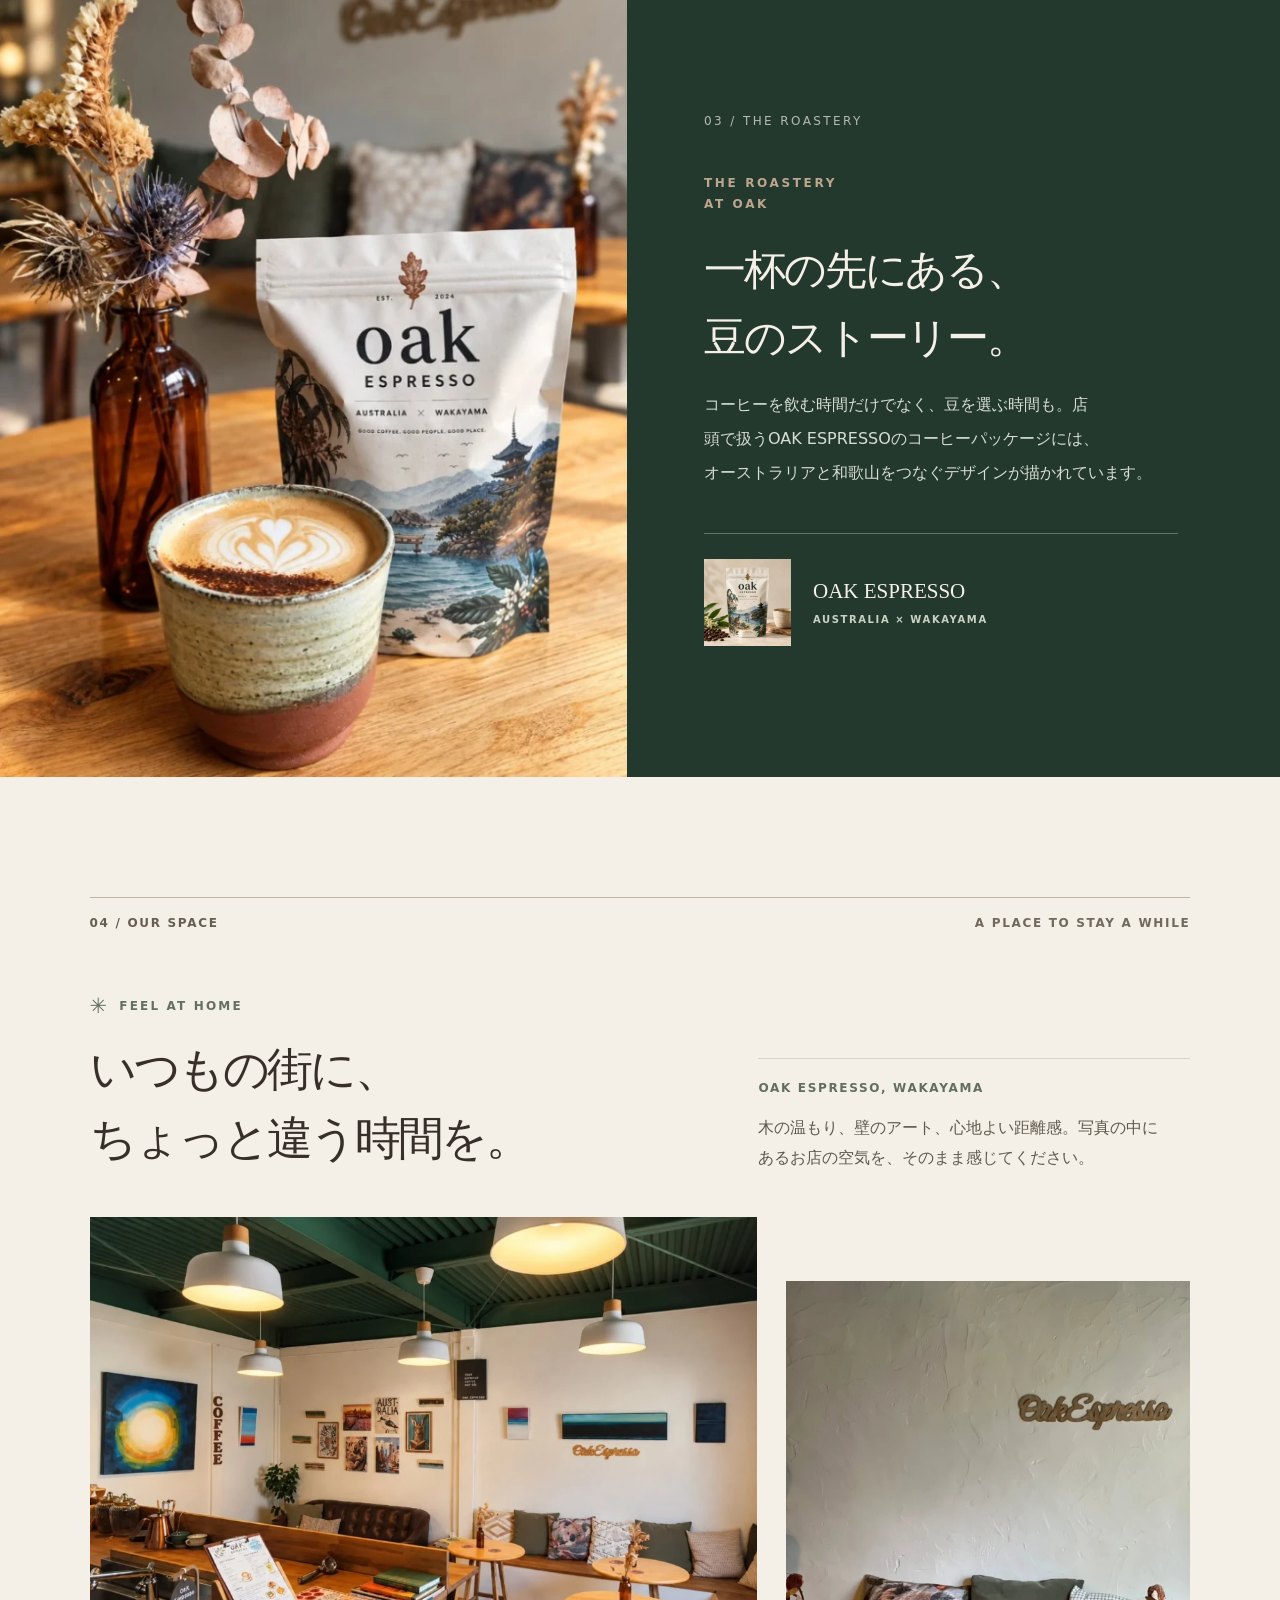
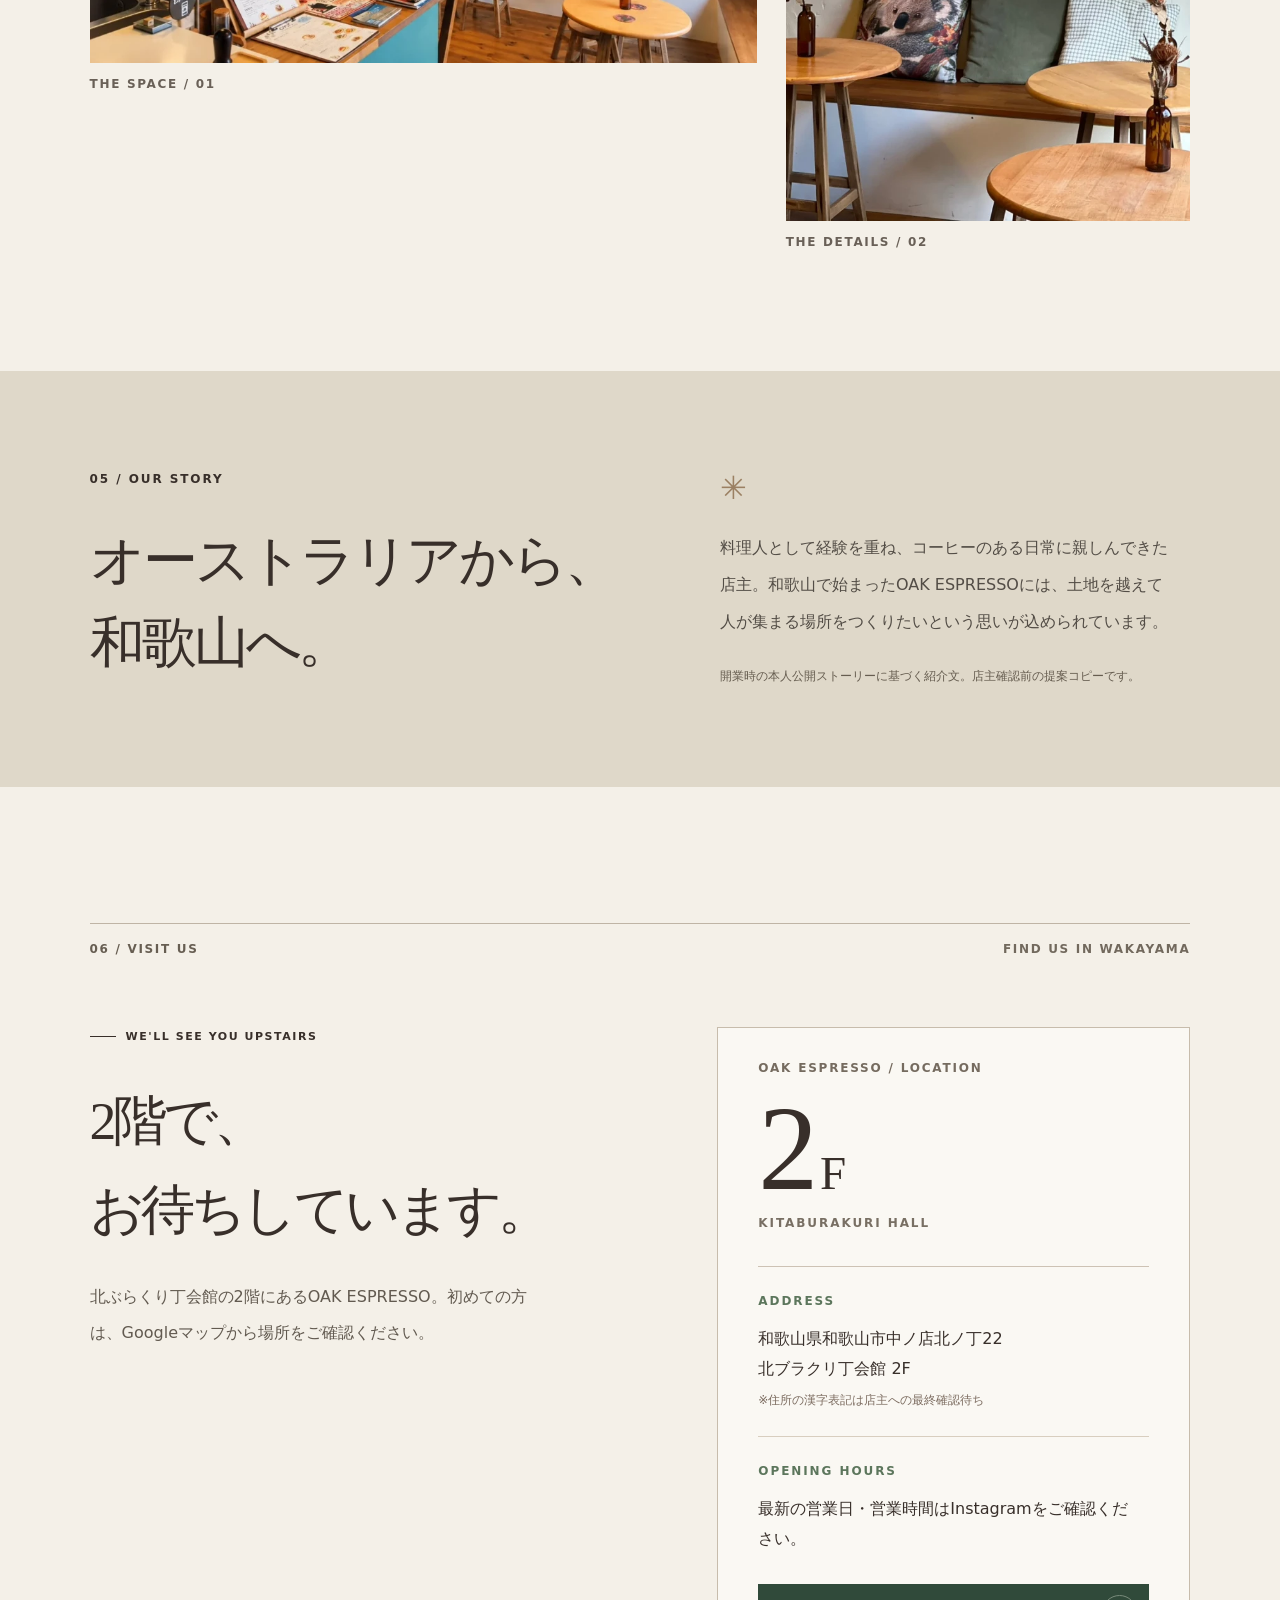
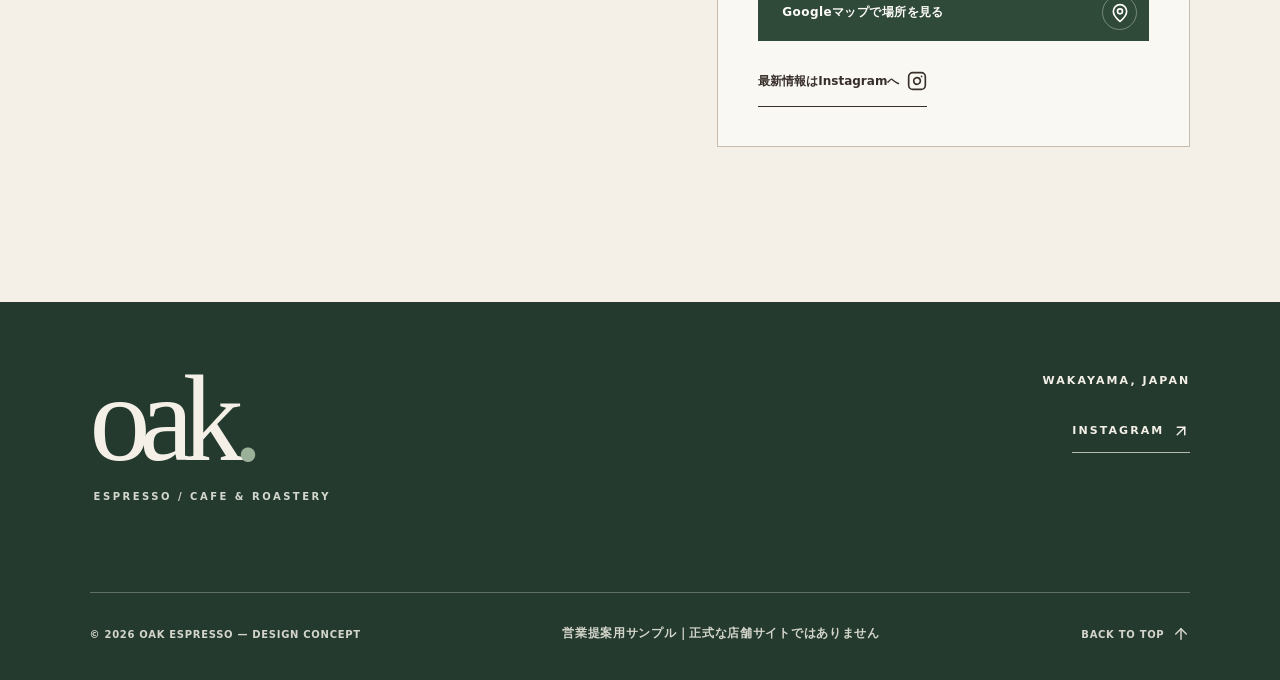
==== commit 3d558c36: "feat: finalize OAK ESPRESSO LP design and quality improvements" ====
--- a/index.html
+++ b/index.html
@@ -8,7 +8,7 @@
   <meta name="description" content="OAK ESPRESSO — 和歌山・北ぶらくり丁のカフェ＆ロースタリー。営業提案用デザインサンプルです。" />
   <title>OAK ESPRESSO｜和歌山・北ぶらくり丁</title>
   <link rel="icon" type="image/svg+xml" href="/images/favicon.svg" />
-  <link rel="preload" as="image" href="/images/hero-latte.webp" fetchpriority="high" />
+  <link rel="preload" as="image" href="/images/hero-latte.webp" imagesrcset="/images/hero-latte-320.webp 320w, /images/hero-latte-640.webp 640w, /images/hero-latte-960.webp 960w, /images/hero-latte-1200.webp 1200w, /images/hero-latte.webp 1440w" imagesizes="(max-width: 700px) 100vw, (max-width: 900px) max(48vw, 500px), 48vw" fetchpriority="high" />
   <link rel="stylesheet" href="styles.css" />
 </head>
 <body>
@@ -28,9 +28,9 @@
       </nav>
       <div class="head-actions">
         <div class="lang-toggle" role="group" aria-label="Language" data-aria-ja="表示言語" data-aria-en="Language">
-          <button class="lang-btn active" type="button" data-locale="ja" aria-pressed="true" aria-label="日本語">JA</button>
+          <button class="lang-btn active" type="button" data-locale="ja" aria-pressed="true" aria-label="日本語" data-aria-ja="日本語" data-aria-en="Japanese">JA</button>
           <span class="lang-bar" aria-hidden="true">/</span>
-          <button class="lang-btn" type="button" data-locale="en" aria-pressed="false" aria-label="English">EN</button>
+          <button class="lang-btn" type="button" data-locale="en" aria-pressed="false" aria-label="英語" data-aria-ja="英語" data-aria-en="English">EN</button>
         </div>
         <a class="head-location" href="#visit"><span data-ja="アクセス" data-en="Visit us">アクセス</span><svg aria-hidden="true" focusable="false" class="lucide lucide-arrow-right" xmlns="http://www.w3.org/2000/svg" width="20" height="20" viewBox="0 0 24 24" fill="none" stroke="currentColor" stroke-width="2" stroke-linecap="round" stroke-linejoin="round" > <path d="M5 12h14" /> <path d="m12 5 7 7-7 7" /> </svg></a>
       </div>
@@ -43,7 +43,7 @@
         <div class="hero-text-wrapper">
           <div class="eyebrow"><span class="dash"></span><span>CAFE & ROASTERY · WAKAYAMA</span></div>
           <h1 id="hero-title" class="hero-title" data-ja="和歌山で、<br>オーストラリアの<br>コーヒー時間を。" data-en="A taste of<br>Australian<br>coffee culture<br>in Wakayama.">和歌山で、<br>オーストラリアの<br>コーヒー時間を。</h1>
-          <p class="hero-description" data-ja="北ぶらくり丁の2階に、小さなコーヒーの居場所。<br>一杯から始まる、心地よい時間を。" data-en="A little coffee spot tucked away upstairs in Kitaburakuri. Good coffee, a welcoming space, and time to slow down.">北ぶらくり丁の2階に、小さなコーヒーの居場所。<br>一杯から始まる、心地よい時間を。</p>
+          <p class="hero-description" data-ja="北ぶらくり丁の2階に、小さな<span class='text-phrase'>コーヒー</span>の居場所。<br>一杯から始まる、心地よい時間を。" data-en="A little coffee spot tucked away upstairs in Kitaburakuri. Good coffee, a welcoming space, and time to slow down.">北ぶらくり丁の2階に、小さな<span class='text-phrase'>コーヒー</span>の居場所。<br>一杯から始まる、心地よい時間を。</p>
           <div class="hero-cta-line">
             <a class="btn-primary" href="https://www.google.com/maps/search/?api=1&amp;query=OAK%20ESPRESSO%20%E5%92%8C%E6%AD%8C%E5%B1%B1" target="_blank" rel="noopener noreferrer"><span data-ja="Googleマップで場所を見る" data-en="Find us on Google Maps">Googleマップで場所を見る</span><span class="btn-arrow" aria-hidden="true"><svg aria-hidden="true" focusable="false" class="lucide lucide-map-pin" xmlns="http://www.w3.org/2000/svg" width="20" height="20" viewBox="0 0 24 24" fill="none" stroke="currentColor" stroke-width="2" stroke-linecap="round" stroke-linejoin="round" > <path d="M20 10c0 4.993-5.539 10.193-7.399 11.799a1 1 0 0 1-1.202 0C9.539 20.193 4 14.993 4 10a8 8 0 0 1 16 0" /> <circle cx="12" cy="10" r="3" /> </svg></span></a>
             <a class="link-underline" href="https://www.instagram.com/oak_espresso/" target="_blank" rel="noopener noreferrer"><span data-ja="Instagramを見る" data-en="Explore Instagram">Instagramを見る</span><svg aria-hidden="true" focusable="false" class="lucide lucide-instagram" xmlns="http://www.w3.org/2000/svg" width="20" height="20" viewBox="0 0 24 24" fill="none" stroke="currentColor" stroke-width="2" stroke-linecap="round" stroke-linejoin="round" > <rect width="20" height="20" x="2" y="2" rx="5" ry="5" /> <path d="M16 11.37A4 4 0 1 1 12.63 8 4 4 0 0 1 16 11.37z" /> <line x1="17.5" x2="17.51" y1="6.5" y2="6.5" /> </svg></a>
@@ -52,9 +52,9 @@
         <div class="hero-footnote"><svg aria-hidden="true" focusable="false" class="lucide lucide-map-pin" xmlns="http://www.w3.org/2000/svg" width="18" height="18" viewBox="0 0 24 24" fill="none" stroke="currentColor" stroke-width="2" stroke-linecap="round" stroke-linejoin="round" > <path d="M20 10c0 4.993-5.539 10.193-7.399 11.799a1 1 0 0 1-1.202 0C9.539 20.193 4 14.993 4 10a8 8 0 0 1 16 0" /> <circle cx="12" cy="10" r="3" /> </svg><span data-ja="和歌山市 · 北ぶらくり丁会館 2F" data-en="Wakayama City · Kitaburakuri Hall, 2F">和歌山市 · 北ぶらくり丁会館 2F</span></div>
       </div>
       <div class="hero-right">
-        <img class="hero-image" src="/images/hero-latte.webp" width="1440" height="1920" fetchpriority="high" alt="木製カウンターに置かれた青いカップのラテと、奥に広がるOAK ESPRESSOの店内" data-alt-ja="木製カウンターに置かれた青いカップのラテと、奥に広がるOAK ESPRESSOの店内" data-alt-en="A latte in a blue cup on a wooden counter, with the cafe seating in the background" />
+        <img class="hero-image" src="/images/hero-latte.webp" srcset="/images/hero-latte-320.webp 320w, /images/hero-latte-640.webp 640w, /images/hero-latte-960.webp 960w, /images/hero-latte-1200.webp 1200w, /images/hero-latte.webp 1440w" sizes="(max-width: 700px) 100vw, (max-width: 900px) max(48vw, 500px), 48vw" width="1440" height="1920" fetchpriority="high" alt="木製カウンターに置かれた青いカップのラテと、奥に広がるOAK ESPRESSOの店内" data-alt-ja="木製カウンターに置かれた青いカップのラテと、奥に広がるOAK ESPRESSOの店内" data-alt-en="A latte in a blue cup on a wooden counter, with the cafe seating in the background" />
         <div class="hero-photo-tag">GOOD COFFEE<br />GOOD PEOPLE<br />GOOD PLACE</div>
-        <div class="vertical-caption">01 — THE COFFEE CORNER</div>
+        <div class="vertical-caption" aria-hidden="true">01 — THE COFFEE CORNER</div>
       </div>
       <a href="#concept" class="scroll-cue"><span class="scroll-line"></span><span>SCROLL TO EXPLORE</span></a>
     </section>
@@ -67,11 +67,11 @@
         <div class="concept-copy">
           <p class="mini-label"><span class="asterisk">✳</span> OUR PHILOSOPHY</p>
           <h2 class="editorial-title" data-ja="一杯のコーヒーから、<br>街と人がつながる。" data-en="More than<br>just a cup<br>of coffee.">一杯のコーヒーから、<br>街と人がつながる。</h2>
-          <p class="body-copy" data-ja="オーストラリアのカフェ文化に親しんだ店主が、和歌山の北ぶらくり丁で始めたOAK ESPRESSO。コーヒーを味わうひとときが、街の新しい出会いにつながっていく。" data-en="Rooted in the Australian café culture that shaped its founder, OAK ESPRESSO found a home in Wakayama's Kitaburakuri district — a place where a good cup of coffee can bring people together.">オーストラリアのカフェ文化に親しんだ店主が、和歌山の北ぶらくり丁で始めたOAK ESPRESSO。コーヒーを味わうひとときが、街の新しい出会いにつながっていく。</p>
+          <p class="body-copy" data-ja="<span class='text-phrase'>オーストラリア</span>のカフェ文化に親しんだ店主が、和歌山の北ぶらくり丁で始めたOAK ESPRESSO。<span class='text-phrase'>コーヒー</span>を味わうひとときが、街の新しい出会いにつながっていく。" data-en="Rooted in the Australian café culture that shaped its founder, OAK ESPRESSO found a home in Wakayama's Kitaburakuri district — a place where a good cup of coffee can bring people together."><span class='text-phrase'>オーストラリア</span>のカフェ文化に親しんだ店主が、和歌山の北ぶらくり丁で始めたOAK ESPRESSO。<span class='text-phrase'>コーヒー</span>を味わうひとときが、街の新しい出会いにつながっていく。</p>
           <div class="concept-bottom-note"><span class="line-cross">✳</span><span data-ja="AUSTRALIA × WAKAYAMA" data-en="AUSTRALIA × WAKAYAMA">AUSTRALIA × WAKAYAMA</span></div>
         </div>
         <div class="concept-media">
-          <div class="concept-photo-frame"><img src="/images/coffee-books.webp" loading="lazy" width="1440" height="1920" alt="映画やアートの雑誌とラテが並ぶ木製テーブル" data-alt-ja="映画やアートの雑誌とラテが並ぶ木製テーブル" data-alt-en="A latte surrounded by cinema and art magazines on a wooden table" /></div>
+          <div class="concept-photo-frame"><img src="/images/coffee-books.webp" srcset="/images/coffee-books-320.webp 320w, /images/coffee-books-640.webp 640w, /images/coffee-books-960.webp 960w, /images/coffee-books.webp 1440w" sizes="(max-width: 355px) calc(100vw - 34px), (max-width: 700px) calc(100vw - 44px), (max-width: 767px) calc(40vw - 12px), (max-width: 900px) calc(43vw - 20px), (max-width: 1180px) calc(40vw - 19px), min(540px, 37vw)" loading="lazy" width="1440" height="1920" alt="映画やアートの雑誌とラテが並ぶ木製テーブル" data-alt-ja="映画やアートの雑誌とラテが並ぶ木製テーブル" data-alt-en="A latte surrounded by cinema and art magazines on a wooden table" /></div>
           <div class="media-caption"><span>FIG. 01</span><span data-ja="COFFEE MEETS CULTURE" data-en="COFFEE MEETS CULTURE">COFFEE MEETS CULTURE</span></div>
         </div>
       </div>
@@ -81,19 +81,19 @@
       <div class="section-topline"><span>02 / COFFEE & FOOD</span><span>MADE TO BE ENJOYED</span></div>
       <div class="offer-intro">
         <div><p class="mini-label"><span class="asterisk">✳</span> GOOD THINGS, MADE WITH CARE</p><h2 class="editorial-title" data-ja="コーヒーと、<br>おいしい時間。" data-en="Coffee &<br>something good.">コーヒーと、<br>おいしい時間。</h2></div>
-        <p class="offer-caption" data-ja="ラテやコーヒーに、甘いものや食事を添えて。写真でお店の楽しみ方をご紹介します。" data-en="Coffee, something sweet, or a bite to eat. A glimpse of the things that make a visit worth lingering over.">ラテやコーヒーに、甘いものや食事を添えて。写真でお店の楽しみ方をご紹介します。</p>
+        <p class="offer-caption" data-ja="ラテや<span class='text-phrase'>コーヒー</span>に、甘いものや食事を添えて。写真でお店の楽しみ方をご紹介します。" data-en="Coffee, something sweet, or a bite to eat. A glimpse of the things that make a visit worth lingering over.">ラテや<span class='text-phrase'>コーヒー</span>に、甘いものや食事を添えて。写真でお店の楽しみ方をご紹介します。</p>
       </div>
       <div class="offer-photo-grid">
         <figure class="offer-card offer-card-1">
-          <div class="offer-img-wrap"><img src="/images/coffee-cake.webp" loading="lazy" width="1440" height="1920" alt="ラテとケーキを木製カウンターに並べた写真" data-alt-ja="ラテとケーキを木製カウンターに並べた写真" data-alt-en="Latte and a slice of cake on a wooden coffee counter" /></div>
+          <div class="offer-img-wrap"><img src="/images/coffee-cake.webp" srcset="/images/coffee-cake-320.webp 320w, /images/coffee-cake-640.webp 640w, /images/coffee-cake-960.webp 960w, /images/coffee-cake.webp 1440w" sizes="(max-width: 355px) calc(100vw - 34px), (max-width: 700px) calc(100vw - 44px), min(530px, 35vw)" loading="lazy" width="1440" height="1920" alt="ラテとケーキを木製カウンターに並べた写真" data-alt-ja="ラテとケーキを木製カウンターに並べた写真" data-alt-en="Latte and a slice of cake on a wooden coffee counter" /></div>
           <figcaption><span class="item-number">01</span><span><strong data-ja="COFFEE" data-en="COFFEE">COFFEE</strong><small data-ja="香りのよい一杯を。" data-en="A cup worth slowing down for.">香りのよい一杯を。</small></span></figcaption>
         </figure>
         <figure class="offer-card offer-card-2">
-          <div class="offer-img-wrap"><img src="/images/cheesecake.webp" loading="lazy" width="1440" height="1920" alt="いちごが添えられたカットケーキ" data-alt-ja="いちごが添えられたカットケーキ" data-alt-en="A slice of cake garnished with berries" /></div>
+          <div class="offer-img-wrap"><img src="/images/cheesecake.webp" srcset="/images/cheesecake-320.webp 320w, /images/cheesecake-640.webp 640w, /images/cheesecake-960.webp 960w, /images/cheesecake.webp 1440w" sizes="(max-width: 355px) calc(50vw - 23.5px), (max-width: 700px) calc(50vw - 28.5px), min(402px, 26vw)" loading="lazy" width="1440" height="1920" alt="いちごが添えられたカットケーキ" data-alt-ja="いちごが添えられたカットケーキ" data-alt-en="A slice of cake garnished with berries" /></div>
           <figcaption><span class="item-number">02</span><span><strong data-ja="SWEETS" data-en="SWEETS">SWEETS</strong><small data-ja="<span class='text-phrase'>コーヒーと、</span><span class='text-phrase'>甘いひととき。</span>" data-en="Something sweet on the side."><span class='text-phrase'>コーヒーと、</span><span class='text-phrase'>甘いひととき。</span></small></span></figcaption>
         </figure>
         <figure class="offer-card offer-card-3">
-          <div class="offer-img-wrap"><img src="/images/fruit-toasts.webp" loading="lazy" width="1440" height="1440" alt="フルーツが盛り付けられた3種類のトースト" data-alt-ja="フルーツが盛り付けられた3種類のトースト" data-alt-en="Three open-faced toasts topped with fruit" /></div>
+          <div class="offer-img-wrap"><img src="/images/fruit-toasts.webp" srcset="/images/fruit-toasts-320.webp 320w, /images/fruit-toasts-640.webp 640w, /images/fruit-toasts-960.webp 960w, /images/fruit-toasts.webp 1440w" sizes="(max-width: 355px) calc(50vw - 23.5px), (max-width: 700px) calc(50vw - 28.5px), min(402px, 26vw)" loading="lazy" width="1440" height="1440" alt="フルーツが盛り付けられた3種類のトースト" data-alt-ja="フルーツが盛り付けられた3種類のトースト" data-alt-en="Three open-faced toasts topped with fruit" /></div>
           <figcaption><span class="item-number">03</span><span><strong data-ja="FOOD" data-en="FOOD">FOOD</strong><small data-ja="<span class='text-phrase'>食事も、</span><span class='text-phrase'>お店での楽しみ。</span>" data-en="A little something to eat."><span class='text-phrase'>食事も、</span><span class='text-phrase'>お店での楽しみ。</span></small></span></figcaption>
         </figure>
       </div>
@@ -101,13 +101,13 @@
     </section>
 
     <section class="beans" id="beans">
-      <div class="beans-photo"><img src="/images/packaging-cafe.webp" loading="lazy" width="1440" height="1917" alt="実際に店舗で販売しているOAK ESPRESSOのコーヒー豆パッケージとラテ" data-alt-ja="実際に店舗で販売しているOAK ESPRESSOのコーヒー豆パッケージとラテ" data-alt-en="An OAK ESPRESSO coffee bean package sold in the cafe, beside a cup of coffee" /></div>
+      <div class="beans-photo"><img src="/images/packaging-cafe.webp" srcset="/images/packaging-cafe-320.webp 320w, /images/packaging-cafe-640.webp 640w, /images/packaging-cafe-960.webp 960w, /images/packaging-cafe.webp 1440w" sizes="(max-width: 700px) 100vw, 49vw" loading="lazy" width="1440" height="1917" alt="実際に店舗で販売しているOAK ESPRESSOのコーヒー豆パッケージとラテ" data-alt-ja="実際に店舗で販売しているOAK ESPRESSOのコーヒー豆パッケージとラテ" data-alt-en="An OAK ESPRESSO coffee bean package sold in the cafe, beside a cup of coffee" /></div>
       <div class="beans-copy">
         <div class="beans-meta">03 / THE ROASTERY</div>
         <div class="beans-small-title">THE ROASTERY<br />AT OAK</div>
         <h2 data-ja="一杯の先にある、<br>豆のストーリー。" data-en="The story<br>behind the beans.">一杯の先にある、<br>豆のストーリー。</h2>
-        <p data-ja="コーヒーを飲む時間だけでなく、豆を選ぶ時間も。店頭で扱うOAK ESPRESSOのコーヒーパッケージには、オーストラリアと和歌山をつなぐデザインが描かれています。" data-en="The OAK ESPRESSO coffee bag brings together motifs of Australia and Wakayama — a small reminder that a cup of coffee can carry a bigger story.">コーヒーを飲む時間だけでなく、豆を選ぶ時間も。店頭で扱うOAK ESPRESSOのコーヒーパッケージには、オーストラリアと和歌山をつなぐデザインが描かれています。</p>
-        <div class="beans-pack-inline"><img src="/images/packaging-studio.webp" loading="lazy" width="1440" height="1440" alt="OAK ESPRESSOの販売用コーヒー豆パッケージ" data-alt-ja="OAK ESPRESSOの販売用コーヒー豆パッケージ" data-alt-en="OAK ESPRESSO retail coffee packaging"/><div><span>OAK ESPRESSO</span><small>AUSTRALIA × WAKAYAMA</small></div></div>
+        <p data-ja="<span class='text-phrase'>コーヒー</span>を飲む時間だけでなく、豆を選ぶ時間も。店頭で扱うOAK ESPRESSOの<span class='text-phrase'>コーヒー</span>パッケージには、<span class='text-phrase'>オーストラリア</span>と和歌山をつなぐデザインが描かれています。" data-en="The OAK ESPRESSO coffee bag brings together motifs of Australia and Wakayama — a small reminder that a cup of coffee can carry a bigger story."><span class='text-phrase'>コーヒー</span>を飲む時間だけでなく、豆を選ぶ時間も。店頭で扱うOAK ESPRESSOの<span class='text-phrase'>コーヒー</span>パッケージには、<span class='text-phrase'>オーストラリア</span>と和歌山をつなぐデザインが描かれています。</p>
+        <div class="beans-pack-inline"><img src="/images/packaging-studio.webp" srcset="/images/packaging-studio-160.webp 160w, /images/packaging-studio-320.webp 320w, /images/packaging-studio.webp 1440w" sizes="(max-width: 700px) 76px, 87px" loading="lazy" width="1440" height="1440" alt="OAK ESPRESSOの販売用コーヒー豆パッケージ" data-alt-ja="OAK ESPRESSOの販売用コーヒー豆パッケージ" data-alt-en="OAK ESPRESSO retail coffee packaging"/><div><span>OAK ESPRESSO</span><small>AUSTRALIA × WAKAYAMA</small></div></div>
       </div>
     </section>
 
@@ -118,15 +118,15 @@
         <div class="space-after"><span>OAK ESPRESSO, WAKAYAMA</span><p data-ja="木の温もり、壁のアート、心地よい距離感。写真の中にあるお店の空気を、そのまま感じてください。" data-en="Warm wood, art on the walls and an easy-going atmosphere. A small look inside, before you visit.">木の温もり、壁のアート、心地よい距離感。写真の中にあるお店の空気を、そのまま感じてください。</p></div>
       </div>
       <div class="space-photos">
-        <figure class="space-wide"><img src="/images/interior-wide.webp" loading="lazy" width="1440" height="1080" alt="木の家具とグリーンの天井、アートが飾られたOAK ESPRESSOの店内全景" data-alt-ja="木の家具とグリーンの天井、アートが飾られたOAK ESPRESSOの店内全景" data-alt-en="A wide view of the OAK ESPRESSO cafe with wooden furnishings, green ceiling and artwork" /><figcaption>THE SPACE / 01</figcaption></figure>
-        <figure class="space-detail"><img src="/images/interior-details.webp" loading="lazy" width="1440" height="1920" alt="木製の丸テーブルと花瓶、クッションが並ぶOAK ESPRESSOの座席" data-alt-ja="木製の丸テーブルと花瓶、クッションが並ぶOAK ESPRESSOの座席" data-alt-en="Wooden tables, a flower vase and cosy bench seating at OAK ESPRESSO" /><figcaption>THE DETAILS / 02</figcaption></figure>
+        <figure class="space-wide"><img src="/images/interior-wide.webp" srcset="/images/interior-wide-320.webp 320w, /images/interior-wide-640.webp 640w, /images/interior-wide-960.webp 960w, /images/interior-wide.webp 1440w" sizes="(max-width: 355px) calc(100vw - 34px), (max-width: 700px) calc(100vw - 44px), min(837px, 53vw)" loading="lazy" width="1440" height="1080" alt="木の家具とグリーンの天井、アートが飾られたOAK ESPRESSOの店内全景" data-alt-ja="木の家具とグリーンの天井、アートが飾られたOAK ESPRESSOの店内全景" data-alt-en="A wide view of the OAK ESPRESSO cafe with wooden furnishings, green ceiling and artwork" /><figcaption>THE SPACE / 01</figcaption></figure>
+        <figure class="space-detail"><img src="/images/interior-details.webp" srcset="/images/interior-details-320.webp 320w, /images/interior-details-640.webp 640w, /images/interior-details-960.webp 960w, /images/interior-details.webp 1440w" sizes="(max-width: 355px) calc(80vw - 27.2px), (max-width: 700px) calc(80vw - 35.2px), min(508px, 32vw)" loading="lazy" width="1440" height="1920" alt="木製の丸テーブルと花瓶、クッションが並ぶOAK ESPRESSOの座席" data-alt-ja="木製の丸テーブルと花瓶、クッションが並ぶOAK ESPRESSOの座席" data-alt-en="Wooden tables, a flower vase and cosy bench seating at OAK ESPRESSO" /><figcaption>THE DETAILS / 02</figcaption></figure>
       </div>
     </section>
 
     <section class="story-section" id="story">
       <div class="story-inner">
         <div class="story-title"><span class="story-index">05 / OUR STORY</span><h2 data-ja="オーストラリアから、<br>和歌山へ。" data-en="From Australia<br>to Wakayama.">オーストラリアから、<br>和歌山へ。</h2></div>
-        <div class="story-details"><span class="star-large">✳</span><p data-ja="料理人として経験を重ね、コーヒーのある日常に親しんできた店主。和歌山で始まったOAK ESPRESSOには、土地を越えて人が集まる場所をつくりたいという思いが込められています。" data-en="After years working in kitchens and experiencing Australia's café culture, the founder brought a love of coffee to Wakayama. OAK ESPRESSO began with a wish to make space for people to connect.">料理人として経験を重ね、コーヒーのある日常に親しんできた店主。和歌山で始まったOAK ESPRESSOには、土地を越えて人が集まる場所をつくりたいという思いが込められています。</p><small data-ja="開業時の本人公開ストーリーに基づく紹介文。店主確認前の提案コピーです。" data-en="Draft copy based on the founder's public opening story; subject to approval.">開業時の本人公開ストーリーに基づく紹介文。店主確認前の提案コピーです。</small></div>
+        <div class="story-details"><span class="star-large">✳</span><p data-ja="料理人として経験を重ね、<span class='text-phrase'>コーヒー</span>のある日常に親しんできた店主。和歌山で始まったOAK ESPRESSOには、土地を越えて人が集まる場所をつくりたいという思いが込められています。" data-en="After years working in kitchens and experiencing Australia's café culture, the founder brought a love of coffee to Wakayama. OAK ESPRESSO began with a wish to make space for people to connect.">料理人として経験を重ね、<span class='text-phrase'>コーヒー</span>のある日常に親しんできた店主。和歌山で始まったOAK ESPRESSOには、土地を越えて人が集まる場所をつくりたいという思いが込められています。</p><small data-ja="開業時の本人公開ストーリーに基づく紹介文。店主確認前の提案コピーです。" data-en="Draft copy based on the founder's public opening story; subject to approval.">開業時の本人公開ストーリーに基づく紹介文。店主確認前の提案コピーです。</small></div>
       </div>
     </section>
 
--- a/styles.css
+++ b/styles.css
@@ -11,7 +11,10 @@
   --sans: 'Noto Sans CJK JP', 'Hiragino Kaku Gothic ProN', system-ui, sans-serif;
 }
 *,*::before,*::after {box-sizing:border-box}
-html {scroll-behavior:smooth;scroll-padding-top:105px}
+html {--header-clearance:105px;scroll-behavior:smooth}
+/* Keep anchor/body focus targets below the sticky header without scrolling
+   already-visible header controls into a root scroll-padding exclusion zone. */
+main[id],section[id],main a,footer a {scroll-margin-top:var(--header-clearance)}
 body {margin:0;color:var(--ink);background:var(--cream);font-family:var(--sans);font-size:16px;-webkit-font-smoothing:antialiased}
 body,button,a { -webkit-tap-highlight-color:transparent; }
 img {display:block;max-width:100%}
@@ -41,7 +44,7 @@
 .desktop-nav a {transition:color .2s}
 .head-actions {display:flex;align-items:center;justify-content:flex-end;gap:23px}
 .lang-toggle {display:flex;align-items:center;gap:6px;white-space:nowrap}
-.lang-btn {border:0;background:none;color:#82786e;cursor:pointer;font-size:11px;font-weight:700;padding:11px 5px;line-height:1;border-radius:0;min-width:44px;min-height:44px}
+.lang-btn {border:0;background:none;color:#756b61;cursor:pointer;font-size:11px;font-weight:700;padding:11px 5px;line-height:1;border-radius:0;min-width:44px;min-height:44px}
 .lang-btn.active {color:var(--ink);box-shadow:inset 0 -2px var(--ink)}
 .lang-bar {font-weight:300;color:#bdb1a3}
 .head-location {white-space:nowrap;display:flex;gap:8px;align-items:center;min-height:44px}
@@ -66,14 +69,14 @@
 .repeater .repeater-divider {font-family:var(--sans);font-size:14px;color:#a47855}
 .section-wrap {max-width:1600px;margin:0 auto;padding-left:clamp(30px,7vw,112px);padding-right:clamp(30px,7vw,112px)}
 .section-topline {display:flex;justify-content:space-between;align-items:center;border-top:1px solid #bfb4a5;padding-top:16px;font:700 11px/1.2 var(--sans);letter-spacing:.14em;color:#675e52}
-.section-topline span:last-child {font-size:10px;opacity:.7}
+.section-topline span:last-child {font-size:10px;opacity:.92}
 .concept {padding-top:129px;padding-bottom:142px}
 .concept-grid {display:grid;grid-template-columns:1fr .87fr;align-items:center;gap:clamp(45px,7vw,110px);padding-top:70px}
-.mini-label {color:#6b7766;letter-spacing:.18em}
+.mini-label {color:#64705f;letter-spacing:.18em}
 .asterisk {font-size:21px;line-height:1}
 .editorial-title {font-family:'Noto Serif CJK JP',serif;font-weight:400;font-size:clamp(37px,4vw,62px);line-height:1.6;letter-spacing:-.058em;margin:22px 0 26px}
 .body-copy {max-width:525px;font-size:16px;line-height:2.35;letter-spacing:.015em;color:#625c54}
-.concept-bottom-note {border-top:1px solid var(--line);margin-top:55px;padding-top:20px;display:flex;align-items:center;gap:12px;color:#6d806f;font:700 12px/1.5 var(--sans);letter-spacing:.1em}
+.concept-bottom-note {border-top:1px solid var(--line);margin-top:55px;padding-top:20px;display:flex;align-items:center;gap:12px;color:#607162;font:700 12px/1.5 var(--sans);letter-spacing:.1em}
 .line-cross {font-size:23px}
 .concept-media {max-width:540px;width:100%}
 .concept-photo-frame {height:590px;overflow:hidden;background:#c7bba9;}
@@ -94,10 +97,10 @@
 .offer-card-2 img {object-position:center 57%}
 .offer-card-3 img {object-position:center center}
 .offer-card figcaption {border-bottom:1px solid #c4b8a6;display:grid;grid-template-columns:35px 1fr 16px;gap:7px;align-items:start;padding:18px 2px 19px}
-.item-number {font:11px var(--sans);color:#a28360}
+.item-number {font:11px var(--sans);color:#836745}
 .offer-card figcaption strong {font:500 19px/1.3 Georgia,serif;letter-spacing:.1em;display:block}
 .offer-card figcaption small {display:block;color:#766c61;font-size:12px;margin-top:10px;text-wrap:balance}
-.availability-note {display:flex;gap:9px;font-size:12px;color:#786f63;line-height:1.8;margin-top:36px}
+.availability-note {display:flex;gap:9px;font-size:12px;color:#756c60;line-height:1.8;margin-top:36px}
 .note-star {color:#b17f5a}
 .beans {display:grid;grid-template-columns:49% 51%;background:var(--forest);color:#f4f0e8;min-height:730px}
 .beans-photo {min-height:730px;overflow:hidden}
@@ -123,7 +126,7 @@
 .space-detail img {aspect-ratio:3/4;object-position:center center}
 .space-photos figcaption {font:600 12px/1.5 var(--sans);letter-spacing:.14em;padding-top:12px;color:#696057}
 .space-after {border-top:1px solid var(--line);padding-top:20px;min-width:0}
-.space-after span {display:block;font:700 10px/1.6 var(--sans);letter-spacing:.14em;color:#687566}
+.space-after span {display:block;font:700 10px/1.6 var(--sans);letter-spacing:.14em;color:#626e60}
 .space-after p {font-size:16px;line-height:1.9;max-width:40ch;margin:14px 0 0;color:#61594f}
 html[data-locale="en"] .space-title-area .editorial-title {font-size:clamp(46px,4.5vw,64px);line-height:1.12}
 html[data-locale="en"] .space-after p {line-height:1.7}
@@ -133,7 +136,7 @@
 .story-title h2 {font-family:'Noto Serif CJK JP',serif;font-size:clamp(38px,4.3vw,69px);font-weight:400;line-height:1.48;letter-spacing:-.055em;margin:35px 0 0}
 .star-large {font-size:32px;color:#9b8063}
 .story-details p {font-size:16px;color:#534d46;line-height:2.3;margin:23px 0 25px}
-.story-details small {display:block;font-size:12px;color:#746a5c;line-height:1.8}
+.story-details small {display:block;font-size:12px;color:#665d50;line-height:1.8}
 html[data-locale="ja"] .beans-copy > p,html[data-locale="ja"] .story-details > p {text-wrap:balance}
 .visit-section {padding-top:136px;padding-bottom:155px}
 .visit-grid {display:grid;grid-template-columns:1.04fr .96fr;gap:clamp(60px,9vw,135px);padding-top:69px}
@@ -144,11 +147,11 @@
 .floor-label {font:700 11px/1.2 var(--sans);letter-spacing:.15em;color:#756b5f}
 .visit-floor > div:nth-child(2) {font:200 120px/.99 Georgia,serif;letter-spacing:-.07em;margin:10px 0 4px}
 .visit-floor > div:nth-child(2) span {font-size:47px;letter-spacing:-.04em;margin-left:10px}
-.floor-caption {font:700 11px/1.2 var(--sans);letter-spacing:.16em;color:#7d7468}
+.floor-caption {font:700 11px/1.2 var(--sans);letter-spacing:.16em;color:#786f63}
 .visit-detail {padding:24px 0;border-bottom:1px solid #d8cebf}
-.data-label {display:block;font:700 10px var(--sans);letter-spacing:.16em;color:#648064}
+.data-label {display:block;font:700 10px var(--sans);letter-spacing:.16em;color:#5c765c}
 .visit-detail p {font-size:15px;line-height:1.9;margin:11px 0 0}
-.visit-detail small {display:block;margin-top:6px;font-size:11px;color:#8c7c6f}
+.visit-detail small {display:block;margin-top:6px;font-size:11px;color:#7c6c60}
 .visits-last {border:0;padding-bottom:10px}
 .visit-links {padding-top:20px;display:flex;gap:22px;align-items:center;flex-wrap:wrap}
 .visit-links .btn-primary {flex:1;min-width:240px}
@@ -221,8 +224,15 @@
   .visit-card {padding:23px}
   .footer-upper {padding-bottom:60px}
 }
+/* Keep complete Japanese phrases in the narrow two-column layout. */
+@media(min-width:701px) and (max-width:767px){
+  .concept-grid {grid-template-columns:1.15fr 1fr;gap:24px}
+  .story-inner {gap:24px}
+  html[data-locale="en"] .offer-intro > div {flex:1.2}
+}
 @media(max-width:700px){
-  html {scroll-padding-top:77px}
+  /* Reserve the fixed CTA (53px), bottom offset (11px) and focus clearance. */
+  html {--header-clearance:77px;scroll-padding-bottom:80px}
   .sample-label {height:26px;letter-spacing:.1em;font-size:9px}
   .site-header {top:0}
   .head-inner {height:67px;padding:0 20px}
@@ -335,11 +345,49 @@
   html[data-locale="en"] .hero-title {font-size:38px}
   .visit-card {padding:20px}
 }
+/* Readable information text; brand lockups and the repeater keep their scale. */
+.hero-description {font-size:16px;line-height:1.9}
+.hero-footnote {font-size:12px;letter-spacing:.02em;line-height:1.6}
+.section-topline {font-size:12px;line-height:1.5;gap:16px}
+.section-topline > span:first-child {flex-shrink:0}
+.section-topline span:last-child {font-size:12px;max-width:55%;min-width:0;text-align:right}
+.mini-label,.concept-bottom-note,.item-number {font-size:12px}
+.media-caption {font-size:12px;line-height:1.5;letter-spacing:.12em}
+.offer-card figcaption small,.availability-note {font-size:12px;line-height:1.8}
+.beans-meta,.beans-small-title,.story-index {font-size:12px}
+.beans-copy > p {font-size:16px;line-height:2.1}
+.space-after > span,.space-photos figcaption {font-size:12px}
+.floor-label,.floor-caption,.data-label,.visit-detail small {font-size:12px;line-height:1.8}
+.visit-detail p {font-size:16px}
+.footer-lower > [data-ja] {font-size:12px;line-height:1.8}
+
+/* Expand hit areas without moving or enlarging the visible wordmarks. */
+.desktop-nav a {display:inline-flex;align-items:center;min-height:44px;min-width:44px}
+.brand,.skip-link {min-height:44px}
+.skip-link {display:inline-flex;align-items:center}
+
+/* This redundant photo caption is decorative, with a small stable contrast backing. */
+.vertical-caption {mix-blend-mode:normal;background:rgb(36 57 45 / 85%);padding:7px 4px}
+@media(min-width:1600px){
+  .hero-image {object-position:center bottom}
+}
+@media(max-width:900px){
+  .body-copy {font-size:16px}
+  .space-after p {font-size:16px}
+}
+@media(max-width:700px){
+  .hero-description,.body-copy,.offer-caption,.beans-copy > p,
+  .space-after p,.story-details p,.visit-intro > p,.visit-detail p {font-size:16px;line-height:1.85}
+  html[data-locale="en"] .hero-description,html[data-locale="en"] .body-copy {line-height:1.75}
+  .hero-footnote {right:22px}
+  .story-details small {font-size:12px}
+}
+
 /* Pointer feedback is limited to devices that actually support hover. */
 .link-underline,.head-location,.footer-meta a,.footer-lower a,.lang-btn {transition:color .24s,border-color .24s}
 a .lucide {transition:transform .24s}
 @media(hover:hover) and (pointer:fine){
-  .desktop-nav a:hover {color:#6b8773}
+  .desktop-nav a:hover {color:#58705e}
   .btn-primary:hover {background:var(--forest)}
   .link-underline:hover,.head-location:hover,.lang-btn:hover {color:var(--green);border-color:var(--copper)}
   .site-footer a:hover {color:#fffdfa;border-color:#fffdfa}
